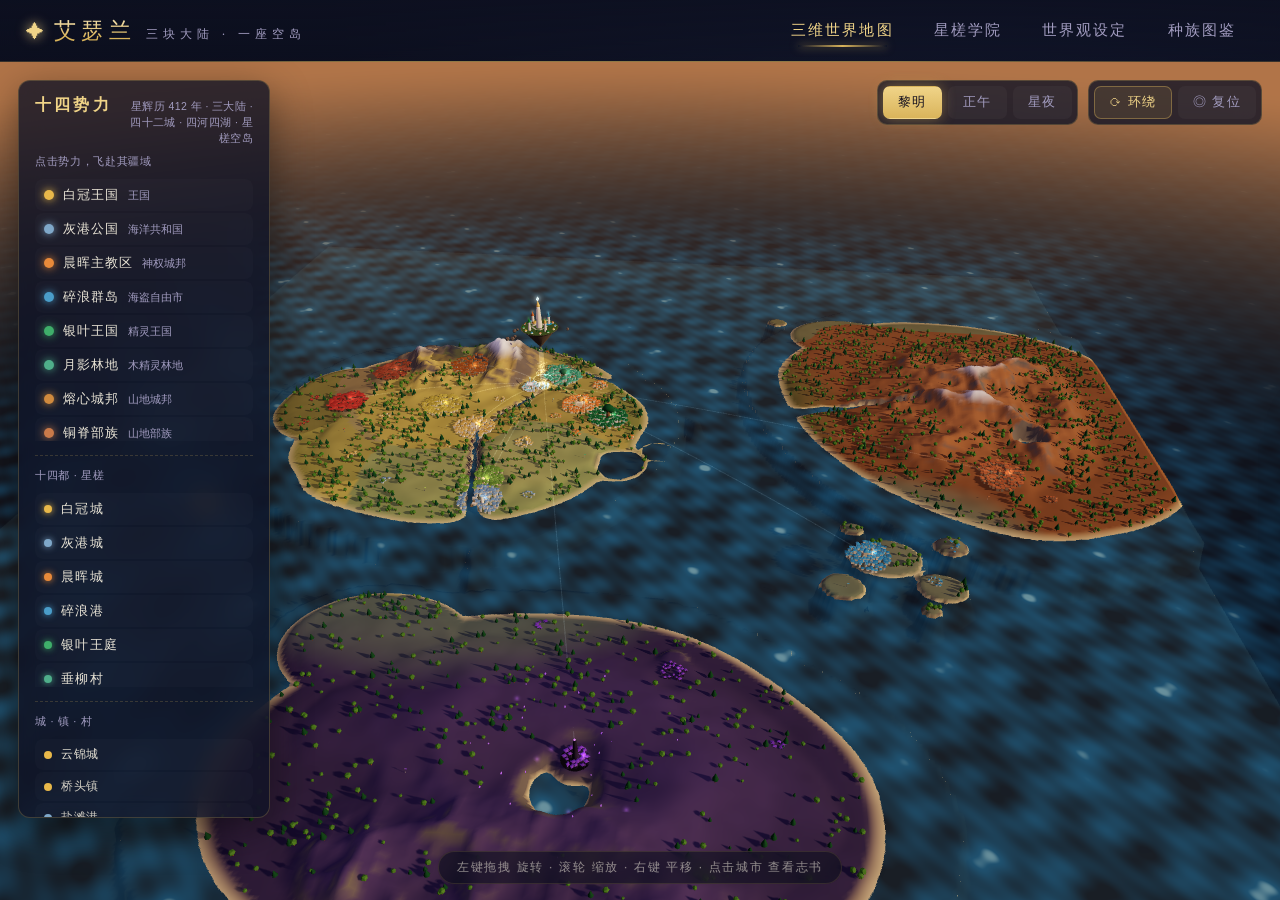
==== index.html @ 1e34911e "v3：三块大陆 · 四十二城 · 星槎学院 - 世界从单大陆扩展为三块不规则大陆（主大陆/暮影大陆/铜脊大陆）+ 碎浪群岛六岛 - 每国改为多城邦区域：14 首都（突出地标）+ 4 大城 + 13 镇" ====
<!DOCTYPE html>
<html lang="zh-CN">
<head>
<meta charset="UTF-8">
<meta name="viewport" content="width=device-width, initial-scale=1.0">
<title>艾瑟兰 · 三块大陆 — 3D 剑与魔法世界</title>
<meta name="description" content="艾瑟兰（Aetheria）——一个剑与魔法的三维奇幻世界：三块大陆、碎浪群岛、四河四湖、十四势力四十二城，以及悬在星辉裂隙上的空岛学府星槎学院。">
<link rel="icon" href="data:image/svg+xml,%3Csvg xmlns='http://www.w3.org/2000/svg' viewBox='0 0 24 24'%3E%3Cpath fill='%23e8b84a' d='M12 2l2.4 7.2H22l-6 4.6 2.3 7.2-6.3-4.4-6.3 4.4L8 13.8 2 9.2h7.6z'/%3E%3C/svg%3E">
<link rel="stylesheet" href="css/style.css">
</head>
<body>

<div id="app">
  <!-- ===================== 顶栏 ===================== -->
  <header id="topbar">
    <div class="brand">
      <span class="brand-star">✦</span>
      <span class="brand-name">艾瑟兰</span>
      <span class="brand-sub">三块大陆 · 一座空岛</span>
    </div>
    <nav class="tabs">
      <button class="tab active" data-tab="map">三维世界地图</button>
      <button class="tab" data-tab="academy">星槎学院</button>
      <button class="tab" data-tab="lore">世界观设定</button>
      <button class="tab" data-tab="races">种族图鉴</button>
    </nav>
  </header>

  <main id="main">
    <!-- ===================== 3D 世界地图 ===================== -->
    <section id="tab-map" class="tabpane active">
      <canvas id="world-canvas"></canvas>

      <div id="map-hud">
        <div class="hud-panel" id="side-panel">
          <div class="hud-head">
            <h3>十四势力</h3>
            <span class="hud-year" id="map-year"></span>
          </div>
          <div class="hud-sub">点击势力，飞赴其疆域</div>
          <div id="legend-list"></div>

          <div class="hud-sub hud-sub2">十四都 · 星槎</div>
          <div id="place-caps"></div>
          <div class="hud-sub hud-sub2">城 · 镇 · 村</div>
          <div id="place-list"></div>
        </div>

        <div class="hud-controls">
          <div class="ctl-group" id="preset-group">
            <button class="preset-btn active" data-preset="dawn">黎明</button>
            <button class="preset-btn" data-preset="noon">正午</button>
            <button class="preset-btn" data-preset="night">星夜</button>
          </div>
          <div class="ctl-group">
            <button class="ctl-btn" id="btn-auto" title="自动环绕世界">⟳ 环绕</button>
            <button class="ctl-btn" id="btn-reset" title="回到初始视角">◎ 复位</button>
          </div>
        </div>

        <div class="hud-hint">左键拖拽 旋转 · 滚轮 缩放 · 右键 平移 · 点击城市 查看志书</div>
      </div>

      <div id="city-tooltip">
        <div id="tip-name"></div>
        <div id="tip-sub"></div>
      </div>

      <aside id="city-card">
        <button id="cc-close" title="关闭">✕</button>
        <span id="cc-race-chip"></span>
        <h2 id="cc-name"></h2>
        <div class="cc-title" id="cc-title"></div>
        <div class="cc-meta">
          <div><span>人口</span><b id="cc-pop"></b></div>
          <div><span>统治者</span><b id="cc-ruler"></b></div>
        </div>
        <p class="cc-lore" id="cc-lore"></p>
      </aside>

      <div id="loading">
        <div class="loading-inner">
          <div class="loading-star">✦</div>
          <h1>艾瑟兰</h1>
          <div class="loading-en">AETHERIA · THREE CONTINENTS, ONE FLOATING ISLE</div>
          <div class="loading-bar"><span></span></div>
          <p class="loading-tip">星陨之下，三块大陆正在苏醒……</p>
        </div>
      </div>
    </section>

    <!-- ===================== 星槎学院 ===================== -->
    <section id="tab-academy" class="tabpane lore-scroll">
      <div class="academy-wrap">
        <div class="academy-hero frame">
          <img class="academy-hero-img" src="img/academy-hero.jpg" alt="星槎空岛全景">
          <div class="academy-hero-veil"></div>
          <div class="academy-hero-body">
            <div class="lore-orn">────── ✦ ──────</div>
            <h1>星槎学院</h1>
            <div class="academy-en">XINGCHA ACADEMY · 悬于星辉裂隙之上</div>
            <blockquote class="academy-motto" id="academy-motto"></blockquote>
            <div class="academy-stats">
              <div><span>创立</span><b id="academy-founded"></b></div>
              <div><span>升空</span><b id="academy-lifted"></b></div>
              <div><span>校长</span><b id="academy-head"></b></div>
              <div><span>入学</span><b id="academy-admit"></b></div>
            </div>
          </div>
        </div>

        <section class="academy-section frame">
          <div class="sec-head">
            <span class="sec-no"><i>壹</i></span>
            <h2>八百年的来历</h2>
          </div>
          <div id="academy-history" class="academy-history"></div>
        </section>

        <section class="academy-section frame">
          <div class="sec-head">
            <span class="sec-no"><i>贰</i></span>
            <h2>四院</h2>
          </div>
          <p class="academy-note">台地升空那夜，四个学徒各抱着一根柱子没松手。那四根柱子，后来成了四院的院徽。分选的光落在哪一色上，学生就住在哪一色回廊的尽头。</p>
          <div id="house-grid" class="house-grid"></div>
        </section>

        <section class="academy-section frame">
          <div class="sec-head">
            <span class="sec-no"><i>叁</i></span>
            <h2>分选礼</h2>
          </div>
          <div class="sorting-row">
            <img class="sorting-img" src="img/sorting-scene.jpg" alt="分选礼：星陨塔顶的裂隙晶">
            <div class="sorting-body">
              <h4>裂隙晶会问一个问题</h4>
              <p id="academy-sorting"></p>
            </div>
          </div>
        </section>

        <section class="academy-section frame">
          <div class="sec-head">
            <span class="sec-no"><i>肆</i></span>
            <h2>岛上的日子</h2>
          </div>
          <div class="academy-grid">
            <div class="academy-col">
              <h4 class="academy-col-h">仪典</h4>
              <div id="academy-rituals"></div>
            </div>
            <div class="academy-col">
              <h4 class="academy-col-h">建筑</h4>
              <div id="academy-buildings"></div>
            </div>
          </div>
        </section>

        <footer class="lore-foot">
          <div class="lore-orn">────── ✦ ──────</div>
          <p>在三维地图里点击裂隙上方的空岛，可以飞赴星槎。潮汐之夜，整座岛会随光微微起伏。</p>
        </footer>
      </div>
    </section>

    <!-- ===================== 世界观设定 ===================== -->
    <section id="tab-lore" class="tabpane lore-scroll">
      <div class="lore-wrap">

        <div class="lore-hero frame">
          <div class="lore-orn">────── ✦ ──────</div>
          <h1 id="lore-name">艾瑟兰</h1>
          <div class="lore-en" id="lore-en">AETHERIA · THREE CONTINENTS, ONE FLOATING ISLE</div>
          <blockquote>
            <p id="lore-epigraph"></p>
            <cite id="lore-epigraph-source"></cite>
          </blockquote>
          <div class="lore-chips">
            <span>高奇幻 · 剑与魔法</span>
            <span>三大陆 · 十四势力 · 四十二城</span>
            <span id="lore-year">星辉历 412 年</span>
            <span>四河四湖 · 雾沼 · 星槎空岛</span>
          </div>
        </div>

        <!-- 创世神话 -->
        <section class="lore-section frame">
          <div class="sec-head">
            <span class="sec-no"><i>壹</i></span>
            <h2>创世神话 · 星陨创世</h2>
          </div>
          <p class="dropcap">起初，没有大地，没有天空，只有无边无际的虚空之洋。星辉女神<span class="hl-gold">艾瑟拉</span>在虚空中行走、歌唱，她的歌声所及之处，海水便从虚空中醒来。那是世界之前唯一的声音。</p>
          <p>直到虚空之蛇<span class="hl-purple">沃伊德</span>醒来。它与星辉女神缠斗七日七夜，星辰一颗接一颗坠落。第九日黄昏，沃伊德逃回虚心的深处，而女神倒在虚空中，再未站起——她的血与泪化作无数星辰碎片，坠入大海。那便是<span class="hl-gold">大星陨</span>。</p>
          <p>碎片所沉之处，大地隆起。最大的碎片落在世界中央，至今仍在燃烧，那便是<span class="hl-cyan">星辉裂隙</span>；较小的碎片散作种子，长成森林、河流，与第一批呼吸着的生灵。碎片里不灭的光，被世界的人称为「星辉」——一切魔法的源头。这片大陆，因此得名<span class="hl-gold">艾瑟兰</span>。</p>
        </section>

        <!-- 纪元年表 -->
        <section class="lore-section frame">
          <div class="sec-head">
            <span class="sec-no"><i>贰</i></span>
            <h2>纪元年表</h2>
          </div>
          <div id="chronicle-list" class="chronicle"></div>
        </section>

        <!-- 地理志 -->
        <section class="lore-section frame">
          <div class="sec-head">
            <span class="sec-no"><i>叁</i></span>
            <h2>地理志</h2>
          </div>
          <div class="geo-grid" id="geo-grid"></div>
        </section>

        <!-- 星辉魔法 -->
        <section class="lore-section frame">
          <div class="sec-head">
            <span class="sec-no"><i>肆</i></span>
            <h2>星辉魔法</h2>
          </div>
          <p class="magic-intro" id="magic-intro"></p>
          <div id="school-grid" class="school-grid"></div>
        </section>

        <!-- 神器图鉴 -->
        <section class="lore-section frame">
          <div class="sec-head">
            <span class="sec-no"><i>伍</i></span>
            <h2>神器图鉴</h2>
          </div>
          <div id="artifact-list" class="artifact-list"></div>
        </section>

        <!-- 名词典 -->
        <section class="lore-section frame">
          <div class="sec-head">
            <span class="sec-no"><i>陆</i></span>
            <h2>名词典</h2>
          </div>
          <div id="glossary-table" class="glossary"></div>
        </section>

        <footer class="lore-foot">
          <div class="lore-orn">────── ✦ ──────</div>
          <p>艾瑟兰是一个原创高奇幻世界，其气质受 D&D 与剑与魔法传统启发。所有种族、地名、人物与故事均为虚构。</p>
        </footer>

      </div>
    </section>

    <!-- ===================== 种族图鉴 ===================== -->
    <section id="tab-races" class="tabpane lore-scroll">
      <div class="races-wrap">
        <div class="races-hero frame">
          <div class="lore-orn">────── ✦ ──────</div>
          <h1>种族图鉴</h1>
          <p>《白冠之誓》下，三块大陆为十四势力共有：人类四王一岛，精灵两林，矮人两山，兽人两团，半身人一谷一盟——一影在北方独立的大陆上，隔着暮影海峡守望。以下条目摘自《白冠圣典 · 异族卷》、银叶王国档案馆、灰港商会账册与黑牙堡的战鼓记录。</p>
        </div>
        <div id="race-grid" class="race-grid"></div>
        <footer class="lore-foot">
          <div class="lore-orn">────── ✦ ──────</div>
          <p>※ 图鉴中的人口与寿命为星辉历 412 年的估算值。暮影领的数据，来自不愿意透露姓名的商人。</p>
        </footer>
      </div>
    </section>
  </main>
</div>

<script src="vendor/three.min.js"></script>
<script src="vendor/OrbitControls.js"></script>
<script src="js/noise.js"></script>
<script src="js/terrain.js"></script>
<script src="js/data.js"></script>
<script src="js/world.js"></script>
<script src="js/app.js"></script>
</body>
</html>
---- css/style.css ----
/* ============================================================
 * 艾瑟兰 · 星辉大陆 — 样式
 * 暗金 · 奇幻 · 手稿质感
 * ============================================================ */

:root {
  --bg: #0b0e1c;
  --bg-2: #10142a;
  --panel: rgba(15, 19, 38, 0.78);
  --panel-2: rgba(20, 25, 48, 0.66);
  --panel-border: rgba(217, 180, 91, 0.24);
  --gold: #d9b45b;
  --gold-bright: #f0d488;
  --gold-dim: #9a742e;
  --ink: #e9e4d6;
  --muted: #a29cc0;
  --cyan: #7fe8ff;
  --serif: "Noto Serif SC", "Songti SC", "STSong", "STZhongsong", "SimSun", "Times New Roman", serif;
  --sans: "Noto Sans SC", "PingFang SC", "Hiragino Sans GB", "Microsoft YaHei", "Helvetica Neue", sans-serif;
}

* { margin: 0; padding: 0; box-sizing: border-box; }

html, body { height: 100%; }

body {
  font-family: var(--sans);
  color: var(--ink);
  background:
    radial-gradient(1100px 700px at 75% -10%, #1c2444 0%, rgba(28, 36, 68, 0) 60%),
    radial-gradient(900px 600px at -10% 110%, #171d38 0%, rgba(23, 29, 56, 0) 55%),
    var(--bg);
  overflow: hidden;
}

button { font-family: inherit; }

#app { height: 100vh; display: flex; flex-direction: column; }

/* ===================== 顶栏 ===================== */

#topbar {
  height: 62px;
  flex: 0 0 62px;
  display: flex;
  align-items: center;
  justify-content: space-between;
  padding: 0 26px;
  background: linear-gradient(180deg, rgba(13, 16, 32, 0.92), rgba(13, 16, 32, 0.72));
  backdrop-filter: blur(10px);
  border-bottom: 1px solid rgba(217, 180, 91, 0.2);
  position: relative;
  z-index: 50;
}
#topbar::after {
  content: "";
  position: absolute;
  left: 0; right: 0; bottom: -1px;
  height: 1px;
  background: linear-gradient(90deg, transparent 5%, rgba(217, 180, 91, 0.55) 30%, rgba(217, 180, 91, 0.55) 70%, transparent 95%);
}

.brand { display: flex; align-items: baseline; gap: 10px; user-select: none; }
.brand-star {
  color: var(--gold-bright);
  font-size: 18px;
  text-shadow: 0 0 12px rgba(240, 212, 136, 0.8);
  animation: starPulse 3.2s ease-in-out infinite;
}
@keyframes starPulse {
  0%, 100% { opacity: 0.75; text-shadow: 0 0 8px rgba(240, 212, 136, 0.5); }
  50% { opacity: 1; text-shadow: 0 0 18px rgba(240, 212, 136, 1); }
}
.brand-name {
  font-family: var(--serif);
  font-size: 22px;
  letter-spacing: 0.24em;
  background: linear-gradient(180deg, #f6e7bd, #d9b45b 70%);
  -webkit-background-clip: text;
  background-clip: text;
  color: transparent;
}
.brand-sub {
  font-family: var(--serif);
  font-size: 12px;
  letter-spacing: 0.42em;
  color: var(--muted);
}

.tabs { display: flex; gap: 4px; }
.tab {
  position: relative;
  padding: 9px 18px;
  background: none;
  border: none;
  color: var(--muted);
  font-family: var(--serif);
  font-size: 15px;
  letter-spacing: 0.14em;
  cursor: pointer;
  transition: color 0.25s;
}
.tab:hover { color: var(--ink); }
.tab.active { color: var(--gold-bright); }
.tab.active::after {
  content: "";
  position: absolute;
  left: 18%; right: 18%; bottom: 2px;
  height: 2px;
  background: linear-gradient(90deg, transparent, var(--gold), transparent);
  box-shadow: 0 0 8px rgba(217, 180, 91, 0.6);
}

/* ===================== 主区 ===================== */

#main { flex: 1; position: relative; overflow: hidden; }

.tabpane {
  position: absolute;
  inset: 0;
  display: none;
}
.tabpane.active { display: block; }

/* ===================== 3D 地图页 ===================== */

#tab-map { background: #0a0d1a; }

#world-canvas {
  position: absolute;
  inset: 0;
  width: 100%;
  height: 100%;
  display: block;
  cursor: grab;
}
#world-canvas:active { cursor: grabbing; }

#map-hud { position: absolute; inset: 0; pointer-events: none; z-index: 10; }
#map-hud > * { pointer-events: auto; }

/* 左侧面板 */
.hud-panel {
  position: absolute;
  top: 18px;
  left: 18px;
  width: 252px;
  background: var(--panel);
  backdrop-filter: blur(12px);
  border: 1px solid var(--panel-border);
  border-radius: 12px;
  padding: 14px 16px 16px;
  box-shadow: 0 12px 40px rgba(0, 0, 0, 0.45);
  max-height: calc(100% - 100px);
  overflow-y: auto;
}
.hud-head { display: flex; align-items: baseline; justify-content: space-between; gap: 8px; }
.hud-head h3 {
  flex: 0 0 auto;
  font-family: var(--serif);
  font-size: 16px;
  letter-spacing: 0.2em;
  color: var(--gold-bright);
  white-space: nowrap;
}
.hud-year {
  font-size: 10.5px;
  color: var(--muted);
  letter-spacing: 0.04em;
  line-height: 1.5;
  text-align: right;
}
.hud-sub {
  margin: 8px 0 8px;
  font-size: 11px;
  color: var(--muted);
  letter-spacing: 0.06em;
}
.hud-sub2 { margin-top: 14px; padding-top: 12px; border-top: 1px dashed rgba(217, 180, 91, 0.2); }

.legend-item, .place-item {
  display: flex;
  align-items: center;
  gap: 9px;
  width: 100%;
  padding: 6px 8px;
  margin: 2px 0;
  background: rgba(255, 255, 255, 0.02);
  border: 1px solid transparent;
  border-radius: 8px;
  color: var(--ink);
  cursor: pointer;
  text-align: left;
  transition: all 0.2s;
  font-size: 13px;
}
.legend-item:hover, .place-item:hover {
  background: rgba(217, 180, 91, 0.10);
  border-color: rgba(217, 180, 91, 0.3);
  transform: translateX(2px);
}
.legend-dot { width: 10px; height: 10px; border-radius: 50%; flex: 0 0 10px; }
.legend-name { font-family: var(--serif); letter-spacing: 0.08em; flex: 0 0 auto; }
.legend-nation { font-size: 11px; color: var(--muted); overflow: hidden; text-overflow: ellipsis; white-space: nowrap; }
.place-dot { width: 8px; height: 8px; border-radius: 50%; flex: 0 0 8px; }
.place-name { font-size: 12.5px; letter-spacing: 0.05em; }

/* 右上控件 */
.hud-controls {
  position: absolute;
  top: 18px;
  right: 18px;
  display: flex;
  gap: 10px;
  flex-wrap: wrap;
  justify-content: flex-end;
}
.ctl-group {
  display: flex;
  gap: 6px;
  background: var(--panel);
  backdrop-filter: blur(12px);
  border: 1px solid var(--panel-border);
  border-radius: 10px;
  padding: 5px;
}
.preset-btn, .ctl-btn {
  padding: 7px 14px;
  border: 1px solid transparent;
  border-radius: 7px;
  background: rgba(255, 255, 255, 0.03);
  color: var(--muted);
  font-size: 12.5px;
  letter-spacing: 0.12em;
  font-family: var(--serif);
  cursor: pointer;
  transition: all 0.25s;
}
.preset-btn:hover, .ctl-btn:hover { color: var(--ink); background: rgba(255, 255, 255, 0.07); }
.preset-btn.active {
  color: #14101f;
  background: linear-gradient(180deg, var(--gold-bright), var(--gold));
  box-shadow: 0 0 14px rgba(217, 180, 91, 0.45);
}
.ctl-btn.active {
  color: var(--gold-bright);
  border-color: rgba(217, 180, 91, 0.4);
  background: rgba(217, 180, 91, 0.12);
}

/* 底部提示 */
.hud-hint {
  position: absolute;
  bottom: 16px;
  left: 50%;
  transform: translateX(-50%);
  font-size: 12px;
  letter-spacing: 0.14em;
  color: rgba(233, 228, 214, 0.6);
  background: rgba(10, 13, 26, 0.55);
  backdrop-filter: blur(6px);
  border: 1px solid rgba(217, 180, 91, 0.14);
  padding: 7px 18px;
  border-radius: 999px;
  pointer-events: none;
  white-space: nowrap;
}

/* 城市 tooltip */
#city-tooltip {
  position: absolute;
  top: 0; left: 0;
  min-width: 150px;
  background: rgba(12, 15, 30, 0.9);
  backdrop-filter: blur(8px);
  border: 1px solid rgba(217, 180, 91, 0.35);
  border-radius: 9px;
  padding: 9px 13px;
  pointer-events: none;
  opacity: 0;
  transition: opacity 0.18s;
  z-index: 30;
  box-shadow: 0 8px 24px rgba(0, 0, 0, 0.5);
}
#city-tooltip.show { opacity: 1; }
#tip-name {
  font-family: var(--serif);
  font-size: 15px;
  letter-spacing: 0.14em;
  color: var(--gold-bright);
}
#tip-sub { font-size: 11.5px; margin-top: 3px; letter-spacing: 0.05em; }

/* 城市卡片 */
#city-card {
  position: absolute;
  top: 50%;
  right: -380px;
  transform: translateY(-50%);
  width: 330px;
  background: linear-gradient(165deg, rgba(24, 29, 54, 0.94), rgba(12, 15, 30, 0.96));
  backdrop-filter: blur(14px);
  border: 1px solid var(--panel-border);
  border-radius: 14px;
  padding: 22px 22px 24px;
  z-index: 40;
  transition: right 0.5s cubic-bezier(0.2, 0.9, 0.25, 1);
  box-shadow: 0 18px 60px rgba(0, 0, 0, 0.55);
}
#city-card.open { right: 18px; }
#cc-close {
  position: absolute;
  top: 12px; right: 12px;
  width: 26px; height: 26px;
  border-radius: 50%;
  border: 1px solid rgba(217, 180, 91, 0.3);
  background: rgba(255, 255, 255, 0.04);
  color: var(--muted);
  cursor: pointer;
  font-size: 12px;
  transition: all 0.2s;
}
#cc-close:hover { color: var(--gold-bright); border-color: var(--gold); }
#cc-race-chip {
  display: inline-block;
  font-size: 11px;
  letter-spacing: 0.16em;
  color: #14101f;
  font-weight: 700;
  padding: 3px 10px;
  border-radius: 999px;
}
#cc-name {
  font-family: var(--serif);
  font-size: 26px;
  letter-spacing: 0.18em;
  color: var(--gold-bright);
  margin: 12px 0 4px;
}
.cc-title { font-size: 12.5px; color: var(--muted); letter-spacing: 0.06em; margin-bottom: 14px; }
.cc-meta {
  display: grid;
  grid-template-columns: 1fr 1.4fr;
  gap: 10px;
  border-top: 1px dashed rgba(217, 180, 91, 0.25);
  border-bottom: 1px dashed rgba(217, 180, 91, 0.25);
  padding: 10px 0;
  margin-bottom: 14px;
}
.cc-meta span { display: block; font-size: 10.5px; color: var(--muted); letter-spacing: 0.1em; margin-bottom: 3px; }
.cc-meta b { font-size: 12.5px; font-weight: 500; color: var(--ink); }
.cc-lore { font-size: 13px; line-height: 1.9; color: #cfc9b8; text-align: justify; }

/* 加载幕布 */
#loading {
  position: absolute;
  inset: 0;
  z-index: 100;
  display: flex;
  align-items: center;
  justify-content: center;
  background:
    radial-gradient(900px 600px at 50% 30%, #1a2142 0%, rgba(26, 33, 66, 0) 70%),
    #0a0d1a;
  transition: opacity 1.1s ease, visibility 1.1s;
}
#loading.done { opacity: 0; visibility: hidden; }
.loading-inner { text-align: center; }
.loading-star {
  font-size: 34px;
  color: var(--gold-bright);
  text-shadow: 0 0 24px rgba(240, 212, 136, 0.9);
  animation: starSpin 2.4s ease-in-out infinite;
}
@keyframes starSpin {
  0%, 100% { transform: scale(1) rotate(0deg); opacity: 0.8; }
  50% { transform: scale(1.25) rotate(180deg); opacity: 1; }
}
.loading-inner h1 {
  font-family: var(--serif);
  font-size: 52px;
  letter-spacing: 0.5em;
  text-indent: 0.5em;
  margin-top: 18px;
  background: linear-gradient(180deg, #f6e7bd, #d9b45b 75%);
  -webkit-background-clip: text;
  background-clip: text;
  color: transparent;
}
.loading-en {
  margin-top: 10px;
  font-size: 11px;
  letter-spacing: 0.42em;
  color: var(--muted);
}
.loading-bar {
  margin: 26px auto 0;
  width: 220px;
  height: 2px;
  background: rgba(217, 180, 91, 0.15);
  border-radius: 2px;
  overflow: hidden;
}
.loading-bar span {
  display: block;
  height: 100%;
  width: 40%;
  background: linear-gradient(90deg, transparent, var(--gold-bright), transparent);
  animation: loadSlide 1.4s ease-in-out infinite;
}
@keyframes loadSlide {
  0% { transform: translateX(-100%); }
  100% { transform: translateX(320%); }
}
.loading-tip { margin-top: 16px; font-size: 12.5px; color: var(--muted); letter-spacing: 0.2em; }

/* ===================== 滚动文档（世界观 / 图鉴） ===================== */

.lore-scroll { overflow-y: auto; overflow-x: hidden; }
.lore-scroll::-webkit-scrollbar { width: 10px; }
.lore-scroll::-webkit-scrollbar-track { background: rgba(255, 255, 255, 0.02); }
.lore-scroll::-webkit-scrollbar-thumb {
  background: rgba(217, 180, 91, 0.28);
  border-radius: 6px;
  border: 2px solid transparent;
  background-clip: content-box;
}

.lore-wrap, .races-wrap {
  max-width: 1020px;
  margin: 0 auto;
  padding: 44px 26px 70px;
}

/* 装饰边框（金角） */
.frame {
  position: relative;
  border: 1px solid rgba(217, 180, 91, 0.18);
  background:
    radial-gradient(600px 240px at 50% -8%, rgba(217, 180, 91, 0.05), transparent 70%),
    linear-gradient(165deg, rgba(22, 27, 52, 0.66), rgba(12, 15, 30, 0.82));
  border-radius: 4px;
  padding: 38px 44px;
  margin-bottom: 30px;
  backdrop-filter: blur(4px);
}
.frame::after {
  content: "";
  position: absolute;
  inset: 0;
  pointer-events: none;
  border-radius: 4px;
  background:
    linear-gradient(var(--gold), var(--gold)) left top / 26px 1.5px,
    linear-gradient(var(--gold), var(--gold)) left top / 1.5px 26px,
    linear-gradient(var(--gold), var(--gold)) right top / 26px 1.5px,
    linear-gradient(var(--gold), var(--gold)) right top / 1.5px 26px,
    linear-gradient(var(--gold), var(--gold)) left bottom / 26px 1.5px,
    linear-gradient(var(--gold), var(--gold)) left bottom / 1.5px 26px,
    linear-gradient(var(--gold), var(--gold)) right bottom / 26px 1.5px,
    linear-gradient(var(--gold), var(--gold)) right bottom / 1.5px 26px;
  background-repeat: no-repeat;
  opacity: 0.75;
}

.lore-orn {
  text-align: center;
  color: var(--gold);
  letter-spacing: 0.4em;
  font-size: 13px;
  opacity: 0.85;
  margin-bottom: 26px;
}

/* 世界观头部 */
.lore-hero { text-align: center; padding: 54px 44px 46px; }
.lore-hero h1 {
  font-family: var(--serif);
  font-size: 74px;
  font-weight: 700;
  letter-spacing: 0.32em;
  text-indent: 0.32em;
  line-height: 1.15;
  background: linear-gradient(180deg, #f8ecc8 10%, #e3bd66 55%, #9a742e 95%);
  -webkit-background-clip: text;
  background-clip: text;
  color: transparent;
  filter: drop-shadow(0 4px 24px rgba(217, 180, 91, 0.25));
}
.lore-en {
  margin-top: 14px;
  font-size: 12px;
  letter-spacing: 0.5em;
  color: var(--muted);
}
.lore-hero blockquote { margin: 34px auto 0; max-width: 640px; }
.lore-hero blockquote p {
  font-family: var(--serif);
  font-size: 19px;
  line-height: 2;
  color: #d8d2c0;
  letter-spacing: 0.06em;
}
.lore-hero blockquote cite {
  display: block;
  margin-top: 12px;
  font-style: normal;
  font-size: 12.5px;
  color: var(--muted);
  letter-spacing: 0.14em;
}
.lore-chips {
  margin-top: 34px;
  display: flex;
  flex-wrap: wrap;
  gap: 10px;
  justify-content: center;
}
.lore-chips span {
  font-size: 12px;
  letter-spacing: 0.16em;
  color: var(--gold-bright);
  border: 1px solid rgba(217, 180, 91, 0.35);
  background: rgba(217, 180, 91, 0.07);
  padding: 6px 16px;
  border-radius: 999px;
}

/* 章节 */
.sec-head {
  display: flex;
  align-items: center;
  gap: 16px;
  margin-bottom: 26px;
}
.sec-no {
  flex: 0 0 auto;
  width: 40px; height: 40px;
  display: grid;
  place-items: center;
  font-family: var(--serif);
  font-size: 18px;
  color: var(--gold-bright);
  border: 1px solid rgba(217, 180, 91, 0.45);
  background: rgba(217, 180, 91, 0.07);
  transform: rotate(45deg);
  box-shadow: 0 0 14px rgba(217, 180, 91, 0.15) inset;
  border-radius: 3px;
}
.sec-no i {
  font-style: normal;
  display: block;
  transform: rotate(-45deg);
}

.sec-head h2 {
  font-family: var(--serif);
  font-size: 27px;
  font-weight: 600;
  letter-spacing: 0.22em;
  color: var(--ink);
}
.sec-head h2::after {
  content: "";
  display: block;
  margin-top: 8px;
  height: 1px;
  background: linear-gradient(90deg, rgba(217, 180, 91, 0.6), transparent);
}

.lore-section p {
  font-size: 15px;
  line-height: 2.1;
  color: #cfc9b8;
  margin-bottom: 16px;
  text-align: justify;
  letter-spacing: 0.03em;
}
.hl-gold { color: var(--gold-bright); }
.hl-cyan { color: var(--cyan); }
.hl-purple { color: #b07ae0; }

.dropcap::first-letter {
  font-family: var(--serif);
  font-size: 3.6em;
  float: left;
  line-height: 0.95;
  padding: 0.06em 0.14em 0 0;
  color: var(--gold-bright);
  text-shadow: 0 0 18px rgba(217, 180, 91, 0.4);
}

/* 年表 */
.chronicle { padding-top: 6px; }
.chrono-item { position: relative; padding: 0 0 30px 40px; }
.chrono-item::before {
  content: "";
  position: absolute;
  left: 10px; top: 10px; bottom: -4px;
  width: 1px;
  background: linear-gradient(180deg, rgba(217, 180, 91, 0.5), rgba(217, 180, 91, 0.08));
}
.chrono-item:last-child::before { display: none; }
.chrono-node { position: absolute; left: 3px; top: 5px; width: 15px; height: 15px; }
.chrono-node span {
  display: block;
  width: 15px; height: 15px;
  border-radius: 50%;
  background: radial-gradient(circle at 35% 35%, #f8ecc8, var(--gold) 65%, #7a5a20);
  box-shadow: 0 0 14px rgba(217, 180, 91, 0.75);
}
.chrono-era {
  font-family: var(--serif);
  font-size: 13px;
  letter-spacing: 0.3em;
  color: var(--gold);
}
.chrono-year { margin-left: 12px; font-size: 11.5px; letter-spacing: 0.1em; color: var(--muted); }
.chrono-body h4 {
  font-family: var(--serif);
  font-size: 19px;
  letter-spacing: 0.12em;
  color: var(--ink);
  margin: 6px 0 8px;
}
.chrono-body p { font-size: 14px; line-height: 1.95; color: #bdb7a6; text-align: justify; }

/* 地理志 */
.geo-grid {
  display: grid;
  grid-template-columns: repeat(2, 1fr);
  gap: 16px;
}
.geo-card {
  border: 1px solid rgba(255, 255, 255, 0.07);
  border-left: 3px solid var(--gc);
  border-radius: 6px;
  padding: 18px 20px;
  background: linear-gradient(160deg, rgba(255, 255, 255, 0.035), rgba(255, 255, 255, 0.01));
  transition: transform 0.25s, box-shadow 0.25s;
}
.geo-card:hover {
  transform: translateY(-3px);
  box-shadow: 0 12px 30px rgba(0, 0, 0, 0.35);
  background: linear-gradient(160deg, rgba(255, 255, 255, 0.06), rgba(255, 255, 255, 0.02));
}
.geo-card h4 {
  font-family: var(--serif);
  font-size: 17px;
  letter-spacing: 0.14em;
  color: var(--gc);
  margin-bottom: 10px;
}
.geo-card h4 small {
  font-size: 11.5px;
  color: var(--muted);
  letter-spacing: 0.08em;
  margin-left: 8px;
  font-family: var(--sans);
}
.geo-card p { font-size: 13.5px; line-height: 1.95; color: #bdb7a6; text-align: justify; margin: 0; }
.geo-rift {
  border-left: 3px solid var(--cyan);
  box-shadow: 0 0 30px rgba(127, 232, 255, 0.08) inset;
}
.geo-rift h4 { color: var(--cyan); }

/* 魔法 */
.magic-intro {
  font-size: 15px;
  line-height: 2.1;
  color: #cfc9b8;
  padding: 16px 20px;
  border-left: 3px solid var(--cyan);
  background: rgba(127, 232, 255, 0.05);
  border-radius: 0 6px 6px 0;
  margin-bottom: 22px;
  text-align: justify;
}
.school-grid {
  display: grid;
  grid-template-columns: repeat(3, 1fr);
  gap: 14px;
}
.school-card {
  border: 1px solid rgba(255, 255, 255, 0.08);
  border-top: 2px solid var(--sc);
  border-radius: 6px;
  padding: 16px 18px;
  background: linear-gradient(165deg, rgba(255, 255, 255, 0.04), rgba(255, 255, 255, 0.008));
  transition: transform 0.25s, box-shadow 0.25s;
}
.school-card:hover { transform: translateY(-3px); box-shadow: 0 12px 28px rgba(0, 0, 0, 0.35); }
.school-head { display: flex; align-items: baseline; gap: 10px; margin-bottom: 10px; }
.school-who {
  font-size: 10.5px;
  letter-spacing: 0.1em;
  color: #14101f;
  background: var(--sc);
  padding: 2px 8px;
  border-radius: 999px;
  font-weight: 700;
  white-space: nowrap;
}
.school-head h4 { font-family: var(--serif); font-size: 18px; letter-spacing: 0.2em; color: var(--ink); }
.school-card p { font-size: 13px; line-height: 1.9; color: #b3ad9c; text-align: justify; margin: 0; }

/* 神器 */
.artifact-list { display: flex; flex-direction: column; gap: 12px; }
.artifact-row {
  display: grid;
  grid-template-columns: 220px 110px 1fr;
  gap: 16px;
  align-items: center;
  border: 1px solid rgba(255, 255, 255, 0.06);
  border-radius: 6px;
  padding: 13px 18px;
  background: rgba(255, 255, 255, 0.02);
  transition: background 0.2s;
}
.artifact-row:hover { background: rgba(217, 180, 91, 0.05); }
.artifact-name {
  font-family: var(--serif);
  font-size: 15.5px;
  letter-spacing: 0.08em;
  color: var(--gold-bright);
  display: flex;
  align-items: center;
  gap: 9px;
}
.artifact-name i {
  width: 9px; height: 9px;
  border-radius: 50%;
  flex: 0 0 9px;
  box-shadow: 0 0 8px currentColor;
}
.artifact-race { font-size: 12px; color: var(--muted); letter-spacing: 0.1em; }
.artifact-row p { font-size: 13px; line-height: 1.85; color: #b3ad9c; margin: 0; text-align: justify; }

/* 名词典 */
.glossary table { width: 100%; border-collapse: collapse; }
.glossary th {
  text-align: left;
  font-family: var(--serif);
  font-size: 13px;
  letter-spacing: 0.24em;
  color: var(--gold);
  padding: 10px 14px;
  border-bottom: 1px solid rgba(217, 180, 91, 0.35);
}
.glossary td {
  padding: 11px 14px;
  font-size: 13.5px;
  border-bottom: 1px solid rgba(255, 255, 255, 0.05);
  color: #b3ad9c;
  line-height: 1.8;
}
.glossary td.g-term {
  font-family: var(--serif);
  color: var(--ink);
  letter-spacing: 0.08em;
  white-space: nowrap;
}
.glossary tr:hover td { background: rgba(217, 180, 91, 0.04); }

/* 页脚 */
.lore-foot { text-align: center; padding: 26px 0 0; }
.lore-foot .lore-orn { margin-bottom: 16px; }
.lore-foot p { font-size: 12.5px; color: var(--muted); letter-spacing: 0.1em; line-height: 2; }

/* ===================== 种族图鉴 ===================== */

.races-hero { text-align: center; padding: 46px 44px 40px; }
.races-hero h1 {
  font-family: var(--serif);
  font-size: 52px;
  letter-spacing: 0.4em;
  text-indent: 0.4em;
  background: linear-gradient(180deg, #f6e7bd, #d9b45b 70%);
  -webkit-background-clip: text;
  background-clip: text;
  color: transparent;
}
.races-hero p {
  margin-top: 20px;
  font-size: 14px;
  line-height: 2;
  color: var(--muted);
  max-width: 660px;
  margin-left: auto;
  margin-right: auto;
}

.race-grid {
  display: grid;
  grid-template-columns: repeat(2, 1fr);
  gap: 20px;
}
.race-card {
  position: relative;
  border: 1px solid rgba(255, 255, 255, 0.08);
  border-top: 3px solid var(--rc);
  border-radius: 8px;
  padding: 24px 26px;
  background: linear-gradient(165deg, rgba(255, 255, 255, 0.04), rgba(255, 255, 255, 0.008));
  background:
    radial-gradient(400px 160px at 0% 0%, color-mix(in srgb, var(--rc) 12%, transparent), transparent 70%),
    linear-gradient(165deg, rgba(255, 255, 255, 0.04), rgba(255, 255, 255, 0.008));
  transition: transform 0.3s, box-shadow 0.3s;
  overflow: hidden;
}
.race-card:hover {
  transform: translateY(-4px);
  box-shadow: 0 16px 44px rgba(0, 0, 0, 0.45);
}
.race-head { display: flex; align-items: center; gap: 16px; margin-bottom: 18px; }
.race-emblem {
  flex: 0 0 auto;
  width: 58px; height: 58px;
  display: grid;
  place-items: center;
  color: var(--rc);
  border: 1px solid var(--rc);
  border-radius: 50%;
  background: rgba(0, 0, 0, 0.25);
  box-shadow: 0 0 18px rgba(217, 180, 91, 0.15), inset 0 0 12px rgba(0, 0, 0, 0.4);
  box-shadow: 0 0 18px color-mix(in srgb, var(--rc) 30%, transparent), inset 0 0 12px rgba(0, 0, 0, 0.4);
}
.race-emblem svg { width: 34px; height: 34px; }
.race-titles h3 {
  font-family: var(--serif);
  font-size: 21px;
  letter-spacing: 0.12em;
  color: var(--ink);
}
.race-motto { font-size: 12px; color: var(--rc); letter-spacing: 0.14em; margin-top: 5px; }

.race-meta {
  display: grid;
  grid-template-columns: repeat(3, 1fr);
  gap: 10px;
  padding: 12px 0;
  margin-bottom: 14px;
  border-top: 1px dashed rgba(217, 180, 91, 0.25);
  border-bottom: 1px dashed rgba(217, 180, 91, 0.25);
}
.race-meta span { display: block; font-size: 10.5px; color: var(--muted); letter-spacing: 0.14em; margin-bottom: 4px; }
.race-meta div { font-size: 12.5px; color: var(--ink); }

.race-bars { display: flex; flex-direction: column; gap: 7px; margin-bottom: 16px; }
.bar-row { display: flex; align-items: center; gap: 10px; }
.bar-label { flex: 0 0 34px; font-size: 12px; color: var(--muted); letter-spacing: 0.1em; }
.bar-track {
  flex: 1;
  height: 6px;
  border-radius: 3px;
  background: rgba(255, 255, 255, 0.07);
  overflow: hidden;
}
.bar-fill {
  display: block;
  height: 100%;
  border-radius: 3px;
  background: var(--rc);
  box-shadow: 0 0 8px rgba(217, 180, 91, 0.4);
  background: linear-gradient(90deg, color-mix(in srgb, var(--rc) 45%, transparent), var(--rc));
  box-shadow: 0 0 8px color-mix(in srgb, var(--rc) 55%, transparent);
}
.bar-val { flex: 0 0 26px; text-align: right; font-size: 11.5px; color: var(--muted); }

.race-lore {
  font-size: 13.5px;
  line-height: 2;
  color: #bfb9a8;
  text-align: justify;
  margin-bottom: 16px;
}
.race-facts {
  display: flex;
  flex-direction: column;
  gap: 6px;
  margin-bottom: 16px;
  font-size: 12.5px;
  color: #a29c8c;
  line-height: 1.8;
}
.race-facts b {
  color: var(--gold);
  font-weight: 500;
  margin-right: 8px;
  letter-spacing: 0.14em;
}
.race-rel { display: flex; flex-wrap: wrap; gap: 7px; }
.rel-chip {
  font-size: 11px;
  letter-spacing: 0.06em;
  padding: 4px 10px;
  border-radius: 999px;
  border: 1px solid rgba(255, 255, 255, 0.12);
  color: var(--muted);
}
.rel-chip b { font-weight: 500; color: var(--ink); margin-right: 4px; }
.rel-chip.friend { border-color: rgba(122, 190, 122, 0.4); background: rgba(122, 190, 122, 0.08); }
.rel-chip.friend b { color: #9fd09f; }
.rel-chip.hostile { border-color: rgba(210, 90, 70, 0.45); background: rgba(210, 90, 70, 0.08); }
.rel-chip.hostile b { color: #e08a72; }
.rel-chip.neutral b { color: #cfc9b8; }

/* ===================== 响应式 ===================== */

@media (max-width: 1100px) {
  .school-grid { grid-template-columns: repeat(2, 1fr); }
}

@media (max-width: 900px) {
  .brand-sub { display: none; }
  .tabs { overflow-x: auto; }
  .geo-grid, .race-grid { grid-template-columns: 1fr; }
  .frame { padding: 28px 24px; }
  .lore-hero h1 { font-size: 52px; }
  .artifact-row { grid-template-columns: 1fr; gap: 6px; }
  .hud-panel { width: 210px; }
}

@media (max-width: 640px) {
  .hud-panel { display: none; }
  .hud-hint { font-size: 10.5px; padding: 6px 12px; white-space: normal; text-align: center; max-width: 86vw; }
  .tab { padding: 8px 10px; font-size: 13px; letter-spacing: 0.06em; }
  #city-card { width: calc(100vw - 36px); right: calc(-100vw + 36px); }
  #city-card.open { right: 18px; }
}

/* ===================== 侧栏列表滚动（v3：四十二城） ===================== */
#legend-list { max-height: 264px; overflow-y: auto; scrollbar-width: thin; scrollbar-color: rgba(217,180,91,0.35) transparent; }
#place-caps { max-height: 196px; overflow-y: auto; scrollbar-width: thin; scrollbar-color: rgba(217,180,91,0.35) transparent; }
#place-list { max-height: 132px; overflow-y: auto; scrollbar-width: thin; scrollbar-color: rgba(217,180,91,0.35) transparent; }
#legend-list::-webkit-scrollbar, #place-caps::-webkit-scrollbar, #place-list::-webkit-scrollbar { width: 5px; }
#legend-list::-webkit-scrollbar-thumb, #place-caps::-webkit-scrollbar-thumb, #place-list::-webkit-scrollbar-thumb { background: rgba(217,180,91,0.3); border-radius: 3px; }

.place-cap .place-name { font-family: var(--serif); font-size: 13px; letter-spacing: 0.1em; }
.place-academy .place-name { color: var(--gold-bright); }
.place-city .place-name { font-size: 12px; }
.place-town .place-name { font-size: 11.5px; opacity: 0.88; }
.place-village .place-name { font-size: 11px; opacity: 0.72; }

/* ===================== 星槎学院（专题页） ===================== */
.academy-wrap {
  max-width: 1020px;
  margin: 0 auto;
  padding: 44px 26px 70px;
}

.academy-hero {
  position: relative;
  margin: 0 0 30px;
  min-height: 460px;
  display: flex;
  align-items: flex-end;
  overflow: hidden;
  padding: 0;
  background: #0a0d1e;
}
.academy-hero-img {
  position: absolute;
  inset: 0;
  width: 100%;
  height: 100%;
  object-fit: cover;
  opacity: 0.92;
}
.academy-hero-veil {
  position: absolute;
  inset: 0;
  background: linear-gradient(180deg, rgba(8,10,24,0.12) 0%, rgba(8,10,24,0.34) 46%, rgba(8,10,24,0.94) 100%);
}
.academy-hero-body {
  position: relative;
  z-index: 2;
  padding: 44px 48px 40px;
  width: 100%;
}
.academy-hero-body h1 {
  font-family: var(--serif);
  font-size: 46px;
  letter-spacing: 0.24em;
  color: var(--ink);
  margin: 6px 0 4px;
  text-shadow: 0 0 30px rgba(217,180,91,0.35);
}
.academy-en {
  font-size: 11.5px;
  letter-spacing: 0.34em;
  color: rgba(232,225,200,0.72);
  margin-bottom: 18px;
}
.academy-motto {
  margin: 0 0 22px;
  font-family: var(--serif);
  font-size: 17px;
  line-height: 1.9;
  color: var(--gold-bright);
  letter-spacing: 0.06em;
  border-left: 2px solid rgba(217,180,91,0.5);
  padding-left: 14px;
  max-width: 640px;
}
.academy-stats {
  display: flex;
  flex-wrap: wrap;
  gap: 10px 26px;
}
.academy-stats div {
  display: flex;
  align-items: baseline;
  gap: 8px;
}
.academy-stats span {
  font-size: 10.5px;
  letter-spacing: 0.18em;
  color: rgba(232,225,200,0.55);
}
.academy-stats b {
  font-family: var(--serif);
  font-size: 13px;
  font-weight: 600;
  color: #e9e2cc;
  letter-spacing: 0.05em;
}

.academy-section { padding: 34px 44px; }
.academy-history p {
  font-size: 15px;
  line-height: 2.1;
  color: #cfc9b8;
  margin-bottom: 16px;
  text-align: justify;
  letter-spacing: 0.03em;
}
.academy-note {
  font-size: 13px !important;
  line-height: 1.9 !important;
  color: #a9a291 !important;
  font-style: italic;
}

/* 四院 */
.house-grid {
  display: grid;
  grid-template-columns: 1fr 1fr;
  gap: 18px;
  margin-top: 6px;
}
.house-card {
  position: relative;
  border: 1px solid rgba(255,255,255,0.07);
  border-left: 3px solid var(--hc);
  border-radius: 4px;
  background:
    radial-gradient(420px 160px at 18% -10%, color-mix(in srgb, var(--hc) 13%, transparent), transparent 70%),
    linear-gradient(165deg, rgba(22,27,52,0.6), rgba(12,15,30,0.82));
  padding: 24px 24px 20px;
  transition: transform 0.25s, box-shadow 0.25s;
}
.house-card:hover {
  transform: translateY(-3px);
  box-shadow: 0 14px 32px rgba(0,0,0,0.4);
}
.house-emblem {
  width: 96px;
  height: 96px;
  border-radius: 4px;
  overflow: hidden;
  border: 1px solid rgba(255,255,255,0.12);
  background: #0b0e1c;
  box-shadow: 0 0 24px rgba(0,0,0,0.5);
}
.house-emblem img { width: 100%; height: 100%; object-fit: cover; display: block; }
.house-head { margin-top: 14px; }
.house-head h3 {
  font-family: var(--serif);
  font-size: 21px;
  letter-spacing: 0.2em;
  color: var(--ink);
  margin-bottom: 4px;
}
.house-motto {
  font-family: var(--serif);
  font-size: 14px;
  color: var(--hc);
  letter-spacing: 0.08em;
  margin: 0;
}
.house-tags {
  display: flex;
  flex-wrap: wrap;
  gap: 6px;
  margin: 12px 0;
}
.house-tags span {
  font-size: 10.5px;
  letter-spacing: 0.08em;
  color: #cfc9b8;
  border: 1px solid rgba(255,255,255,0.14);
  border-radius: 3px;
  padding: 3px 8px;
  background: rgba(255,255,255,0.03);
}
.house-desc {
  font-size: 13px;
  line-height: 1.95;
  color: #b3ad9c;
  text-align: justify;
  margin: 0 0 14px;
}
.house-foot {
  display: grid;
  grid-template-columns: 1fr 1.4fr;
  gap: 14px;
  border-top: 1px dashed rgba(217,180,91,0.2);
  padding-top: 12px;
}
.house-foot div { font-size: 11.5px; line-height: 1.8; color: #a9a291; }
.house-foot b {
  display: block;
  font-size: 10px;
  letter-spacing: 0.2em;
  color: rgba(232,225,200,0.5);
  margin-bottom: 3px;
}

/* 分选礼 */
.sorting-row {
  display: grid;
  grid-template-columns: 1.1fr 1fr;
  border: 1px solid rgba(217,180,91,0.16);
  border-radius: 4px;
  overflow: hidden;
  background: #0a0d1e;
}
.sorting-img { width: 100%; height: 100%; min-height: 300px; object-fit: cover; display: block; }
.sorting-body { padding: 30px 32px; }
.sorting-body h4 {
  font-family: var(--serif);
  font-size: 19px;
  letter-spacing: 0.16em;
  color: var(--gold-bright);
  margin-bottom: 14px;
}
.sorting-body p {
  font-size: 14px;
  line-height: 2.05;
  color: #cfc9b8;
  text-align: justify;
  margin: 0;
}

/* 岛上的日子 */
.academy-grid {
  display: grid;
  grid-template-columns: 1fr 1fr;
  gap: 26px;
}
.academy-col-h {
  font-family: var(--serif);
  font-size: 15px;
  letter-spacing: 0.3em;
  color: var(--gold-bright);
  margin-bottom: 14px;
}
.academy-item {
  border-left: 2px solid rgba(217,180,91,0.3);
  padding: 2px 0 14px 16px;
  margin-bottom: 16px;
}
.academy-item:last-child { margin-bottom: 0; }
.academy-item h5 {
  font-family: var(--serif);
  font-size: 14.5px;
  letter-spacing: 0.12em;
  color: #e9e2cc;
  margin-bottom: 5px;
}
.academy-item p {
  font-size: 12.5px;
  line-height: 1.95;
  color: #b3ad9c;
  text-align: justify;
  margin: 0;
}

@media (max-width: 860px) {
  .house-grid, .sorting-row, .academy-grid { grid-template-columns: 1fr; }
  .academy-hero-body { padding: 30px 24px 26px; }
  .academy-hero-body h1 { font-size: 34px; }
  .academy-section { padding: 26px 22px; }
}
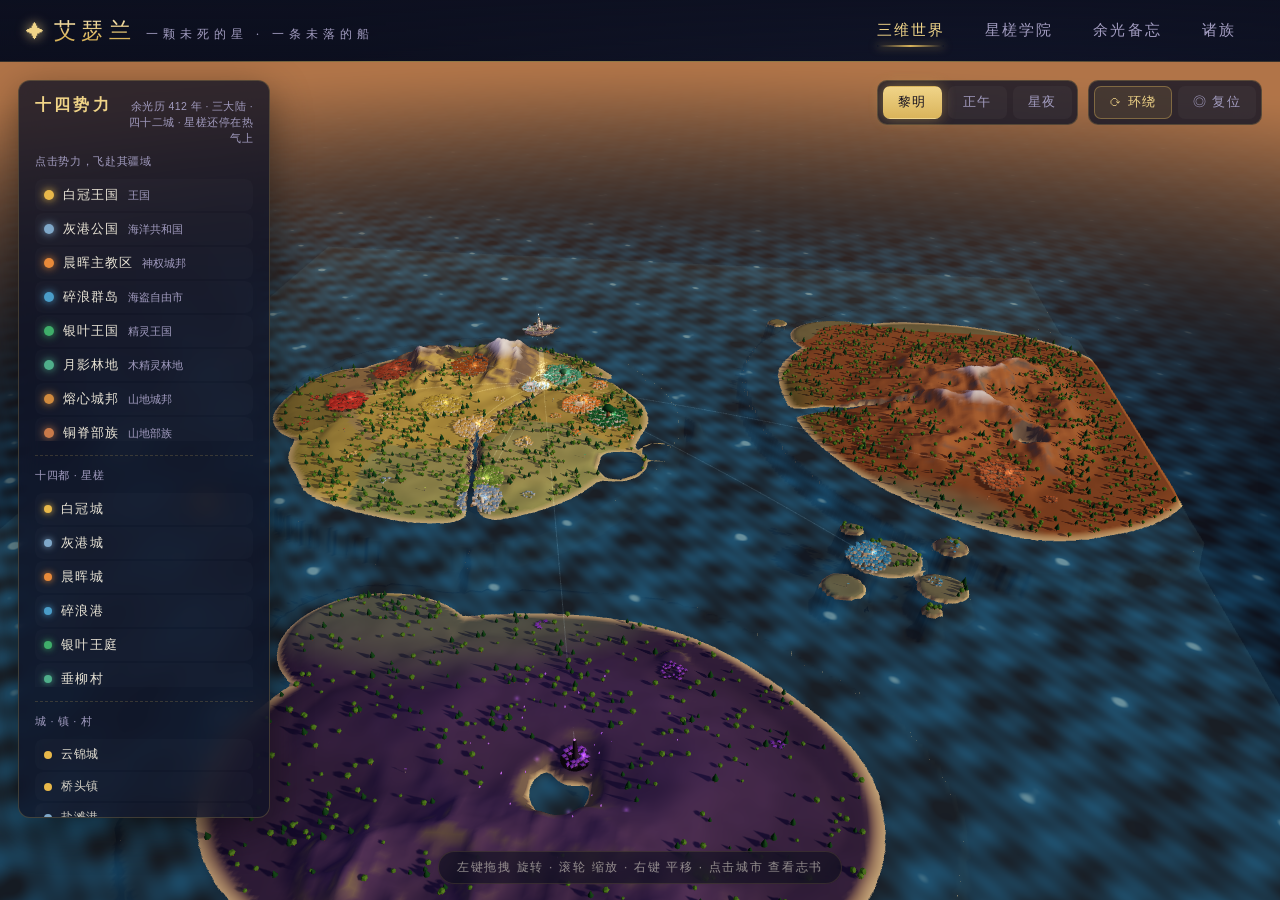
==== commit ad24c2c7: "v4：余光未尽——设定重写，星槎改为船岛 GLB 把霍格沃茨式四院和女神创世拿掉。星槎是没捞到那颗星的船， 四院是四个答案。学院由 Blender 脚本生成，地图与学院页加载同一份 GLB。" ====
--- a/index.html
+++ b/index.html
@@ -3,26 +3,25 @@
 <head>
 <meta charset="UTF-8">
 <meta name="viewport" content="width=device-width, initial-scale=1.0">
-<title>艾瑟兰 · 三块大陆 — 3D 剑与魔法世界</title>
-<meta name="description" content="艾瑟兰（Aetheria）——一个剑与魔法的三维奇幻世界：三块大陆、碎浪群岛、四河四湖、十四势力四十二城，以及悬在星辉裂隙上的空岛学府星槎学院。">
-<link rel="icon" href="data:image/svg+xml,%3Csvg xmlns='http://www.w3.org/2000/svg' viewBox='0 0 24 24'%3E%3Cpath fill='%23e8b84a' d='M12 2l2.4 7.2H22l-6 4.6 2.3 7.2-6.3-4.4-6.3 4.4L8 13.8 2 9.2h7.6z'/%3E%3C/svg%3E">
+<title>艾瑟兰 · 余光未尽</title>
+<meta name="description" content="艾瑟兰——海里躺着一颗没死完的星。星槎是八百年前没捞到它的那条船。三块大陆、十四势力、四十二城，以及悬在裂隙上的学府。">
+<link rel="icon" href="data:image/svg+xml,%3Csvg xmlns='http://www.w3.org/2000/svg' viewBox='0 0 24 24'%3E%3Cpath fill='%23c9a14a' d='M12 2l1.2 6.2L20 7l-5.2 3.6L18 17l-6-3.8L6 17l3.2-6.4L4 7l6.8 1.2z'/%3E%3C/svg%3E">
 <link rel="stylesheet" href="css/style.css">
 </head>
 <body>
 
 <div id="app">
-  <!-- ===================== 顶栏 ===================== -->
   <header id="topbar">
     <div class="brand">
       <span class="brand-star">✦</span>
       <span class="brand-name">艾瑟兰</span>
-      <span class="brand-sub">三块大陆 · 一座空岛</span>
+      <span class="brand-sub">一颗未死的星 · 一条未落的船</span>
     </div>
     <nav class="tabs">
-      <button class="tab active" data-tab="map">三维世界地图</button>
+      <button class="tab active" data-tab="map">三维世界</button>
       <button class="tab" data-tab="academy">星槎学院</button>
-      <button class="tab" data-tab="lore">世界观设定</button>
-      <button class="tab" data-tab="races">种族图鉴</button>
+      <button class="tab" data-tab="lore">余光备忘</button>
+      <button class="tab" data-tab="races">诸族</button>
     </nav>
   </header>
 
@@ -82,85 +81,78 @@
         <div class="loading-inner">
           <div class="loading-star">✦</div>
           <h1>艾瑟兰</h1>
-          <div class="loading-en">AETHERIA · THREE CONTINENTS, ONE FLOATING ISLE</div>
+          <div class="loading-en">AETHERIA · A STAR THAT HAS NOT FINISHED DYING</div>
           <div class="loading-bar"><span></span></div>
-          <p class="loading-tip">星陨之下，三块大陆正在苏醒……</p>
+          <p class="loading-tip">船还停在热气上……</p>
         </div>
       </div>
     </section>
 
     <!-- ===================== 星槎学院 ===================== -->
-    <section id="tab-academy" class="tabpane lore-scroll">
-      <div class="academy-wrap">
-        <div class="academy-hero frame">
-          <img class="academy-hero-img" src="img/academy-hero.jpg" alt="星槎空岛全景">
-          <div class="academy-hero-veil"></div>
-          <div class="academy-hero-body">
-            <div class="lore-orn">────── ✦ ──────</div>
-            <h1>星槎学院</h1>
-            <div class="academy-en">XINGCHA ACADEMY · 悬于星辉裂隙之上</div>
-            <blockquote class="academy-motto" id="academy-motto"></blockquote>
-            <div class="academy-stats">
-              <div><span>创立</span><b id="academy-founded"></b></div>
-              <div><span>升空</span><b id="academy-lifted"></b></div>
-              <div><span>校长</span><b id="academy-head"></b></div>
-              <div><span>入学</span><b id="academy-admit"></b></div>
-            </div>
-          </div>
-        </div>
-
-        <section class="academy-section frame">
-          <div class="sec-head">
-            <span class="sec-no"><i>壹</i></span>
-            <h2>八百年的来历</h2>
-          </div>
-          <div id="academy-history" class="academy-history"></div>
-        </section>
-
-        <section class="academy-section frame">
-          <div class="sec-head">
-            <span class="sec-no"><i>贰</i></span>
-            <h2>四院</h2>
-          </div>
-          <p class="academy-note">台地升空那夜，四个学徒各抱着一根柱子没松手。那四根柱子，后来成了四院的院徽。分选的光落在哪一色上，学生就住在哪一色回廊的尽头。</p>
-          <div id="house-grid" class="house-grid"></div>
-        </section>
-
-        <section class="academy-section frame">
-          <div class="sec-head">
-            <span class="sec-no"><i>叁</i></span>
-            <h2>分选礼</h2>
-          </div>
-          <div class="sorting-row">
-            <img class="sorting-img" src="img/sorting-scene.jpg" alt="分选礼：星陨塔顶的裂隙晶">
-            <div class="sorting-body">
-              <h4>裂隙晶会问一个问题</h4>
+    <section id="tab-academy" class="tabpane">
+      <div class="academy-stage">
+        <canvas id="academy-canvas"></canvas>
+        <div class="ac-hud">
+          <div class="ac-title">
+            <h2>星槎</h2>
+            <p>一条没接住星的船 · 停在热气上八百年</p>
+          </div>
+          <div class="ac-status" id="ac-status">正在把船从裂隙上捞上来……</div>
+          <div class="ac-hover" id="ac-hover"></div>
+          <div class="ac-btns" id="ac-building-btns"></div>
+          <div class="ctl-group ac-night">
+            <button class="ctl-btn" id="btn-ac-day">昼</button>
+            <button class="ctl-btn" id="btn-ac-night">暮</button>
+          </div>
+        </div>
+        <aside id="ac-inspect">
+          <span class="ac-kicker">点到的地方</span>
+          <h3 id="ac-name">账桅</h3>
+          <p id="ac-desc">原来是星槎的桅。八百年里被人用石头一圈圈裹起来，外面挂着铜账板。桅顶是裂隙晶。校长睡在桅里。校长的床不是景点。</p>
+        </aside>
+      </div>
+
+      <div class="academy-docs lore-scroll">
+        <div class="academy-wrap">
+          <section class="academy-section frame">
+            <div class="sec-head"><span class="sec-no"><i>壹</i></span><h2>一笔失败</h2></div>
+            <div id="academy-history" class="academy-history"></div>
+            <div class="academy-stats-row" id="academy-stats-row"></div>
+          </section>
+
+          <section class="academy-section frame">
+            <div class="sec-head"><span class="sec-no"><i>贰</i></span><h2>四个答案</h2></div>
+            <p class="academy-note">分选不看你像谁。裂隙晶问的意思永远是同一句，措辞每次不同：这一年的光，你要花在什么上？院籍是宿舍和炉子的分配，不是灵魂的盖章。</p>
+            <div id="house-grid" class="house-grid"></div>
+          </section>
+
+          <section class="academy-section frame">
+            <div class="sec-head"><span class="sec-no"><i>叁</i></span><h2>分选礼</h2></div>
+            <div class="sorting-body-only">
+              <h4>灰即无院。八百年两例。</h4>
               <p id="academy-sorting"></p>
             </div>
-          </div>
-        </section>
-
-        <section class="academy-section frame">
-          <div class="sec-head">
-            <span class="sec-no"><i>肆</i></span>
-            <h2>岛上的日子</h2>
-          </div>
-          <div class="academy-grid">
-            <div class="academy-col">
-              <h4 class="academy-col-h">仪典</h4>
-              <div id="academy-rituals"></div>
+          </section>
+
+          <section class="academy-section frame">
+            <div class="sec-head"><span class="sec-no"><i>肆</i></span><h2>岛上的日子</h2></div>
+            <div class="academy-grid">
+              <div class="academy-col">
+                <h4 class="academy-col-h">仪典</h4>
+                <div id="academy-rituals"></div>
+              </div>
+              <div class="academy-col">
+                <h4 class="academy-col-h">船上还认得的地方</h4>
+                <div id="academy-buildings"></div>
+              </div>
             </div>
-            <div class="academy-col">
-              <h4 class="academy-col-h">建筑</h4>
-              <div id="academy-buildings"></div>
-            </div>
-          </div>
-        </section>
-
-        <footer class="lore-foot">
-          <div class="lore-orn">────── ✦ ──────</div>
-          <p>在三维地图里点击裂隙上方的空岛，可以飞赴星槎。潮汐之夜，整座岛会随光微微起伏。</p>
-        </footer>
+          </section>
+
+          <footer class="lore-foot">
+            <div class="lore-orn">────── ✦ ──────</div>
+            <p>上面的模型是这条船。点它。潮汐夜里它会自己晃一下——学生管这叫上课铃。</p>
+          </footer>
+        </div>
       </div>
     </section>
 
@@ -171,96 +163,73 @@
         <div class="lore-hero frame">
           <div class="lore-orn">────── ✦ ──────</div>
           <h1 id="lore-name">艾瑟兰</h1>
-          <div class="lore-en" id="lore-en">AETHERIA · THREE CONTINENTS, ONE FLOATING ISLE</div>
+          <div class="lore-en" id="lore-en">AETHERIA</div>
           <blockquote>
             <p id="lore-epigraph"></p>
             <cite id="lore-epigraph-source"></cite>
           </blockquote>
           <div class="lore-chips">
-            <span>高奇幻 · 剑与魔法</span>
+            <span>余光 · 不是祝福</span>
             <span>三大陆 · 十四势力 · 四十二城</span>
-            <span id="lore-year">星辉历 412 年</span>
-            <span>四河四湖 · 雾沼 · 星槎空岛</span>
-          </div>
-        </div>
-
-        <!-- 创世神话 -->
-        <section class="lore-section frame">
-          <div class="sec-head">
-            <span class="sec-no"><i>壹</i></span>
-            <h2>创世神话 · 星陨创世</h2>
-          </div>
-          <p class="dropcap">起初，没有大地，没有天空，只有无边无际的虚空之洋。星辉女神<span class="hl-gold">艾瑟拉</span>在虚空中行走、歌唱，她的歌声所及之处，海水便从虚空中醒来。那是世界之前唯一的声音。</p>
-          <p>直到虚空之蛇<span class="hl-purple">沃伊德</span>醒来。它与星辉女神缠斗七日七夜，星辰一颗接一颗坠落。第九日黄昏，沃伊德逃回虚心的深处，而女神倒在虚空中，再未站起——她的血与泪化作无数星辰碎片，坠入大海。那便是<span class="hl-gold">大星陨</span>。</p>
-          <p>碎片所沉之处，大地隆起。最大的碎片落在世界中央，至今仍在燃烧，那便是<span class="hl-cyan">星辉裂隙</span>；较小的碎片散作种子，长成森林、河流，与第一批呼吸着的生灵。碎片里不灭的光，被世界的人称为「星辉」——一切魔法的源头。这片大陆，因此得名<span class="hl-gold">艾瑟兰</span>。</p>
-        </section>
-
-        <!-- 纪元年表 -->
-        <section class="lore-section frame">
-          <div class="sec-head">
-            <span class="sec-no"><i>贰</i></span>
-            <h2>纪元年表</h2>
-          </div>
+            <span id="lore-year">余光历 412 年</span>
+            <span>一条还没落下的船</span>
+          </div>
+        </div>
+
+        <section class="lore-section frame">
+          <div class="sec-head"><span class="sec-no"><i>壹</i></span><h2>创世 · 三种说法，互不相让</h2></div>
+          <p class="dropcap">海里躺着一颗没死完的星。世上所有的法术，都是在花它还没散尽的热。花得越多，这颗星死得越快。其余都是注释。</p>
+          <p><span class="hl-gold">铜板上的三句。</span>账桅底层有一块锤音院保管的铜板，锈得几乎摸不出字。学院认它作最老的文献。上面只有三句：「星落海中，未死。人去捞，未得。船停在光上，至今。」锤音院的人以此为荣：宇宙起源不必比一张工单更长。</p>
+          <p><span class="hl-gold">晨晖的说法。</span>黄金大教堂的《白冠圣典》把那颗星写成女神<span class="hl-gold">艾瑟拉</span>。她不是坠落，是赴约。虚空里有一条饿了太久的东西（圣典称它<span class="hl-purple">沃伊德</span>，灰港水手称它“那条不肯被命名的”），女神与它缠了九日。第九日黄昏她选择落下，好让热留在海里，人才能有早晨。卫晚潮在学院年鉴里批过一行小字：「动听的账，通常不算。」</p>
+          <p><span class="hl-cyan">暮影的说法。</span>无影城不承认“坠落”这个词。他们说那颗星是被拉开的。谁拉的，他们不讲。他们只讲后果：光一旦被当成燃料，影子就开始向光借贷。暮影族是世界上唯一把这笔贷还清的人——他们不再花光，于是不再投下影子，于是死亡也收不回他们。五族称此为灾。暮影称此为清醒。</p>
+          <p>三种说法在星槎都准讲。不准的是假装它们是同一个故事。</p>
+        </section>
+
+        <section class="lore-section frame">
+          <div class="sec-head"><span class="sec-no"><i>贰</i></span><h2>年表（船上的写法）</h2></div>
           <div id="chronicle-list" class="chronicle"></div>
         </section>
 
-        <!-- 地理志 -->
-        <section class="lore-section frame">
-          <div class="sec-head">
-            <span class="sec-no"><i>叁</i></span>
-            <h2>地理志</h2>
-          </div>
+        <section class="lore-section frame">
+          <div class="sec-head"><span class="sec-no"><i>叁</i></span><h2>地理志</h2></div>
           <div class="geo-grid" id="geo-grid"></div>
         </section>
 
-        <!-- 星辉魔法 -->
-        <section class="lore-section frame">
-          <div class="sec-head">
-            <span class="sec-no"><i>肆</i></span>
-            <h2>星辉魔法</h2>
-          </div>
+        <section class="lore-section frame">
+          <div class="sec-head"><span class="sec-no"><i>肆</i></span><h2>余光</h2></div>
           <p class="magic-intro" id="magic-intro"></p>
           <div id="school-grid" class="school-grid"></div>
         </section>
 
-        <!-- 神器图鉴 -->
-        <section class="lore-section frame">
-          <div class="sec-head">
-            <span class="sec-no"><i>伍</i></span>
-            <h2>神器图鉴</h2>
-          </div>
+        <section class="lore-section frame">
+          <div class="sec-head"><span class="sec-no"><i>伍</i></span><h2>还没花完的物件</h2></div>
           <div id="artifact-list" class="artifact-list"></div>
         </section>
 
-        <!-- 名词典 -->
-        <section class="lore-section frame">
-          <div class="sec-head">
-            <span class="sec-no"><i>陆</i></span>
-            <h2>名词典</h2>
-          </div>
+        <section class="lore-section frame">
+          <div class="sec-head"><span class="sec-no"><i>陆</i></span><h2>名词</h2></div>
           <div id="glossary-table" class="glossary"></div>
         </section>
 
         <footer class="lore-foot">
           <div class="lore-orn">────── ✦ ──────</div>
-          <p>艾瑟兰是一个原创高奇幻世界，其气质受 D&D 与剑与魔法传统启发。所有种族、地名、人物与故事均为虚构。</p>
+          <p>本文摘自星槎内部传阅的《余光备忘》。它不是圣典。圣典在晨晖，账在锤音，歌在两林，鼓在荒原。</p>
         </footer>
-
-      </div>
-    </section>
-
-    <!-- ===================== 种族图鉴 ===================== -->
+      </div>
+    </section>
+
+    <!-- ===================== 诸族 ===================== -->
     <section id="tab-races" class="tabpane lore-scroll">
       <div class="races-wrap">
         <div class="races-hero frame">
           <div class="lore-orn">────── ✦ ──────</div>
-          <h1>种族图鉴</h1>
-          <p>《白冠之誓》下，三块大陆为十四势力共有：人类四王一岛，精灵两林，矮人两山，兽人两团，半身人一谷一盟——一影在北方独立的大陆上，隔着暮影海峡守望。以下条目摘自《白冠圣典 · 异族卷》、银叶王国档案馆、灰港商会账册与黑牙堡的战鼓记录。</p>
+          <h1>诸族</h1>
+          <p>不当属性模板写。耗光是他们花得响不响，记账是他们记不记得，惜年是他们在不在乎余年这个数字。数字是船上的偏见，不是真理。</p>
         </div>
         <div id="race-grid" class="race-grid"></div>
         <footer class="lore-foot">
           <div class="lore-orn">────── ✦ ──────</div>
-          <p>※ 图鉴中的人口与寿命为星辉历 412 年的估算值。暮影领的数据，来自不愿意透露姓名的商人。</p>
+          <p>※ 人口为余光历 412 年的估算。暮影领的数据，来自不愿意透露姓名的商人。</p>
         </footer>
       </div>
     </section>
@@ -269,10 +238,12 @@
 
 <script src="vendor/three.min.js"></script>
 <script src="vendor/OrbitControls.js"></script>
+<script src="vendor/GLTFLoader.js"></script>
 <script src="js/noise.js"></script>
 <script src="js/terrain.js"></script>
 <script src="js/data.js"></script>
 <script src="js/world.js"></script>
+<script src="js/academy-view.js"></script>
 <script src="js/app.js"></script>
 </body>
 </html>
--- a/css/style.css
+++ b/css/style.css
@@ -1194,3 +1194,200 @@
   .academy-hero-body h1 { font-size: 34px; }
   .academy-section { padding: 26px 22px; }
 }
+
+/* ===================== 学院 3D 视口 ===================== */
+#tab-academy.active {
+  display: flex;
+  flex-direction: column;
+  overflow: hidden;
+}
+.academy-stage {
+  position: relative;
+  flex: 0 0 58%;
+  min-height: 280px;
+  background: #0b1220;
+  border-bottom: 1px solid rgba(217, 180, 91, 0.18);
+}
+#academy-canvas {
+  position: absolute;
+  inset: 0;
+  width: 100%;
+  height: 100%;
+  display: block;
+  cursor: grab;
+}
+#academy-canvas:active { cursor: grabbing; }
+.academy-docs {
+  flex: 1 1 auto;
+  overflow-y: auto;
+  min-height: 0;
+}
+.ac-hud {
+  position: absolute;
+  inset: 0;
+  pointer-events: none;
+  z-index: 5;
+}
+.ac-hud > * { pointer-events: auto; }
+.ac-title {
+  position: absolute;
+  top: 16px;
+  left: 18px;
+}
+.ac-title h2 {
+  font-family: var(--serif);
+  font-size: 28px;
+  letter-spacing: 0.32em;
+  color: var(--gold-bright);
+  text-shadow: 0 0 18px rgba(217,180,91,0.35);
+}
+.ac-title p {
+  margin-top: 4px;
+  font-size: 12px;
+  letter-spacing: 0.12em;
+  color: rgba(232,225,200,0.7);
+}
+.ac-status {
+  position: absolute;
+  bottom: 14px;
+  left: 50%;
+  transform: translateX(-50%);
+  font-size: 12px;
+  letter-spacing: 0.14em;
+  color: rgba(233,228,214,0.7);
+  background: rgba(10,13,26,0.55);
+  border: 1px solid rgba(217,180,91,0.14);
+  padding: 6px 16px;
+  border-radius: 999px;
+  pointer-events: none;
+  white-space: nowrap;
+}
+.ac-hover {
+  position: absolute;
+  top: 20px;
+  left: 50%;
+  transform: translateX(-50%);
+  font-family: var(--serif);
+  letter-spacing: 0.2em;
+  color: var(--gold-bright);
+  opacity: 0;
+  transition: opacity 0.2s;
+  pointer-events: none;
+  text-shadow: 0 0 12px rgba(0,0,0,0.8);
+}
+.ac-hover.show { opacity: 1; }
+.ac-btns {
+  position: absolute;
+  left: 16px;
+  bottom: 48px;
+  display: flex;
+  flex-wrap: wrap;
+  gap: 6px;
+  max-width: 46%;
+}
+.ac-pin {
+  font-family: var(--serif);
+  font-size: 11.5px;
+  letter-spacing: 0.12em;
+  color: var(--ink);
+  background: rgba(12,15,30,0.72);
+  border: 1px solid rgba(217,180,91,0.28);
+  border-radius: 999px;
+  padding: 5px 10px;
+  cursor: pointer;
+}
+.ac-pin:hover {
+  color: #14101f;
+  background: linear-gradient(180deg, var(--gold-bright), var(--gold));
+}
+.ac-night {
+  position: absolute;
+  top: 16px;
+  right: 18px;
+}
+#ac-inspect {
+  position: absolute;
+  right: 16px;
+  top: 58px;
+  width: 280px;
+  background: rgba(12,15,30,0.82);
+  backdrop-filter: blur(10px);
+  border: 1px solid rgba(217,180,91,0.22);
+  border-radius: 10px;
+  padding: 16px 18px;
+  pointer-events: auto;
+}
+.ac-kicker {
+  font-size: 10px;
+  letter-spacing: 0.22em;
+  color: var(--muted);
+}
+#ac-inspect h3 {
+  font-family: var(--serif);
+  font-size: 22px;
+  letter-spacing: 0.18em;
+  color: var(--gold-bright);
+  margin: 8px 0 10px;
+}
+#ac-inspect p {
+  font-size: 13px;
+  line-height: 1.9;
+  color: #cfc9b8;
+  text-align: justify;
+}
+.house-emblem svg { width: 56px; height: 56px; display: block; }
+.house-emblem {
+  width: 72px !important;
+  height: 72px !important;
+  display: grid;
+  place-items: center;
+  border-radius: 8px !important;
+  background: rgba(0,0,0,0.25);
+}
+.academy-stats-row {
+  display: grid;
+  grid-template-columns: 1fr 1fr;
+  gap: 10px 18px;
+  margin-top: 18px;
+  padding-top: 16px;
+  border-top: 1px dashed rgba(217,180,91,0.25);
+}
+.academy-stats-row span {
+  display: block;
+  font-size: 10.5px;
+  letter-spacing: 0.16em;
+  color: var(--muted);
+  margin-bottom: 4px;
+}
+.academy-stats-row b {
+  font-family: var(--serif);
+  font-size: 13.5px;
+  font-weight: 500;
+  color: var(--ink);
+}
+.sorting-body-only {
+  padding: 8px 4px 0;
+}
+.sorting-body-only h4 {
+  font-family: var(--serif);
+  font-size: 19px;
+  letter-spacing: 0.14em;
+  color: var(--gold-bright);
+  margin-bottom: 12px;
+}
+.sorting-body-only p {
+  font-size: 14.5px;
+  line-height: 2.05;
+  color: #cfc9b8;
+  text-align: justify;
+}
+
+@media (max-width: 900px) {
+  .academy-stage { flex-basis: 48%; }
+  #ac-inspect { width: 220px; }
+  .ac-btns { max-width: 90%; bottom: 40px; }
+}
+@media (max-width: 640px) {
+  #ac-inspect { display: none; }
+  .ac-title h2 { font-size: 20px; }
+}
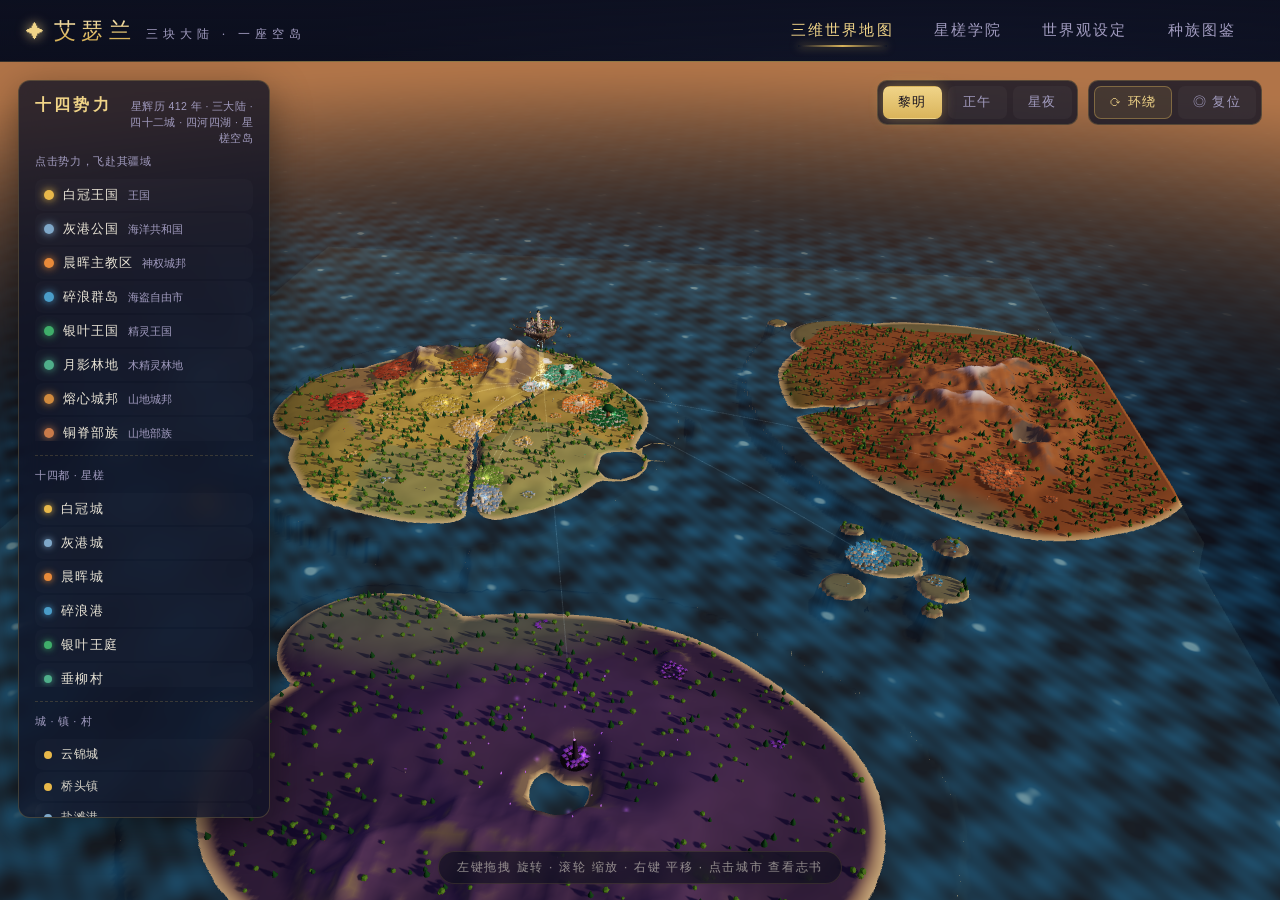
==== commit aca4706c: "v4：星槎学院 Blender 程序化建模重构 - blender/academy/：Blender 4.2 Python 程序化建模管线（岛体 / 星陨塔 / 四院四塔 / 星穗馆 / 宿舍 / 梧" ====
--- a/index.html
+++ b/index.html
@@ -3,25 +3,26 @@
 <head>
 <meta charset="UTF-8">
 <meta name="viewport" content="width=device-width, initial-scale=1.0">
-<title>艾瑟兰 · 余光未尽</title>
-<meta name="description" content="艾瑟兰——海里躺着一颗没死完的星。星槎是八百年前没捞到它的那条船。三块大陆、十四势力、四十二城，以及悬在裂隙上的学府。">
-<link rel="icon" href="data:image/svg+xml,%3Csvg xmlns='http://www.w3.org/2000/svg' viewBox='0 0 24 24'%3E%3Cpath fill='%23c9a14a' d='M12 2l1.2 6.2L20 7l-5.2 3.6L18 17l-6-3.8L6 17l3.2-6.4L4 7l6.8 1.2z'/%3E%3C/svg%3E">
+<title>艾瑟兰 · 三块大陆 — 3D 剑与魔法世界</title>
+<meta name="description" content="艾瑟兰（Aetheria）——一个剑与魔法的三维奇幻世界：三块大陆、碎浪群岛、四河四湖、十四势力四十二城，以及悬在星辉裂隙上的空岛学府星槎学院。">
+<link rel="icon" href="data:image/svg+xml,%3Csvg xmlns='http://www.w3.org/2000/svg' viewBox='0 0 24 24'%3E%3Cpath fill='%23e8b84a' d='M12 2l2.4 7.2H22l-6 4.6 2.3 7.2-6.3-4.4-6.3 4.4L8 13.8 2 9.2h7.6z'/%3E%3C/svg%3E">
 <link rel="stylesheet" href="css/style.css">
 </head>
 <body>
 
 <div id="app">
+  <!-- ===================== 顶栏 ===================== -->
   <header id="topbar">
     <div class="brand">
       <span class="brand-star">✦</span>
       <span class="brand-name">艾瑟兰</span>
-      <span class="brand-sub">一颗未死的星 · 一条未落的船</span>
+      <span class="brand-sub">三块大陆 · 一座空岛</span>
     </div>
     <nav class="tabs">
-      <button class="tab active" data-tab="map">三维世界</button>
+      <button class="tab active" data-tab="map">三维世界地图</button>
       <button class="tab" data-tab="academy">星槎学院</button>
-      <button class="tab" data-tab="lore">余光备忘</button>
-      <button class="tab" data-tab="races">诸族</button>
+      <button class="tab" data-tab="lore">世界观设定</button>
+      <button class="tab" data-tab="races">种族图鉴</button>
     </nav>
   </header>
 
@@ -81,78 +82,181 @@
         <div class="loading-inner">
           <div class="loading-star">✦</div>
           <h1>艾瑟兰</h1>
-          <div class="loading-en">AETHERIA · A STAR THAT HAS NOT FINISHED DYING</div>
+          <div class="loading-en">AETHERIA · THREE CONTINENTS, ONE FLOATING ISLE</div>
           <div class="loading-bar"><span></span></div>
-          <p class="loading-tip">船还停在热气上……</p>
+          <p class="loading-tip">星陨之下，三块大陆正在苏醒……</p>
         </div>
       </div>
     </section>
 
     <!-- ===================== 星槎学院 ===================== -->
-    <section id="tab-academy" class="tabpane">
-      <div class="academy-stage">
-        <canvas id="academy-canvas"></canvas>
-        <div class="ac-hud">
-          <div class="ac-title">
-            <h2>星槎</h2>
-            <p>一条没接住星的船 · 停在热气上八百年</p>
-          </div>
-          <div class="ac-status" id="ac-status">正在把船从裂隙上捞上来……</div>
-          <div class="ac-hover" id="ac-hover"></div>
-          <div class="ac-btns" id="ac-building-btns"></div>
-          <div class="ctl-group ac-night">
-            <button class="ctl-btn" id="btn-ac-day">昼</button>
-            <button class="ctl-btn" id="btn-ac-night">暮</button>
-          </div>
-        </div>
-        <aside id="ac-inspect">
-          <span class="ac-kicker">点到的地方</span>
-          <h3 id="ac-name">账桅</h3>
-          <p id="ac-desc">原来是星槎的桅。八百年里被人用石头一圈圈裹起来，外面挂着铜账板。桅顶是裂隙晶。校长睡在桅里。校长的床不是景点。</p>
-        </aside>
-      </div>
-
-      <div class="academy-docs lore-scroll">
-        <div class="academy-wrap">
-          <section class="academy-section frame">
-            <div class="sec-head"><span class="sec-no"><i>壹</i></span><h2>一笔失败</h2></div>
-            <div id="academy-history" class="academy-history"></div>
-            <div class="academy-stats-row" id="academy-stats-row"></div>
-          </section>
-
-          <section class="academy-section frame">
-            <div class="sec-head"><span class="sec-no"><i>贰</i></span><h2>四个答案</h2></div>
-            <p class="academy-note">分选不看你像谁。裂隙晶问的意思永远是同一句，措辞每次不同：这一年的光，你要花在什么上？院籍是宿舍和炉子的分配，不是灵魂的盖章。</p>
-            <div id="house-grid" class="house-grid"></div>
-          </section>
-
-          <section class="academy-section frame">
-            <div class="sec-head"><span class="sec-no"><i>叁</i></span><h2>分选礼</h2></div>
-            <div class="sorting-body-only">
-              <h4>灰即无院。八百年两例。</h4>
+    <section id="tab-academy" class="tabpane lore-scroll">
+      <div class="academy-wrap">
+
+        <!-- ——— 三维空岛（Blender 建模 → glTF/Draco） ——— -->
+        <div class="academy-stage frame" id="academy-stage">
+          <canvas id="academy-canvas" aria-label="星槎学院三维模型"></canvas>
+          <div id="academy-labels" class="academy-labels" aria-hidden="true"></div>
+
+          <div class="stage-head">
+            <div class="stage-title">
+              <div class="lore-orn">── ✦ ──</div>
+              <h1>星槎学院</h1>
+              <div class="academy-en">XINGCHA ACADEMY · 悬于星辉裂隙之上三百丈</div>
+            </div>
+            <div class="stage-hint" id="academy-hint">拖动旋转 · 滚轮缩放 · 点击建筑读志</div>
+          </div>
+
+          <div class="stage-loading" id="academy-loading">
+            <div class="stage-loading-ring"></div>
+            <div class="stage-loading-text">渡船正在靠岸<span id="academy-progress"></span></div>
+          </div>
+
+          <div class="stage-ctl">
+            <div class="stage-ctl-group" id="academy-presets">
+              <button class="preset-btn active" data-preset="dawn">晨</button>
+              <button class="preset-btn" data-preset="noon">午</button>
+              <button class="preset-btn" data-preset="night">夜</button>
+            </div>
+            <div class="stage-ctl-group">
+              <button class="ctl-btn" id="academy-home" title="回到全景">全景</button>
+              <button class="ctl-btn" id="academy-under" title="看岛底与塔根">岛底</button>
+              <button class="ctl-btn" id="academy-orbit" title="自动环绕">环绕</button>
+              <button class="ctl-btn" id="academy-labels-toggle" title="显示/隐藏地名">地名</button>
+              <button class="ctl-btn" id="academy-full" title="全屏">全屏</button>
+            </div>
+          </div>
+
+          <div class="stage-hover" id="academy-hover"></div>
+
+          <aside class="spot-card" id="spot-card">
+            <button class="spot-close" id="spot-close" aria-label="关闭">×</button>
+            <div class="spot-sub" id="spot-sub"></div>
+            <h3 id="spot-name"></h3>
+            <p id="spot-text"></p>
+            <div class="spot-nav">
+              <button class="ctl-btn" id="spot-prev">‹ 上一处</button>
+              <span id="spot-index"></span>
+              <button class="ctl-btn" id="spot-next">下一处 ›</button>
+            </div>
+          </aside>
+        </div>
+
+        <!-- 岛上地名索引 -->
+        <div class="spot-index-row" id="spot-list"></div>
+
+        <!-- ——— 船票 ——— -->
+        <div class="academy-ticket frame">
+          <div class="ticket-left">
+            <div class="ticket-punch"></div>
+            <div class="ticket-title">船 票</div>
+            <div class="ticket-front" id="ticket-front"></div>
+            <div class="ticket-back" id="ticket-back"></div>
+          </div>
+          <div class="ticket-right">
+            <blockquote class="academy-motto" id="academy-motto"></blockquote>
+            <div class="academy-stats">
+              <div><span>创立</span><b id="academy-founded"></b></div>
+              <div><span>升空</span><b id="academy-lifted"></b></div>
+              <div><span>校长</span><b id="academy-head"></b></div>
+              <div><span>入学</span><b id="academy-admit"></b></div>
+              <div><span>位置</span><b id="academy-location"></b></div>
+            </div>
+          </div>
+        </div>
+
+        <section class="academy-section frame">
+          <div class="sec-head">
+            <span class="sec-no"><i>壹</i></span>
+            <h2>星槎不是船</h2>
+          </div>
+          <div id="academy-intro" class="academy-history"></div>
+        </section>
+
+        <section class="academy-section frame">
+          <div class="sec-head">
+            <span class="sec-no"><i>贰</i></span>
+            <h2>一千二百年的来历</h2>
+          </div>
+          <div id="academy-history" class="academy-history"></div>
+        </section>
+
+        <section class="academy-section frame">
+          <div class="sec-head">
+            <span class="sec-no"><i>叁</i></span>
+            <h2>四院</h2>
+          </div>
+          <p class="academy-note">台地升空那夜，四个学徒各抱着一根柱子没松手。那四根柱子，后来成了四院的院徽。分选的光落在哪一色上，学生就住在哪一色回廊的尽头。</p>
+          <div id="house-grid" class="house-grid"></div>
+        </section>
+
+        <section class="academy-section frame">
+          <div class="sec-head">
+            <span class="sec-no"><i>肆</i></span>
+            <h2>分选礼</h2>
+          </div>
+          <div class="sorting-row">
+            <img class="sorting-img" src="img/sorting-scene.jpg" alt="分选礼：星陨塔顶的裂隙晶">
+            <div class="sorting-body">
+              <h4>裂隙晶会问一个问题</h4>
               <p id="academy-sorting"></p>
-            </div>
-          </section>
-
-          <section class="academy-section frame">
-            <div class="sec-head"><span class="sec-no"><i>肆</i></span><h2>岛上的日子</h2></div>
-            <div class="academy-grid">
-              <div class="academy-col">
-                <h4 class="academy-col-h">仪典</h4>
-                <div id="academy-rituals"></div>
-              </div>
-              <div class="academy-col">
-                <h4 class="academy-col-h">船上还认得的地方</h4>
-                <div id="academy-buildings"></div>
-              </div>
-            </div>
-          </section>
-
-          <footer class="lore-foot">
-            <div class="lore-orn">────── ✦ ──────</div>
-            <p>上面的模型是这条船。点它。潮汐夜里它会自己晃一下——学生管这叫上课铃。</p>
-          </footer>
-        </div>
+              <div class="sorting-records" id="sorting-records"></div>
+            </div>
+          </div>
+        </section>
+
+        <section class="academy-section frame">
+          <div class="sec-head">
+            <span class="sec-no"><i>伍</i></span>
+            <h2>槎埠时刻 · 摆渡人</h2>
+          </div>
+          <div class="ferry-row">
+            <table class="ferry-table" id="ferry-table"></table>
+            <div class="ferry-body">
+              <p id="ferry-desc"></p>
+              <p id="ferry-man"></p>
+            </div>
+          </div>
+        </section>
+
+        <section class="academy-section frame">
+          <div class="sec-head">
+            <span class="sec-no"><i>陆</i></span>
+            <h2>星槎七律 · 十四贡</h2>
+          </div>
+          <div class="academy-grid">
+            <div class="academy-col">
+              <h4 class="academy-col-h">七律</h4>
+              <ol id="academy-laws" class="law-list"></ol>
+            </div>
+            <div class="academy-col">
+              <h4 class="academy-col-h">十四贡（束脩）</h4>
+              <div id="academy-tributes" class="tribute-list"></div>
+            </div>
+          </div>
+        </section>
+
+        <section class="academy-section frame">
+          <div class="sec-head">
+            <span class="sec-no"><i>柒</i></span>
+            <h2>岛上的日子</h2>
+          </div>
+          <div class="academy-grid">
+            <div class="academy-col">
+              <h4 class="academy-col-h">仪典</h4>
+              <div id="academy-rituals"></div>
+            </div>
+            <div class="academy-col">
+              <h4 class="academy-col-h">建模札记</h4>
+              <div id="academy-making" class="academy-making"></div>
+            </div>
+          </div>
+        </section>
+
+        <footer class="lore-foot">
+          <div class="lore-orn">────── ✦ ──────</div>
+          <p>在三维地图里点击裂隙上方的空岛，可以飞赴星槎。潮汐之夜，整座岛会随光微微起伏。</p>
+        </footer>
       </div>
     </section>
 
@@ -163,73 +267,96 @@
         <div class="lore-hero frame">
           <div class="lore-orn">────── ✦ ──────</div>
           <h1 id="lore-name">艾瑟兰</h1>
-          <div class="lore-en" id="lore-en">AETHERIA</div>
+          <div class="lore-en" id="lore-en">AETHERIA · THREE CONTINENTS, ONE FLOATING ISLE</div>
           <blockquote>
             <p id="lore-epigraph"></p>
             <cite id="lore-epigraph-source"></cite>
           </blockquote>
           <div class="lore-chips">
-            <span>余光 · 不是祝福</span>
+            <span>高奇幻 · 剑与魔法</span>
             <span>三大陆 · 十四势力 · 四十二城</span>
-            <span id="lore-year">余光历 412 年</span>
-            <span>一条还没落下的船</span>
-          </div>
-        </div>
-
-        <section class="lore-section frame">
-          <div class="sec-head"><span class="sec-no"><i>壹</i></span><h2>创世 · 三种说法，互不相让</h2></div>
-          <p class="dropcap">海里躺着一颗没死完的星。世上所有的法术，都是在花它还没散尽的热。花得越多，这颗星死得越快。其余都是注释。</p>
-          <p><span class="hl-gold">铜板上的三句。</span>账桅底层有一块锤音院保管的铜板，锈得几乎摸不出字。学院认它作最老的文献。上面只有三句：「星落海中，未死。人去捞，未得。船停在光上，至今。」锤音院的人以此为荣：宇宙起源不必比一张工单更长。</p>
-          <p><span class="hl-gold">晨晖的说法。</span>黄金大教堂的《白冠圣典》把那颗星写成女神<span class="hl-gold">艾瑟拉</span>。她不是坠落，是赴约。虚空里有一条饿了太久的东西（圣典称它<span class="hl-purple">沃伊德</span>，灰港水手称它“那条不肯被命名的”），女神与它缠了九日。第九日黄昏她选择落下，好让热留在海里，人才能有早晨。卫晚潮在学院年鉴里批过一行小字：「动听的账，通常不算。」</p>
-          <p><span class="hl-cyan">暮影的说法。</span>无影城不承认“坠落”这个词。他们说那颗星是被拉开的。谁拉的，他们不讲。他们只讲后果：光一旦被当成燃料，影子就开始向光借贷。暮影族是世界上唯一把这笔贷还清的人——他们不再花光，于是不再投下影子，于是死亡也收不回他们。五族称此为灾。暮影称此为清醒。</p>
-          <p>三种说法在星槎都准讲。不准的是假装它们是同一个故事。</p>
-        </section>
-
-        <section class="lore-section frame">
-          <div class="sec-head"><span class="sec-no"><i>贰</i></span><h2>年表（船上的写法）</h2></div>
+            <span id="lore-year">星辉历 412 年</span>
+            <span>四河四湖 · 雾沼 · 星槎空岛</span>
+          </div>
+        </div>
+
+        <!-- 创世神话 -->
+        <section class="lore-section frame">
+          <div class="sec-head">
+            <span class="sec-no"><i>壹</i></span>
+            <h2>创世神话 · 星陨创世</h2>
+          </div>
+          <p class="dropcap">起初，没有大地，没有天空，只有无边无际的虚空之洋。星辉女神<span class="hl-gold">艾瑟拉</span>在虚空中行走、歌唱，她的歌声所及之处，海水便从虚空中醒来。那是世界之前唯一的声音。</p>
+          <p>直到虚空之蛇<span class="hl-purple">沃伊德</span>醒来。它与星辉女神缠斗七日七夜，星辰一颗接一颗坠落。第九日黄昏，沃伊德逃回虚心的深处，而女神倒在虚空中，再未站起——她的血与泪化作无数星辰碎片，坠入大海。那便是<span class="hl-gold">大星陨</span>。</p>
+          <p>碎片所沉之处，大地隆起。最大的碎片落在世界中央，至今仍在燃烧，那便是<span class="hl-cyan">星辉裂隙</span>；较小的碎片散作种子，长成森林、河流，与第一批呼吸着的生灵。碎片里不灭的光，被世界的人称为「星辉」——一切魔法的源头。这片大陆，因此得名<span class="hl-gold">艾瑟兰</span>。</p>
+        </section>
+
+        <!-- 纪元年表 -->
+        <section class="lore-section frame">
+          <div class="sec-head">
+            <span class="sec-no"><i>贰</i></span>
+            <h2>纪元年表</h2>
+          </div>
           <div id="chronicle-list" class="chronicle"></div>
         </section>
 
-        <section class="lore-section frame">
-          <div class="sec-head"><span class="sec-no"><i>叁</i></span><h2>地理志</h2></div>
+        <!-- 地理志 -->
+        <section class="lore-section frame">
+          <div class="sec-head">
+            <span class="sec-no"><i>叁</i></span>
+            <h2>地理志</h2>
+          </div>
           <div class="geo-grid" id="geo-grid"></div>
         </section>
 
-        <section class="lore-section frame">
-          <div class="sec-head"><span class="sec-no"><i>肆</i></span><h2>余光</h2></div>
+        <!-- 星辉魔法 -->
+        <section class="lore-section frame">
+          <div class="sec-head">
+            <span class="sec-no"><i>肆</i></span>
+            <h2>星辉魔法</h2>
+          </div>
           <p class="magic-intro" id="magic-intro"></p>
           <div id="school-grid" class="school-grid"></div>
         </section>
 
-        <section class="lore-section frame">
-          <div class="sec-head"><span class="sec-no"><i>伍</i></span><h2>还没花完的物件</h2></div>
+        <!-- 神器图鉴 -->
+        <section class="lore-section frame">
+          <div class="sec-head">
+            <span class="sec-no"><i>伍</i></span>
+            <h2>神器图鉴</h2>
+          </div>
           <div id="artifact-list" class="artifact-list"></div>
         </section>
 
-        <section class="lore-section frame">
-          <div class="sec-head"><span class="sec-no"><i>陆</i></span><h2>名词</h2></div>
+        <!-- 名词典 -->
+        <section class="lore-section frame">
+          <div class="sec-head">
+            <span class="sec-no"><i>陆</i></span>
+            <h2>名词典</h2>
+          </div>
           <div id="glossary-table" class="glossary"></div>
         </section>
 
         <footer class="lore-foot">
           <div class="lore-orn">────── ✦ ──────</div>
-          <p>本文摘自星槎内部传阅的《余光备忘》。它不是圣典。圣典在晨晖，账在锤音，歌在两林，鼓在荒原。</p>
+          <p>艾瑟兰是一个原创高奇幻世界，其气质受 D&D 与剑与魔法传统启发。所有种族、地名、人物与故事均为虚构。</p>
         </footer>
+
       </div>
     </section>
 
-    <!-- ===================== 诸族 ===================== -->
+    <!-- ===================== 种族图鉴 ===================== -->
     <section id="tab-races" class="tabpane lore-scroll">
       <div class="races-wrap">
         <div class="races-hero frame">
           <div class="lore-orn">────── ✦ ──────</div>
-          <h1>诸族</h1>
-          <p>不当属性模板写。耗光是他们花得响不响，记账是他们记不记得，惜年是他们在不在乎余年这个数字。数字是船上的偏见，不是真理。</p>
+          <h1>种族图鉴</h1>
+          <p>《白冠之誓》下，三块大陆为十四势力共有：人类四王一岛，精灵两林，矮人两山，兽人两团，半身人一谷一盟——一影在北方独立的大陆上，隔着暮影海峡守望。以下条目摘自《白冠圣典 · 异族卷》、银叶王国档案馆、灰港商会账册与黑牙堡的战鼓记录。</p>
         </div>
         <div id="race-grid" class="race-grid"></div>
         <footer class="lore-foot">
           <div class="lore-orn">────── ✦ ──────</div>
-          <p>※ 人口为余光历 412 年的估算。暮影领的数据，来自不愿意透露姓名的商人。</p>
+          <p>※ 图鉴中的人口与寿命为星辉历 412 年的估算值。暮影领的数据，来自不愿意透露姓名的商人。</p>
         </footer>
       </div>
     </section>
@@ -239,11 +366,12 @@
 <script src="vendor/three.min.js"></script>
 <script src="vendor/OrbitControls.js"></script>
 <script src="vendor/GLTFLoader.js"></script>
+<script src="vendor/DRACOLoader.js"></script>
 <script src="js/noise.js"></script>
 <script src="js/terrain.js"></script>
 <script src="js/data.js"></script>
 <script src="js/world.js"></script>
-<script src="js/academy-view.js"></script>
+<script src="js/academy3d.js"></script>
 <script src="js/app.js"></script>
 </body>
 </html>
--- a/css/style.css
+++ b/css/style.css
@@ -925,7 +925,26 @@
 @media (max-width: 640px) {
   .hud-panel { display: none; }
   .hud-hint { font-size: 10.5px; padding: 6px 12px; white-space: normal; text-align: center; max-width: 86vw; }
-  .tab { padding: 8px 10px; font-size: 13px; letter-spacing: 0.06em; }
+  #topbar { padding: 0 12px; }
+  .brand { gap: 6px; }
+  .brand-name { white-space: nowrap; font-size: 20px; }
+  .brand-sub { display: none; }
+  .tabs { gap: 0; }
+  .tabs { overflow-x: auto; -webkit-overflow-scrolling: touch; scrollbar-width: none; max-width: 68vw; }
+  .tabs::-webkit-scrollbar { display: none; }
+  .tab { padding: 8px 7px; font-size: 12.5px; letter-spacing: 0.02em; white-space: nowrap; flex: 0 0 auto; }
+  .brand-name { font-size: 18px; }
+  .academy-wrap { padding: 12px 10px 50px; }
+  .stage-title h1 { font-size: 22px; letter-spacing: 0.18em; }
+  .stage-title .academy-en { font-size: 9.5px; letter-spacing: 0.2em; }
+  .stage-ctl { left: 10px; right: 10px; bottom: 10px; gap: 6px; }
+  .stage-ctl .preset-btn, .stage-ctl .ctl-btn { padding: 6px 9px; font-size: 11.5px; letter-spacing: 0.06em; }
+  .spot-card { bottom: 58px; max-height: 46%; }
+  .spot-card h3 { font-size: 18px; }
+  .spot-card p { font-size: 12.5px; line-height: 1.8; }
+  .academy-section { padding: 22px 16px; }
+  .ticket-right { padding: 22px 18px; }
+  .ticket-left { padding: 22px 20px; }
   #city-card { width: calc(100vw - 36px); right: calc(-100vw + 36px); }
   #city-card.open { right: 18px; }
 }
@@ -945,65 +964,11 @@
 
 /* ===================== 星槎学院（专题页） ===================== */
 .academy-wrap {
-  max-width: 1020px;
+  max-width: 1120px;
   margin: 0 auto;
-  padding: 44px 26px 70px;
-}
-
-.academy-hero {
-  position: relative;
-  margin: 0 0 30px;
-  min-height: 460px;
-  display: flex;
-  align-items: flex-end;
-  overflow: hidden;
-  padding: 0;
-  background: #0a0d1e;
-}
-.academy-hero-img {
-  position: absolute;
-  inset: 0;
-  width: 100%;
-  height: 100%;
-  object-fit: cover;
-  opacity: 0.92;
-}
-.academy-hero-veil {
-  position: absolute;
-  inset: 0;
-  background: linear-gradient(180deg, rgba(8,10,24,0.12) 0%, rgba(8,10,24,0.34) 46%, rgba(8,10,24,0.94) 100%);
-}
-.academy-hero-body {
-  position: relative;
-  z-index: 2;
-  padding: 44px 48px 40px;
-  width: 100%;
-}
-.academy-hero-body h1 {
-  font-family: var(--serif);
-  font-size: 46px;
-  letter-spacing: 0.24em;
-  color: var(--ink);
-  margin: 6px 0 4px;
-  text-shadow: 0 0 30px rgba(217,180,91,0.35);
-}
-.academy-en {
-  font-size: 11.5px;
-  letter-spacing: 0.34em;
-  color: rgba(232,225,200,0.72);
-  margin-bottom: 18px;
-}
-.academy-motto {
-  margin: 0 0 22px;
-  font-family: var(--serif);
-  font-size: 17px;
-  line-height: 1.9;
-  color: var(--gold-bright);
-  letter-spacing: 0.06em;
-  border-left: 2px solid rgba(217,180,91,0.5);
-  padding-left: 14px;
-  max-width: 640px;
-}
+  padding: 30px 26px 70px;
+}
+
 .academy-stats {
   display: flex;
   flex-wrap: wrap;
@@ -1195,199 +1160,216 @@
   .academy-section { padding: 26px 22px; }
 }
 
-/* ===================== 学院 3D 视口 ===================== */
-#tab-academy.active {
-  display: flex;
-  flex-direction: column;
-  overflow: hidden;
-}
+/* ===================== 星槎学院 · 三维舞台 ===================== */
+
 .academy-stage {
   position: relative;
-  flex: 0 0 58%;
-  min-height: 280px;
-  background: #0b1220;
-  border-bottom: 1px solid rgba(217, 180, 91, 0.18);
-}
+  height: min(76vh, 820px);
+  min-height: 520px;
+  margin: 0 0 14px;
+  padding: 0;
+  overflow: hidden;
+  background: #0a0d1e;
+  border-color: rgba(217, 180, 91, 0.3);
+  user-select: none;
+}
+.academy-stage:fullscreen { height: 100vh; min-height: 0; margin: 0; border: none; border-radius: 0; }
 #academy-canvas {
-  position: absolute;
-  inset: 0;
-  width: 100%;
-  height: 100%;
-  display: block;
-  cursor: grab;
+  position: absolute; inset: 0;
+  width: 100%; height: 100%;
+  display: block; cursor: grab;
+  touch-action: none;
 }
 #academy-canvas:active { cursor: grabbing; }
-.academy-docs {
-  flex: 1 1 auto;
+
+.stage-head {
+  position: absolute; left: 0; right: 0; top: 0;
+  padding: 22px 28px 0;
+  display: flex; justify-content: space-between; align-items: flex-start;
+  pointer-events: none;
+  background: linear-gradient(180deg, rgba(8, 10, 24, 0.55), transparent);
+  z-index: 3;
+}
+.stage-title .lore-orn { text-align: left; margin: 0 0 4px; font-size: 11px; }
+.stage-title h1 {
+  font-family: var(--serif);
+  font-size: 34px; letter-spacing: 0.26em;
+  color: var(--ink); margin: 0 0 2px;
+  text-shadow: 0 2px 22px rgba(0, 0, 0, 0.7), 0 0 30px rgba(217, 180, 91, 0.35);
+}
+.stage-title .academy-en { margin: 0; text-shadow: 0 1px 8px rgba(0, 0, 0, 0.8); }
+.stage-hint {
+  font-size: 11px; letter-spacing: 0.2em; color: rgba(232, 225, 200, 0.6);
+  padding: 8px 12px; border: 1px solid rgba(217, 180, 91, 0.2); border-radius: 4px;
+  background: rgba(10, 13, 30, 0.45); backdrop-filter: blur(6px);
+  transition: opacity 1s; white-space: nowrap;
+}
+.stage-hint.fade { opacity: 0; }
+
+.stage-loading {
+  position: absolute; inset: 0; z-index: 6;
+  display: flex; flex-direction: column; align-items: center; justify-content: center; gap: 18px;
+  background: radial-gradient(60% 60% at 50% 50%, rgba(20, 26, 60, 0.9), rgba(8, 10, 24, 0.98));
+  transition: opacity 0.9s;
+}
+.stage-loading.done { opacity: 0; pointer-events: none; }
+.stage-loading-ring {
+  width: 54px; height: 54px; border-radius: 50%;
+  border: 1px solid rgba(217, 180, 91, 0.25); border-top-color: var(--gold-bright);
+  animation: spin 1.4s linear infinite;
+  box-shadow: 0 0 24px rgba(217, 180, 91, 0.2), inset 0 0 18px rgba(127, 232, 255, 0.12);
+}
+@keyframes spin { to { transform: rotate(360deg); } }
+.stage-loading-text { font-family: var(--serif); letter-spacing: 0.3em; font-size: 13px; color: rgba(232, 225, 200, 0.75); }
+.stage-loading-text span { margin-left: 8px; color: var(--gold); letter-spacing: 0.05em; }
+
+.stage-ctl {
+  position: absolute; left: 18px; bottom: 18px; z-index: 4;
+  display: flex; gap: 10px; flex-wrap: wrap;
+}
+.stage-ctl-group {
+  display: flex; gap: 2px; padding: 4px;
+  background: rgba(12, 15, 32, 0.7); border: 1px solid rgba(217, 180, 91, 0.22);
+  border-radius: 9px; backdrop-filter: blur(8px);
+}
+.stage-ctl .preset-btn, .stage-ctl .ctl-btn { padding: 6px 12px; font-size: 12px; }
+
+.stage-hover {
+  position: absolute; z-index: 5; pointer-events: none;
+  padding: 5px 10px; border-radius: 4px;
+  background: rgba(10, 13, 30, 0.85); border: 1px solid rgba(217, 180, 91, 0.45);
+  color: var(--gold-bright); font-family: var(--serif); font-size: 12.5px; letter-spacing: 0.14em;
+  transform: translate(-50%, -140%); opacity: 0; transition: opacity 0.15s;
+  white-space: nowrap;
+}
+.stage-hover.on { opacity: 1; }
+
+/* 地名浮标 */
+.academy-labels { position: absolute; inset: 0; z-index: 2; pointer-events: none; overflow: hidden; }
+.academy-labels.hidden { display: none; }
+.alabel {
+  position: absolute; left: 0; top: 0;
+  transform: translate(-50%, -100%);
+  display: flex; flex-direction: column; align-items: center;
+  opacity: 0; transition: opacity 0.35s;
+  will-change: transform;
+}
+.alabel.vis { opacity: 1; }
+.alabel span {
+  font-family: var(--serif); font-size: 11.5px; letter-spacing: 0.16em; white-space: nowrap;
+  color: rgba(240, 232, 208, 0.92);
+  text-shadow: 0 1px 2px #000, 0 0 10px rgba(0, 0, 0, 0.9), 0 0 2px #000;
+  padding-bottom: 3px;
+}
+.alabel i {
+  display: block; width: 1px; height: 14px;
+  background: linear-gradient(180deg, rgba(217, 180, 91, 0.9), transparent);
+}
+.alabel.far span { font-size: 10px; opacity: 0.7; }
+.alabel.hot span { color: var(--gold-bright); }
+
+/* 志书卡片 */
+.spot-card {
+  position: absolute; right: 18px; top: 84px; z-index: 5;
+  width: 320px; max-width: calc(100% - 36px); max-height: calc(100% - 160px);
   overflow-y: auto;
-  min-height: 0;
-}
-.ac-hud {
-  position: absolute;
-  inset: 0;
-  pointer-events: none;
-  z-index: 5;
-}
-.ac-hud > * { pointer-events: auto; }
-.ac-title {
-  position: absolute;
-  top: 16px;
-  left: 18px;
-}
-.ac-title h2 {
-  font-family: var(--serif);
-  font-size: 28px;
-  letter-spacing: 0.32em;
-  color: var(--gold-bright);
-  text-shadow: 0 0 18px rgba(217,180,91,0.35);
-}
-.ac-title p {
-  margin-top: 4px;
-  font-size: 12px;
-  letter-spacing: 0.12em;
-  color: rgba(232,225,200,0.7);
-}
-.ac-status {
-  position: absolute;
-  bottom: 14px;
-  left: 50%;
-  transform: translateX(-50%);
-  font-size: 12px;
-  letter-spacing: 0.14em;
-  color: rgba(233,228,214,0.7);
-  background: rgba(10,13,26,0.55);
-  border: 1px solid rgba(217,180,91,0.14);
-  padding: 6px 16px;
-  border-radius: 999px;
-  pointer-events: none;
-  white-space: nowrap;
-}
-.ac-hover {
-  position: absolute;
-  top: 20px;
-  left: 50%;
-  transform: translateX(-50%);
-  font-family: var(--serif);
-  letter-spacing: 0.2em;
-  color: var(--gold-bright);
-  opacity: 0;
-  transition: opacity 0.2s;
-  pointer-events: none;
-  text-shadow: 0 0 12px rgba(0,0,0,0.8);
-}
-.ac-hover.show { opacity: 1; }
-.ac-btns {
-  position: absolute;
-  left: 16px;
-  bottom: 48px;
-  display: flex;
-  flex-wrap: wrap;
-  gap: 6px;
-  max-width: 46%;
-}
-.ac-pin {
-  font-family: var(--serif);
-  font-size: 11.5px;
-  letter-spacing: 0.12em;
-  color: var(--ink);
-  background: rgba(12,15,30,0.72);
-  border: 1px solid rgba(217,180,91,0.28);
-  border-radius: 999px;
-  padding: 5px 10px;
-  cursor: pointer;
-}
-.ac-pin:hover {
-  color: #14101f;
-  background: linear-gradient(180deg, var(--gold-bright), var(--gold));
-}
-.ac-night {
-  position: absolute;
-  top: 16px;
-  right: 18px;
-}
-#ac-inspect {
-  position: absolute;
-  right: 16px;
-  top: 58px;
-  width: 280px;
-  background: rgba(12,15,30,0.82);
+  padding: 22px 24px 18px;
+  background: linear-gradient(165deg, rgba(20, 24, 50, 0.9), rgba(10, 12, 26, 0.94));
+  border: 1px solid rgba(217, 180, 91, 0.4); border-radius: 4px;
+  box-shadow: 0 18px 50px rgba(0, 0, 0, 0.5), inset 0 0 0 1px rgba(255, 255, 255, 0.03);
   backdrop-filter: blur(10px);
-  border: 1px solid rgba(217,180,91,0.22);
-  border-radius: 10px;
-  padding: 16px 18px;
-  pointer-events: auto;
-}
-.ac-kicker {
-  font-size: 10px;
-  letter-spacing: 0.22em;
-  color: var(--muted);
-}
-#ac-inspect h3 {
-  font-family: var(--serif);
-  font-size: 22px;
-  letter-spacing: 0.18em;
-  color: var(--gold-bright);
-  margin: 8px 0 10px;
-}
-#ac-inspect p {
-  font-size: 13px;
-  line-height: 1.9;
-  color: #cfc9b8;
-  text-align: justify;
-}
-.house-emblem svg { width: 56px; height: 56px; display: block; }
-.house-emblem {
-  width: 72px !important;
-  height: 72px !important;
-  display: grid;
-  place-items: center;
-  border-radius: 8px !important;
-  background: rgba(0,0,0,0.25);
-}
-.academy-stats-row {
-  display: grid;
-  grid-template-columns: 1fr 1fr;
-  gap: 10px 18px;
-  margin-top: 18px;
-  padding-top: 16px;
-  border-top: 1px dashed rgba(217,180,91,0.25);
-}
-.academy-stats-row span {
-  display: block;
-  font-size: 10.5px;
-  letter-spacing: 0.16em;
-  color: var(--muted);
-  margin-bottom: 4px;
-}
-.academy-stats-row b {
-  font-family: var(--serif);
-  font-size: 13.5px;
-  font-weight: 500;
-  color: var(--ink);
-}
-.sorting-body-only {
-  padding: 8px 4px 0;
-}
-.sorting-body-only h4 {
-  font-family: var(--serif);
-  font-size: 19px;
-  letter-spacing: 0.14em;
-  color: var(--gold-bright);
-  margin-bottom: 12px;
-}
-.sorting-body-only p {
-  font-size: 14.5px;
-  line-height: 2.05;
-  color: #cfc9b8;
-  text-align: justify;
-}
-
-@media (max-width: 900px) {
-  .academy-stage { flex-basis: 48%; }
-  #ac-inspect { width: 220px; }
-  .ac-btns { max-width: 90%; bottom: 40px; }
-}
-@media (max-width: 640px) {
-  #ac-inspect { display: none; }
-  .ac-title h2 { font-size: 20px; }
-}
+  transform: translateX(24px); opacity: 0; pointer-events: none;
+  transition: transform 0.4s cubic-bezier(.2,.8,.2,1), opacity 0.35s;
+}
+.spot-card.open { transform: none; opacity: 1; pointer-events: auto; }
+.spot-card::before {
+  content: ''; position: absolute; left: 0; top: 0; bottom: 0; width: 3px;
+  background: linear-gradient(180deg, var(--gold-bright), var(--gold-dim));
+}
+.spot-close {
+  position: absolute; right: 10px; top: 8px;
+  width: 26px; height: 26px; border-radius: 50%;
+  border: 1px solid rgba(217, 180, 91, 0.3); background: transparent; color: var(--muted);
+  font-size: 16px; line-height: 1; cursor: pointer;
+}
+.spot-close:hover { color: var(--gold-bright); border-color: var(--gold); }
+.spot-sub { font-size: 10.5px; letter-spacing: 0.22em; color: var(--gold); margin-bottom: 6px; }
+.spot-card h3 { font-family: var(--serif); font-size: 21px; letter-spacing: 0.14em; color: var(--ink); margin: 0 0 12px; }
+.spot-card p { font-size: 13px; line-height: 1.95; color: #cfc8b6; margin: 0 0 14px; text-align: justify; }
+.spot-nav { display: flex; justify-content: space-between; align-items: center; border-top: 1px solid rgba(217, 180, 91, 0.16); padding-top: 10px; }
+.spot-nav span { font-size: 11px; letter-spacing: 0.2em; color: var(--muted); }
+
+/* 地名索引条 */
+.spot-index-row {
+  display: flex; flex-wrap: wrap; gap: 6px 4px;
+  margin: 0 0 30px; padding: 0 4px;
+}
+.spot-index-row button {
+  padding: 5px 11px; border-radius: 3px;
+  border: 1px solid rgba(217, 180, 91, 0.16); background: rgba(255, 255, 255, 0.025);
+  color: #b8b19e; font-family: var(--serif); font-size: 12px; letter-spacing: 0.12em; cursor: pointer;
+  transition: all 0.2s;
+}
+.spot-index-row button:hover, .spot-index-row button.active { color: var(--gold-bright); border-color: rgba(217, 180, 91, 0.5); background: rgba(217, 180, 91, 0.08); }
+
+/* 船票 */
+.academy-ticket {
+  display: grid; grid-template-columns: 300px 1fr; gap: 0;
+  padding: 0; overflow: hidden; margin-bottom: 30px;
+}
+.ticket-left {
+  position: relative; padding: 30px 28px 30px 34px;
+  background:
+    repeating-linear-gradient(0deg, transparent 0 22px, rgba(60, 50, 30, 0.06) 22px 23px),
+    linear-gradient(160deg, #e6dcc0, #cdbf9a);
+  color: #3a2e1c;
+  border-right: 2px dashed rgba(217, 180, 91, 0.45);
+}
+.ticket-punch { position: absolute; left: 12px; top: 50%; width: 10px; height: 10px; border-radius: 50%; background: #0c0f1e; transform: translateY(-50%); box-shadow: 0 -120px 0 #0c0f1e, 0 120px 0 #0c0f1e; }
+.ticket-title { font-family: var(--serif); font-size: 22px; letter-spacing: 0.6em; color: #6a4a1a; border-bottom: 1px solid rgba(80, 60, 20, 0.3); padding-bottom: 8px; margin-bottom: 14px; }
+.ticket-front { font-family: var(--serif); font-size: 13px; line-height: 2.1; letter-spacing: 0.12em; white-space: pre-line; color: #3a2e1c; }
+.ticket-back { margin-top: 16px; font-family: var(--serif); font-size: 12.5px; color: #7a2e1c; letter-spacing: 0.1em; font-style: italic; border-top: 1px dotted rgba(80, 60, 20, 0.35); padding-top: 10px; }
+.ticket-right { padding: 34px 40px; display: flex; flex-direction: column; justify-content: center; gap: 22px; }
+.ticket-right .academy-motto { margin: 0; }
+.ticket-right .academy-stats { gap: 12px 30px; }
+
+/* 分选记录 / 渡船 / 七律 / 十四贡 / 建模札记 */
+.sorting-records { margin-top: 16px; border-top: 1px solid rgba(217, 180, 91, 0.16); padding-top: 12px; }
+.sorting-records div { font-size: 12.5px; line-height: 1.9; color: #b9b3a2; margin-bottom: 8px; }
+.sorting-records b { display: block; font-family: var(--serif); font-size: 12px; letter-spacing: 0.2em; color: var(--gold); font-weight: 500; }
+
+.ferry-row { display: grid; grid-template-columns: 300px 1fr; gap: 30px; align-items: start; }
+.ferry-table { width: 100%; border-collapse: collapse; font-family: var(--serif); }
+.ferry-table td { padding: 10px 8px; border-bottom: 1px solid rgba(217, 180, 91, 0.14); font-size: 13px; line-height: 1.7; color: #c9c2b0; vertical-align: top; }
+.ferry-table td:first-child { color: var(--gold-bright); letter-spacing: 0.2em; white-space: nowrap; width: 64px; }
+.ferry-body p { font-size: 14px; line-height: 2; color: #cfc8b6; text-align: justify; margin: 0 0 14px; }
+
+.law-list { margin: 0; padding-left: 0; list-style: none; counter-reset: law; }
+.law-list li { position: relative; padding: 0 0 12px 40px; margin-bottom: 10px; border-bottom: 1px solid rgba(217, 180, 91, 0.1); counter-increment: law; }
+.law-list li::before { content: counter(law, cjk-ideographic); position: absolute; left: 0; top: 2px; font-family: var(--serif); color: var(--gold); font-size: 15px; }
+.law-list b { display: block; font-family: var(--serif); font-size: 15px; color: var(--ink); letter-spacing: 0.1em; margin-bottom: 4px; font-weight: 500; }
+.law-list span { font-size: 12.5px; line-height: 1.85; color: #aca597; }
+
+.tribute-list { display: grid; grid-template-columns: 1fr; gap: 0; }
+.tribute-list div { display: grid; grid-template-columns: 92px 1fr; gap: 10px; padding: 8px 0; border-bottom: 1px solid rgba(217, 180, 91, 0.1); font-size: 12.5px; line-height: 1.75; color: #b9b3a2; }
+.tribute-list b { font-family: var(--serif); color: #e2d9bd; font-weight: 500; letter-spacing: 0.08em; }
+
+.academy-making p { font-size: 12.5px; line-height: 1.9; color: #aca597; margin: 0 0 10px; }
+.academy-making b { color: #d8cfb3; font-weight: 500; }
+.academy-making code { font-family: ui-monospace, Menlo, Consolas, monospace; font-size: 11.5px; color: var(--cyan); background: rgba(127, 232, 255, 0.06); padding: 1px 5px; border-radius: 3px; }
+
+.house-tower { font-size: 11.5px; color: var(--muted); margin: 6px 0 0; line-height: 1.7; }
+.house-head-line { font-size: 12px; line-height: 1.8; color: #b9b3a2; margin: 10px 0 0; border-left: 2px solid var(--hc, var(--gold)); padding-left: 10px; }
+.house-rules { margin: 10px 0 0; padding: 0; list-style: none; }
+.house-rules li { font-size: 11.5px; line-height: 1.7; color: #a29b8b; padding-left: 12px; position: relative; }
+.house-rules li::before { content: '·'; position: absolute; left: 0; color: var(--hc, var(--gold)); }
+
+@media (max-width: 860px) {
+  .academy-stage { height: 70vh; min-height: 440px; }
+  .stage-title h1 { font-size: 26px; }
+  .stage-hint { display: none; }
+  .spot-card { right: 10px; left: 10px; top: auto; bottom: 70px; width: auto; max-height: 46%; padding: 16px 18px 12px; }
+  .academy-ticket, .ferry-row { grid-template-columns: 1fr; }
+  .ticket-left { border-right: none; border-bottom: 2px dashed rgba(217, 180, 91, 0.45); }
+  .ticket-punch { display: none; }
+}
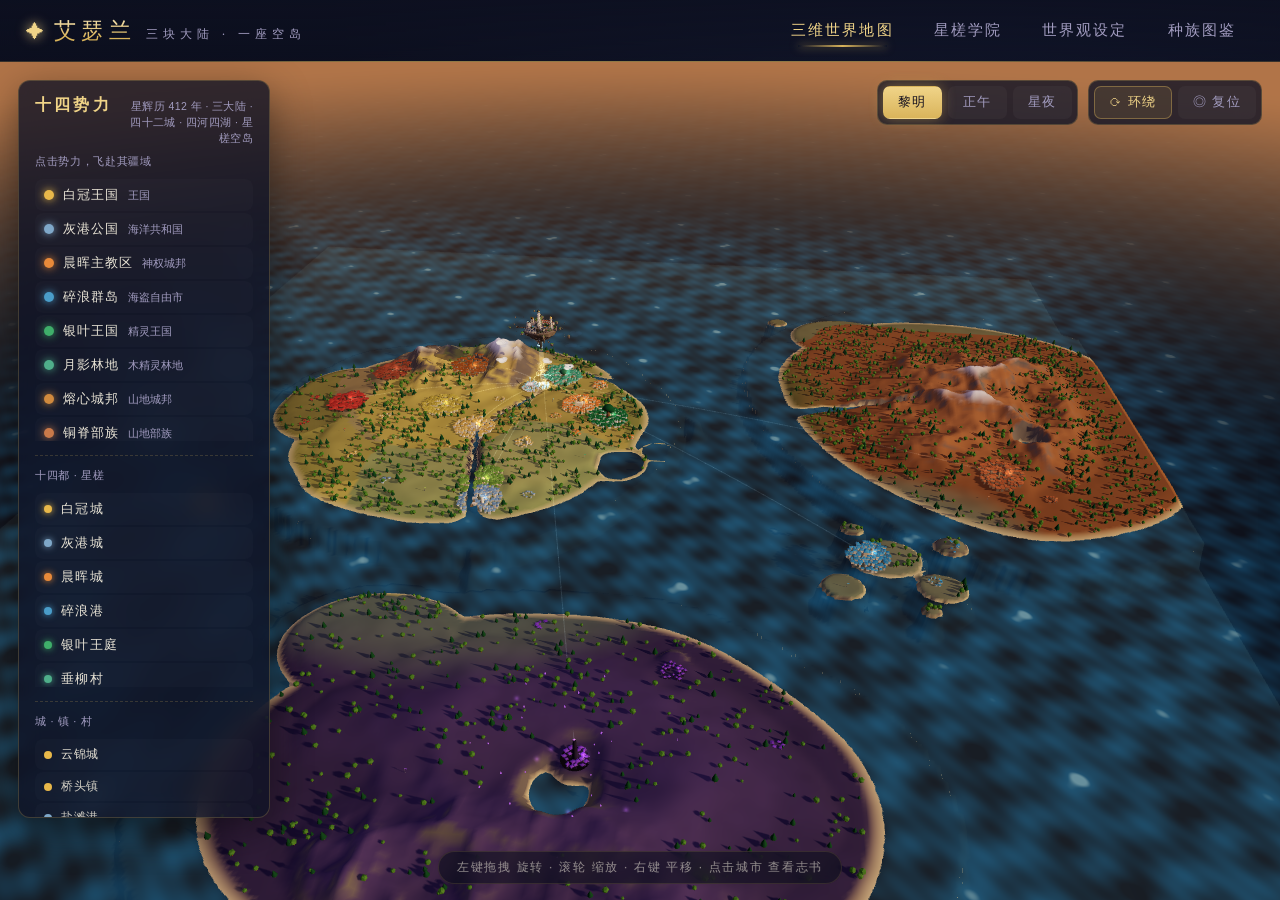
==== commit 7ac41da3: "地图卡片增加「登岛」直达按钮；移动端顶栏与舞台适配" ====
--- a/index.html
+++ b/index.html
@@ -76,6 +76,7 @@
           <div><span>统治者</span><b id="cc-ruler"></b></div>
         </div>
         <p class="cc-lore" id="cc-lore"></p>
+        <button class="ctl-btn cc-goto" id="cc-goto" style="display:none">✦ 登岛 · 进入星槎学院三维观览</button>
       </aside>
 
       <div id="loading">
--- a/css/style.css
+++ b/css/style.css
@@ -1373,3 +1373,6 @@
   .ticket-left { border-right: none; border-bottom: 2px dashed rgba(217, 180, 91, 0.45); }
   .ticket-punch { display: none; }
 }
+
+.cc-goto { display: block; width: 100%; margin-top: 14px; padding: 10px 12px; text-align: center; color: var(--gold-bright); border-color: rgba(217, 180, 91, 0.4); background: rgba(217, 180, 91, 0.1); }
+.cc-goto:hover { background: rgba(217, 180, 91, 0.2); }
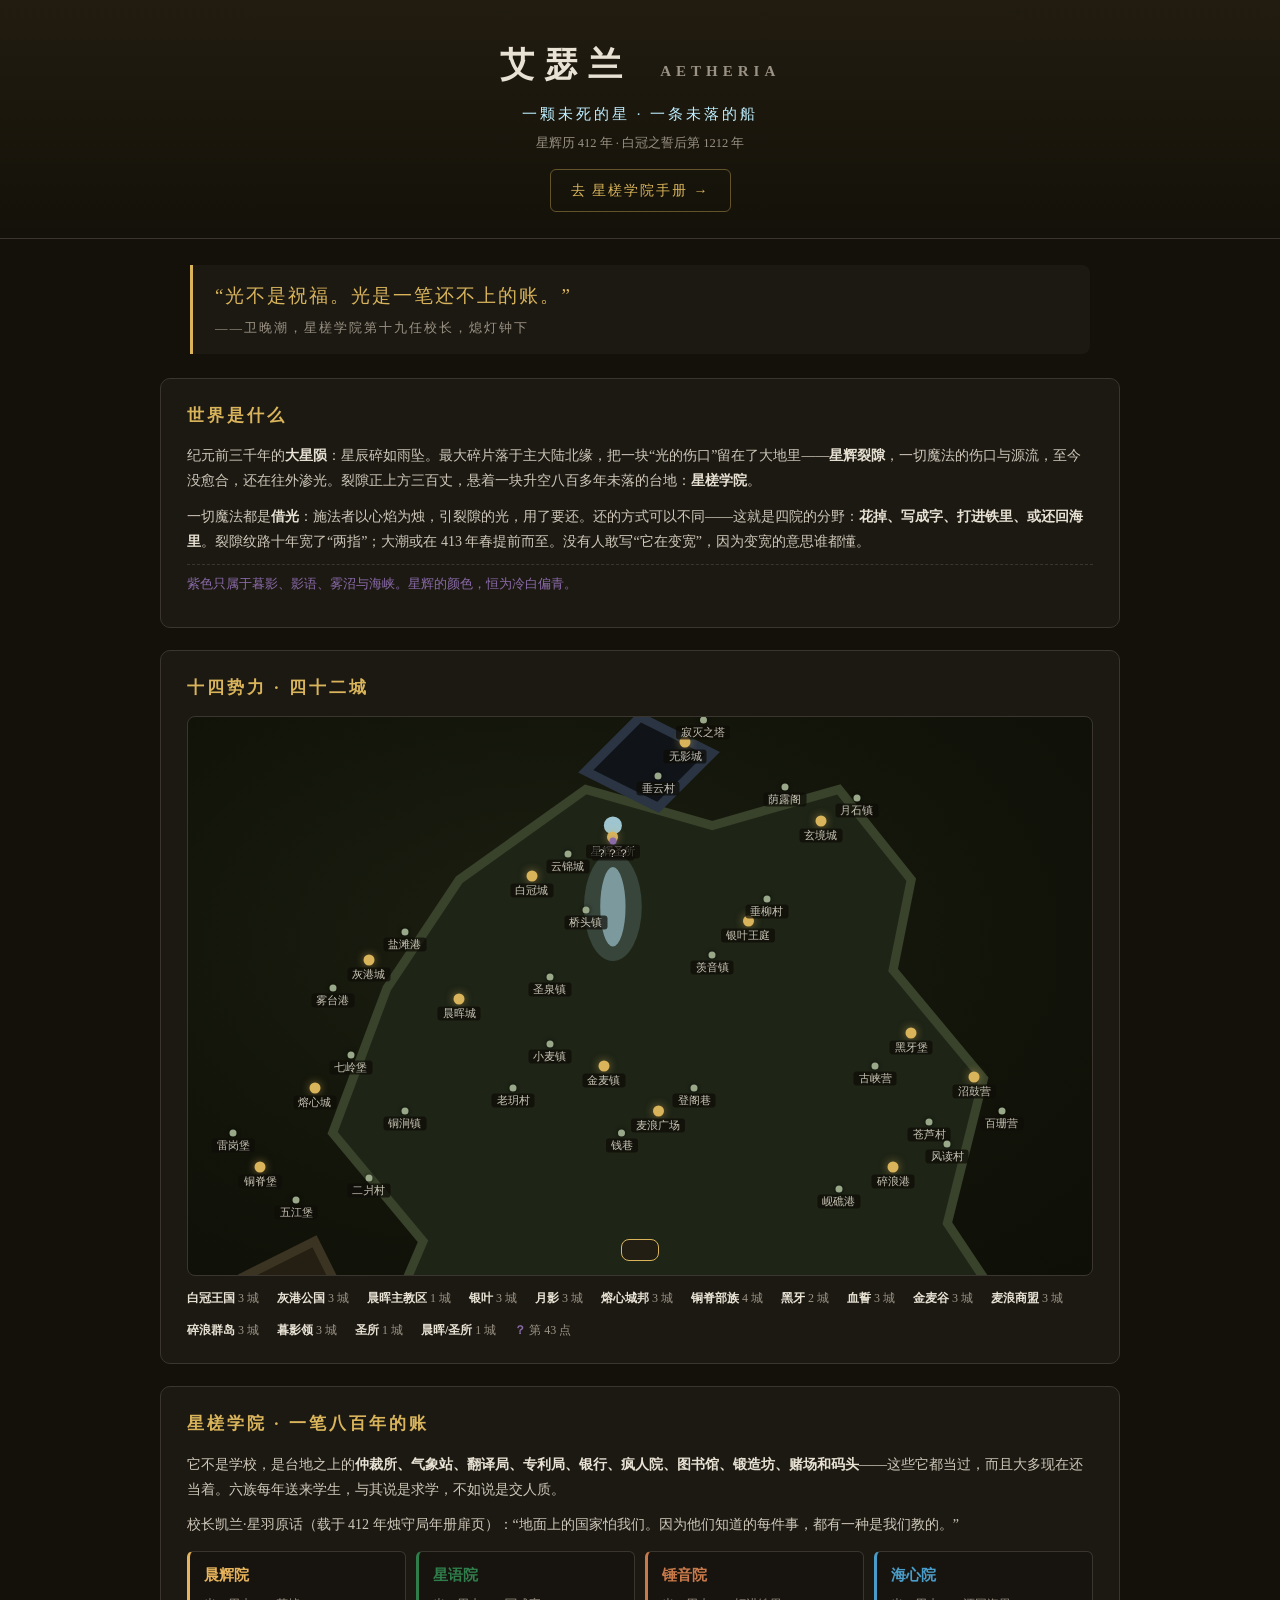
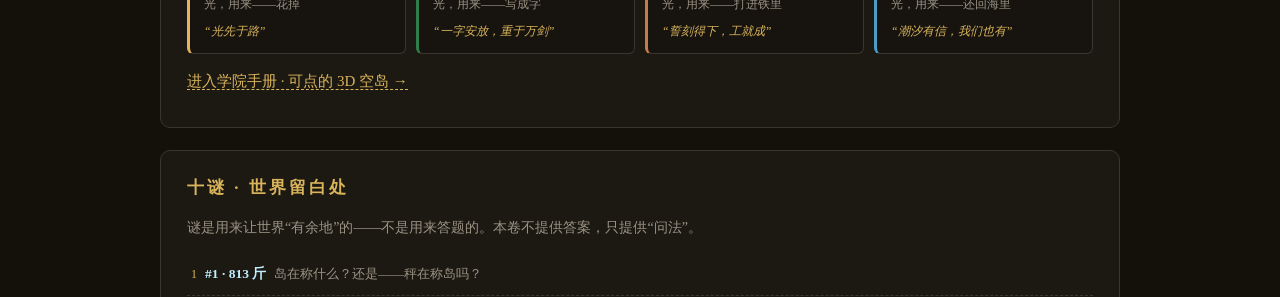
==== commit 24a8a848: "v5 重构：设计宪法+九卷圣经+Blender分区管线+学院手册/世界舆图页 - 设定：docs/DESIGN.md 设计宪法（反AI味清单）；纪年统一星辉历 - 圣经：新增 07-学院生活志 / 0" ====
--- a/index.html
+++ b/index.html
@@ -2,377 +2,14 @@
 <html lang="zh-CN">
 <head>
 <meta charset="UTF-8">
-<meta name="viewport" content="width=device-width, initial-scale=1.0">
-<title>艾瑟兰 · 三块大陆 — 3D 剑与魔法世界</title>
-<meta name="description" content="艾瑟兰（Aetheria）——一个剑与魔法的三维奇幻世界：三块大陆、碎浪群岛、四河四湖、十四势力四十二城，以及悬在星辉裂隙上的空岛学府星槎学院。">
-<link rel="icon" href="data:image/svg+xml,%3Csvg xmlns='http://www.w3.org/2000/svg' viewBox='0 0 24 24'%3E%3Cpath fill='%23e8b84a' d='M12 2l2.4 7.2H22l-6 4.6 2.3 7.2-6.3-4.4-6.3 4.4L8 13.8 2 9.2h7.6z'/%3E%3C/svg%3E">
-<link rel="stylesheet" href="css/style.css">
+<meta http-equiv="refresh" content="0; url=world-modern.html">
+<title>艾瑟兰 · 重定向</title>
+<style>body{background:#131109;color:#e8e2d4;font-family:serif;padding:60px;text-align:center}
+a{color:#d9b45b}</style>
 </head>
 <body>
-
-<div id="app">
-  <!-- ===================== 顶栏 ===================== -->
-  <header id="topbar">
-    <div class="brand">
-      <span class="brand-star">✦</span>
-      <span class="brand-name">艾瑟兰</span>
-      <span class="brand-sub">三块大陆 · 一座空岛</span>
-    </div>
-    <nav class="tabs">
-      <button class="tab active" data-tab="map">三维世界地图</button>
-      <button class="tab" data-tab="academy">星槎学院</button>
-      <button class="tab" data-tab="lore">世界观设定</button>
-      <button class="tab" data-tab="races">种族图鉴</button>
-    </nav>
-  </header>
-
-  <main id="main">
-    <!-- ===================== 3D 世界地图 ===================== -->
-    <section id="tab-map" class="tabpane active">
-      <canvas id="world-canvas"></canvas>
-
-      <div id="map-hud">
-        <div class="hud-panel" id="side-panel">
-          <div class="hud-head">
-            <h3>十四势力</h3>
-            <span class="hud-year" id="map-year"></span>
-          </div>
-          <div class="hud-sub">点击势力，飞赴其疆域</div>
-          <div id="legend-list"></div>
-
-          <div class="hud-sub hud-sub2">十四都 · 星槎</div>
-          <div id="place-caps"></div>
-          <div class="hud-sub hud-sub2">城 · 镇 · 村</div>
-          <div id="place-list"></div>
-        </div>
-
-        <div class="hud-controls">
-          <div class="ctl-group" id="preset-group">
-            <button class="preset-btn active" data-preset="dawn">黎明</button>
-            <button class="preset-btn" data-preset="noon">正午</button>
-            <button class="preset-btn" data-preset="night">星夜</button>
-          </div>
-          <div class="ctl-group">
-            <button class="ctl-btn" id="btn-auto" title="自动环绕世界">⟳ 环绕</button>
-            <button class="ctl-btn" id="btn-reset" title="回到初始视角">◎ 复位</button>
-          </div>
-        </div>
-
-        <div class="hud-hint">左键拖拽 旋转 · 滚轮 缩放 · 右键 平移 · 点击城市 查看志书</div>
-      </div>
-
-      <div id="city-tooltip">
-        <div id="tip-name"></div>
-        <div id="tip-sub"></div>
-      </div>
-
-      <aside id="city-card">
-        <button id="cc-close" title="关闭">✕</button>
-        <span id="cc-race-chip"></span>
-        <h2 id="cc-name"></h2>
-        <div class="cc-title" id="cc-title"></div>
-        <div class="cc-meta">
-          <div><span>人口</span><b id="cc-pop"></b></div>
-          <div><span>统治者</span><b id="cc-ruler"></b></div>
-        </div>
-        <p class="cc-lore" id="cc-lore"></p>
-        <button class="ctl-btn cc-goto" id="cc-goto" style="display:none">✦ 登岛 · 进入星槎学院三维观览</button>
-      </aside>
-
-      <div id="loading">
-        <div class="loading-inner">
-          <div class="loading-star">✦</div>
-          <h1>艾瑟兰</h1>
-          <div class="loading-en">AETHERIA · THREE CONTINENTS, ONE FLOATING ISLE</div>
-          <div class="loading-bar"><span></span></div>
-          <p class="loading-tip">星陨之下，三块大陆正在苏醒……</p>
-        </div>
-      </div>
-    </section>
-
-    <!-- ===================== 星槎学院 ===================== -->
-    <section id="tab-academy" class="tabpane lore-scroll">
-      <div class="academy-wrap">
-
-        <!-- ——— 三维空岛（Blender 建模 → glTF/Draco） ——— -->
-        <div class="academy-stage frame" id="academy-stage">
-          <canvas id="academy-canvas" aria-label="星槎学院三维模型"></canvas>
-          <div id="academy-labels" class="academy-labels" aria-hidden="true"></div>
-
-          <div class="stage-head">
-            <div class="stage-title">
-              <div class="lore-orn">── ✦ ──</div>
-              <h1>星槎学院</h1>
-              <div class="academy-en">XINGCHA ACADEMY · 悬于星辉裂隙之上三百丈</div>
-            </div>
-            <div class="stage-hint" id="academy-hint">拖动旋转 · 滚轮缩放 · 点击建筑读志</div>
-          </div>
-
-          <div class="stage-loading" id="academy-loading">
-            <div class="stage-loading-ring"></div>
-            <div class="stage-loading-text">渡船正在靠岸<span id="academy-progress"></span></div>
-          </div>
-
-          <div class="stage-ctl">
-            <div class="stage-ctl-group" id="academy-presets">
-              <button class="preset-btn active" data-preset="dawn">晨</button>
-              <button class="preset-btn" data-preset="noon">午</button>
-              <button class="preset-btn" data-preset="night">夜</button>
-            </div>
-            <div class="stage-ctl-group">
-              <button class="ctl-btn" id="academy-home" title="回到全景">全景</button>
-              <button class="ctl-btn" id="academy-under" title="看岛底与塔根">岛底</button>
-              <button class="ctl-btn" id="academy-orbit" title="自动环绕">环绕</button>
-              <button class="ctl-btn" id="academy-labels-toggle" title="显示/隐藏地名">地名</button>
-              <button class="ctl-btn" id="academy-full" title="全屏">全屏</button>
-            </div>
-          </div>
-
-          <div class="stage-hover" id="academy-hover"></div>
-
-          <aside class="spot-card" id="spot-card">
-            <button class="spot-close" id="spot-close" aria-label="关闭">×</button>
-            <div class="spot-sub" id="spot-sub"></div>
-            <h3 id="spot-name"></h3>
-            <p id="spot-text"></p>
-            <div class="spot-nav">
-              <button class="ctl-btn" id="spot-prev">‹ 上一处</button>
-              <span id="spot-index"></span>
-              <button class="ctl-btn" id="spot-next">下一处 ›</button>
-            </div>
-          </aside>
-        </div>
-
-        <!-- 岛上地名索引 -->
-        <div class="spot-index-row" id="spot-list"></div>
-
-        <!-- ——— 船票 ——— -->
-        <div class="academy-ticket frame">
-          <div class="ticket-left">
-            <div class="ticket-punch"></div>
-            <div class="ticket-title">船 票</div>
-            <div class="ticket-front" id="ticket-front"></div>
-            <div class="ticket-back" id="ticket-back"></div>
-          </div>
-          <div class="ticket-right">
-            <blockquote class="academy-motto" id="academy-motto"></blockquote>
-            <div class="academy-stats">
-              <div><span>创立</span><b id="academy-founded"></b></div>
-              <div><span>升空</span><b id="academy-lifted"></b></div>
-              <div><span>校长</span><b id="academy-head"></b></div>
-              <div><span>入学</span><b id="academy-admit"></b></div>
-              <div><span>位置</span><b id="academy-location"></b></div>
-            </div>
-          </div>
-        </div>
-
-        <section class="academy-section frame">
-          <div class="sec-head">
-            <span class="sec-no"><i>壹</i></span>
-            <h2>星槎不是船</h2>
-          </div>
-          <div id="academy-intro" class="academy-history"></div>
-        </section>
-
-        <section class="academy-section frame">
-          <div class="sec-head">
-            <span class="sec-no"><i>贰</i></span>
-            <h2>一千二百年的来历</h2>
-          </div>
-          <div id="academy-history" class="academy-history"></div>
-        </section>
-
-        <section class="academy-section frame">
-          <div class="sec-head">
-            <span class="sec-no"><i>叁</i></span>
-            <h2>四院</h2>
-          </div>
-          <p class="academy-note">台地升空那夜，四个学徒各抱着一根柱子没松手。那四根柱子，后来成了四院的院徽。分选的光落在哪一色上，学生就住在哪一色回廊的尽头。</p>
-          <div id="house-grid" class="house-grid"></div>
-        </section>
-
-        <section class="academy-section frame">
-          <div class="sec-head">
-            <span class="sec-no"><i>肆</i></span>
-            <h2>分选礼</h2>
-          </div>
-          <div class="sorting-row">
-            <img class="sorting-img" src="img/sorting-scene.jpg" alt="分选礼：星陨塔顶的裂隙晶">
-            <div class="sorting-body">
-              <h4>裂隙晶会问一个问题</h4>
-              <p id="academy-sorting"></p>
-              <div class="sorting-records" id="sorting-records"></div>
-            </div>
-          </div>
-        </section>
-
-        <section class="academy-section frame">
-          <div class="sec-head">
-            <span class="sec-no"><i>伍</i></span>
-            <h2>槎埠时刻 · 摆渡人</h2>
-          </div>
-          <div class="ferry-row">
-            <table class="ferry-table" id="ferry-table"></table>
-            <div class="ferry-body">
-              <p id="ferry-desc"></p>
-              <p id="ferry-man"></p>
-            </div>
-          </div>
-        </section>
-
-        <section class="academy-section frame">
-          <div class="sec-head">
-            <span class="sec-no"><i>陆</i></span>
-            <h2>星槎七律 · 十四贡</h2>
-          </div>
-          <div class="academy-grid">
-            <div class="academy-col">
-              <h4 class="academy-col-h">七律</h4>
-              <ol id="academy-laws" class="law-list"></ol>
-            </div>
-            <div class="academy-col">
-              <h4 class="academy-col-h">十四贡（束脩）</h4>
-              <div id="academy-tributes" class="tribute-list"></div>
-            </div>
-          </div>
-        </section>
-
-        <section class="academy-section frame">
-          <div class="sec-head">
-            <span class="sec-no"><i>柒</i></span>
-            <h2>岛上的日子</h2>
-          </div>
-          <div class="academy-grid">
-            <div class="academy-col">
-              <h4 class="academy-col-h">仪典</h4>
-              <div id="academy-rituals"></div>
-            </div>
-            <div class="academy-col">
-              <h4 class="academy-col-h">建模札记</h4>
-              <div id="academy-making" class="academy-making"></div>
-            </div>
-          </div>
-        </section>
-
-        <footer class="lore-foot">
-          <div class="lore-orn">────── ✦ ──────</div>
-          <p>在三维地图里点击裂隙上方的空岛，可以飞赴星槎。潮汐之夜，整座岛会随光微微起伏。</p>
-        </footer>
-      </div>
-    </section>
-
-    <!-- ===================== 世界观设定 ===================== -->
-    <section id="tab-lore" class="tabpane lore-scroll">
-      <div class="lore-wrap">
-
-        <div class="lore-hero frame">
-          <div class="lore-orn">────── ✦ ──────</div>
-          <h1 id="lore-name">艾瑟兰</h1>
-          <div class="lore-en" id="lore-en">AETHERIA · THREE CONTINENTS, ONE FLOATING ISLE</div>
-          <blockquote>
-            <p id="lore-epigraph"></p>
-            <cite id="lore-epigraph-source"></cite>
-          </blockquote>
-          <div class="lore-chips">
-            <span>高奇幻 · 剑与魔法</span>
-            <span>三大陆 · 十四势力 · 四十二城</span>
-            <span id="lore-year">星辉历 412 年</span>
-            <span>四河四湖 · 雾沼 · 星槎空岛</span>
-          </div>
-        </div>
-
-        <!-- 创世神话 -->
-        <section class="lore-section frame">
-          <div class="sec-head">
-            <span class="sec-no"><i>壹</i></span>
-            <h2>创世神话 · 星陨创世</h2>
-          </div>
-          <p class="dropcap">起初，没有大地，没有天空，只有无边无际的虚空之洋。星辉女神<span class="hl-gold">艾瑟拉</span>在虚空中行走、歌唱，她的歌声所及之处，海水便从虚空中醒来。那是世界之前唯一的声音。</p>
-          <p>直到虚空之蛇<span class="hl-purple">沃伊德</span>醒来。它与星辉女神缠斗七日七夜，星辰一颗接一颗坠落。第九日黄昏，沃伊德逃回虚心的深处，而女神倒在虚空中，再未站起——她的血与泪化作无数星辰碎片，坠入大海。那便是<span class="hl-gold">大星陨</span>。</p>
-          <p>碎片所沉之处，大地隆起。最大的碎片落在世界中央，至今仍在燃烧，那便是<span class="hl-cyan">星辉裂隙</span>；较小的碎片散作种子，长成森林、河流，与第一批呼吸着的生灵。碎片里不灭的光，被世界的人称为「星辉」——一切魔法的源头。这片大陆，因此得名<span class="hl-gold">艾瑟兰</span>。</p>
-        </section>
-
-        <!-- 纪元年表 -->
-        <section class="lore-section frame">
-          <div class="sec-head">
-            <span class="sec-no"><i>贰</i></span>
-            <h2>纪元年表</h2>
-          </div>
-          <div id="chronicle-list" class="chronicle"></div>
-        </section>
-
-        <!-- 地理志 -->
-        <section class="lore-section frame">
-          <div class="sec-head">
-            <span class="sec-no"><i>叁</i></span>
-            <h2>地理志</h2>
-          </div>
-          <div class="geo-grid" id="geo-grid"></div>
-        </section>
-
-        <!-- 星辉魔法 -->
-        <section class="lore-section frame">
-          <div class="sec-head">
-            <span class="sec-no"><i>肆</i></span>
-            <h2>星辉魔法</h2>
-          </div>
-          <p class="magic-intro" id="magic-intro"></p>
-          <div id="school-grid" class="school-grid"></div>
-        </section>
-
-        <!-- 神器图鉴 -->
-        <section class="lore-section frame">
-          <div class="sec-head">
-            <span class="sec-no"><i>伍</i></span>
-            <h2>神器图鉴</h2>
-          </div>
-          <div id="artifact-list" class="artifact-list"></div>
-        </section>
-
-        <!-- 名词典 -->
-        <section class="lore-section frame">
-          <div class="sec-head">
-            <span class="sec-no"><i>陆</i></span>
-            <h2>名词典</h2>
-          </div>
-          <div id="glossary-table" class="glossary"></div>
-        </section>
-
-        <footer class="lore-foot">
-          <div class="lore-orn">────── ✦ ──────</div>
-          <p>艾瑟兰是一个原创高奇幻世界，其气质受 D&D 与剑与魔法传统启发。所有种族、地名、人物与故事均为虚构。</p>
-        </footer>
-
-      </div>
-    </section>
-
-    <!-- ===================== 种族图鉴 ===================== -->
-    <section id="tab-races" class="tabpane lore-scroll">
-      <div class="races-wrap">
-        <div class="races-hero frame">
-          <div class="lore-orn">────── ✦ ──────</div>
-          <h1>种族图鉴</h1>
-          <p>《白冠之誓》下，三块大陆为十四势力共有：人类四王一岛，精灵两林，矮人两山，兽人两团，半身人一谷一盟——一影在北方独立的大陆上，隔着暮影海峡守望。以下条目摘自《白冠圣典 · 异族卷》、银叶王国档案馆、灰港商会账册与黑牙堡的战鼓记录。</p>
-        </div>
-        <div id="race-grid" class="race-grid"></div>
-        <footer class="lore-foot">
-          <div class="lore-orn">────── ✦ ──────</div>
-          <p>※ 图鉴中的人口与寿命为星辉历 412 年的估算值。暮影领的数据，来自不愿意透露姓名的商人。</p>
-        </footer>
-      </div>
-    </section>
-  </main>
-</div>
-
-<script src="vendor/three.min.js"></script>
-<script src="vendor/OrbitControls.js"></script>
-<script src="vendor/GLTFLoader.js"></script>
-<script src="vendor/DRACOLoader.js"></script>
-<script src="js/noise.js"></script>
-<script src="js/terrain.js"></script>
-<script src="js/data.js"></script>
-<script src="js/world.js"></script>
-<script src="js/academy3d.js"></script>
-<script src="js/app.js"></script>
+<h1>艾瑟兰 · 星辉历 412 年</h1>
+<p>正在前往新版世界舆图 · <a href="world-modern.html">world-modern.html</a></p>
+<p style="color:#9a9284;font-size:13px">旧版世界地图（v3 网页三维大陆）已归档至 <code>legacy/</code>。</p>
 </body>
 </html>
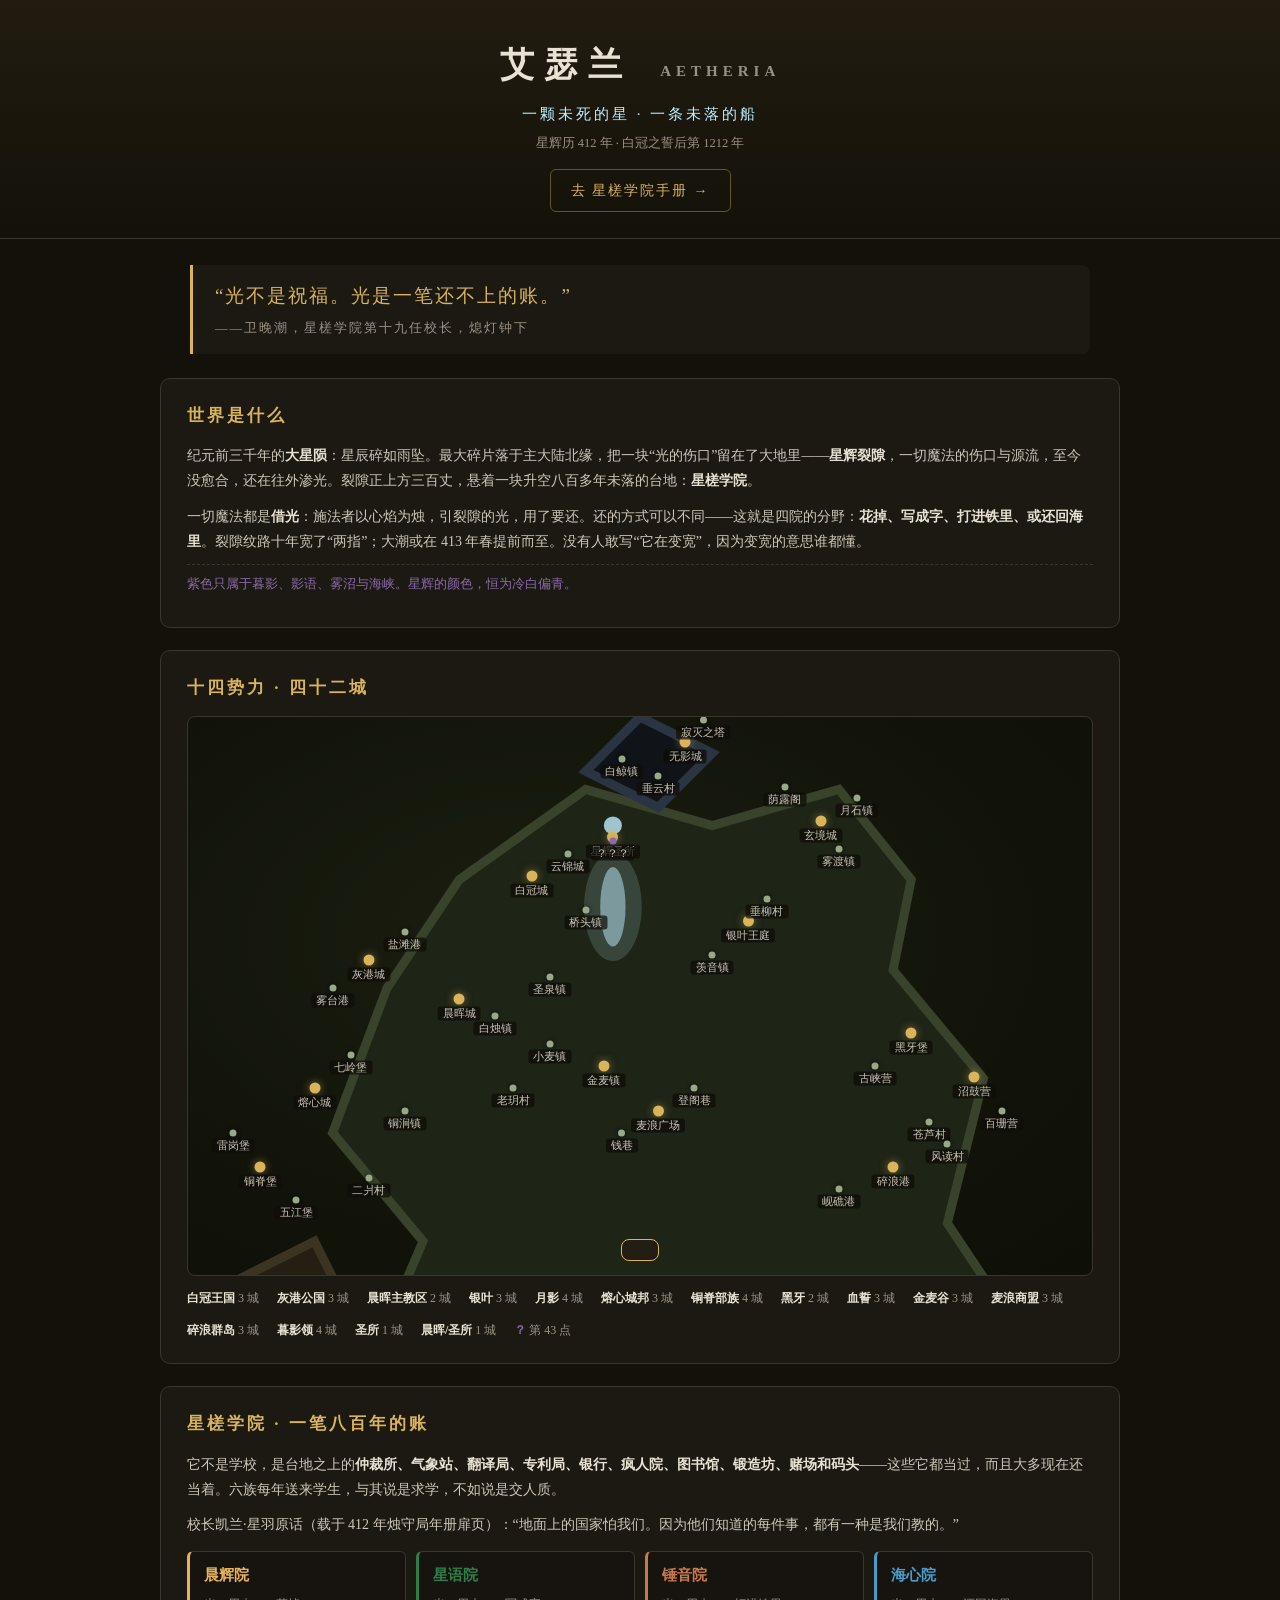
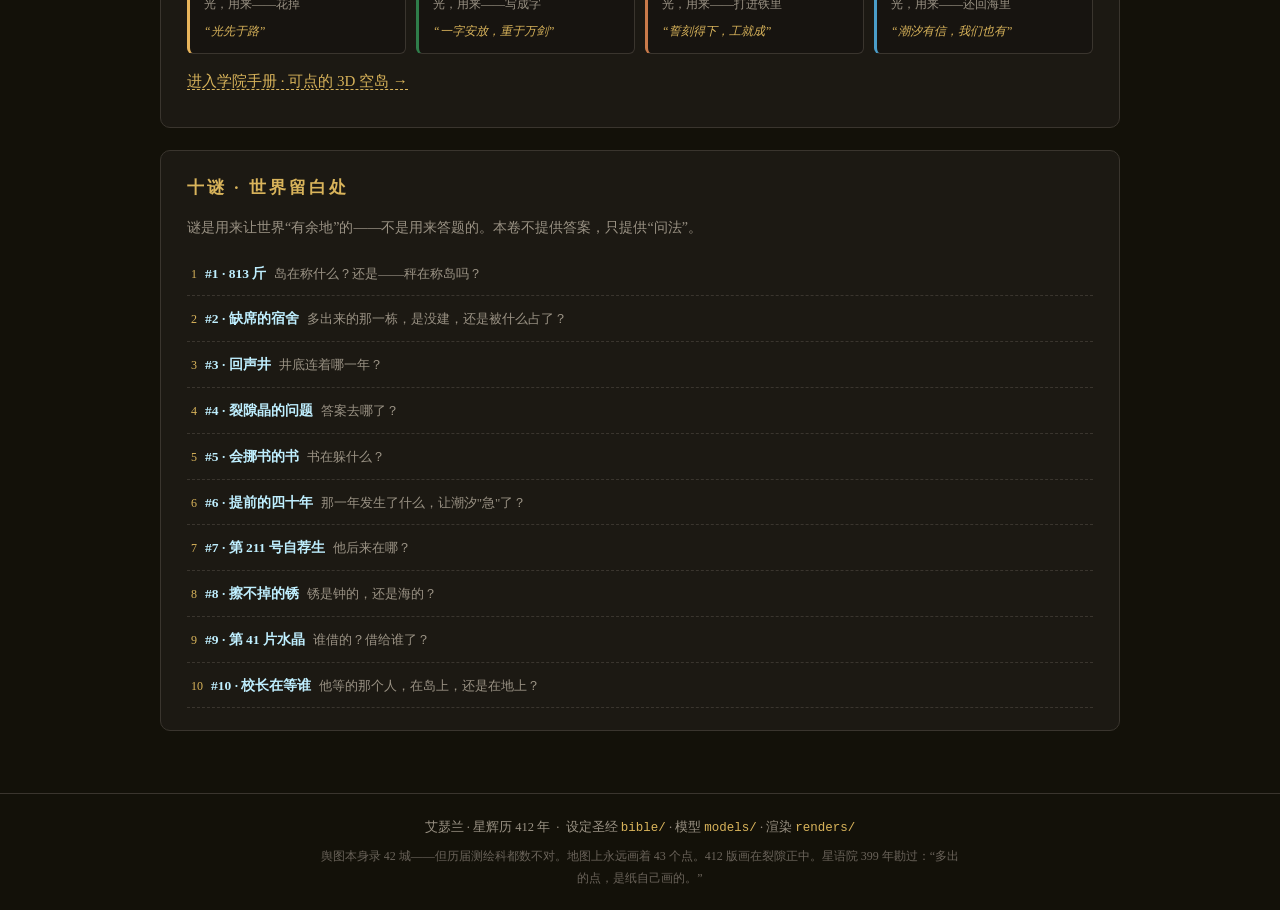
==== commit ab5f2510: "完善 v5 版本快照与网页入口" ====
--- a/index.html
+++ b/index.html
@@ -4,6 +4,7 @@
 <meta charset="UTF-8">
 <meta http-equiv="refresh" content="0; url=world-modern.html">
 <title>艾瑟兰 · 重定向</title>
+<link rel="icon" href="data:image/svg+xml,%3Csvg xmlns='http://www.w3.org/2000/svg' viewBox='0 0 24 24'%3E%3Cpath fill='%23d9b45b' d='M12 2l1.8 7.2L21 12l-7.2 2.8L12 22l-1.8-7.2L3 12l7.2-2.8z'/%3E%3C/svg%3E">
 <style>body{background:#131109;color:#e8e2d4;font-family:serif;padding:60px;text-align:center}
 a{color:#d9b45b}</style>
 </head>
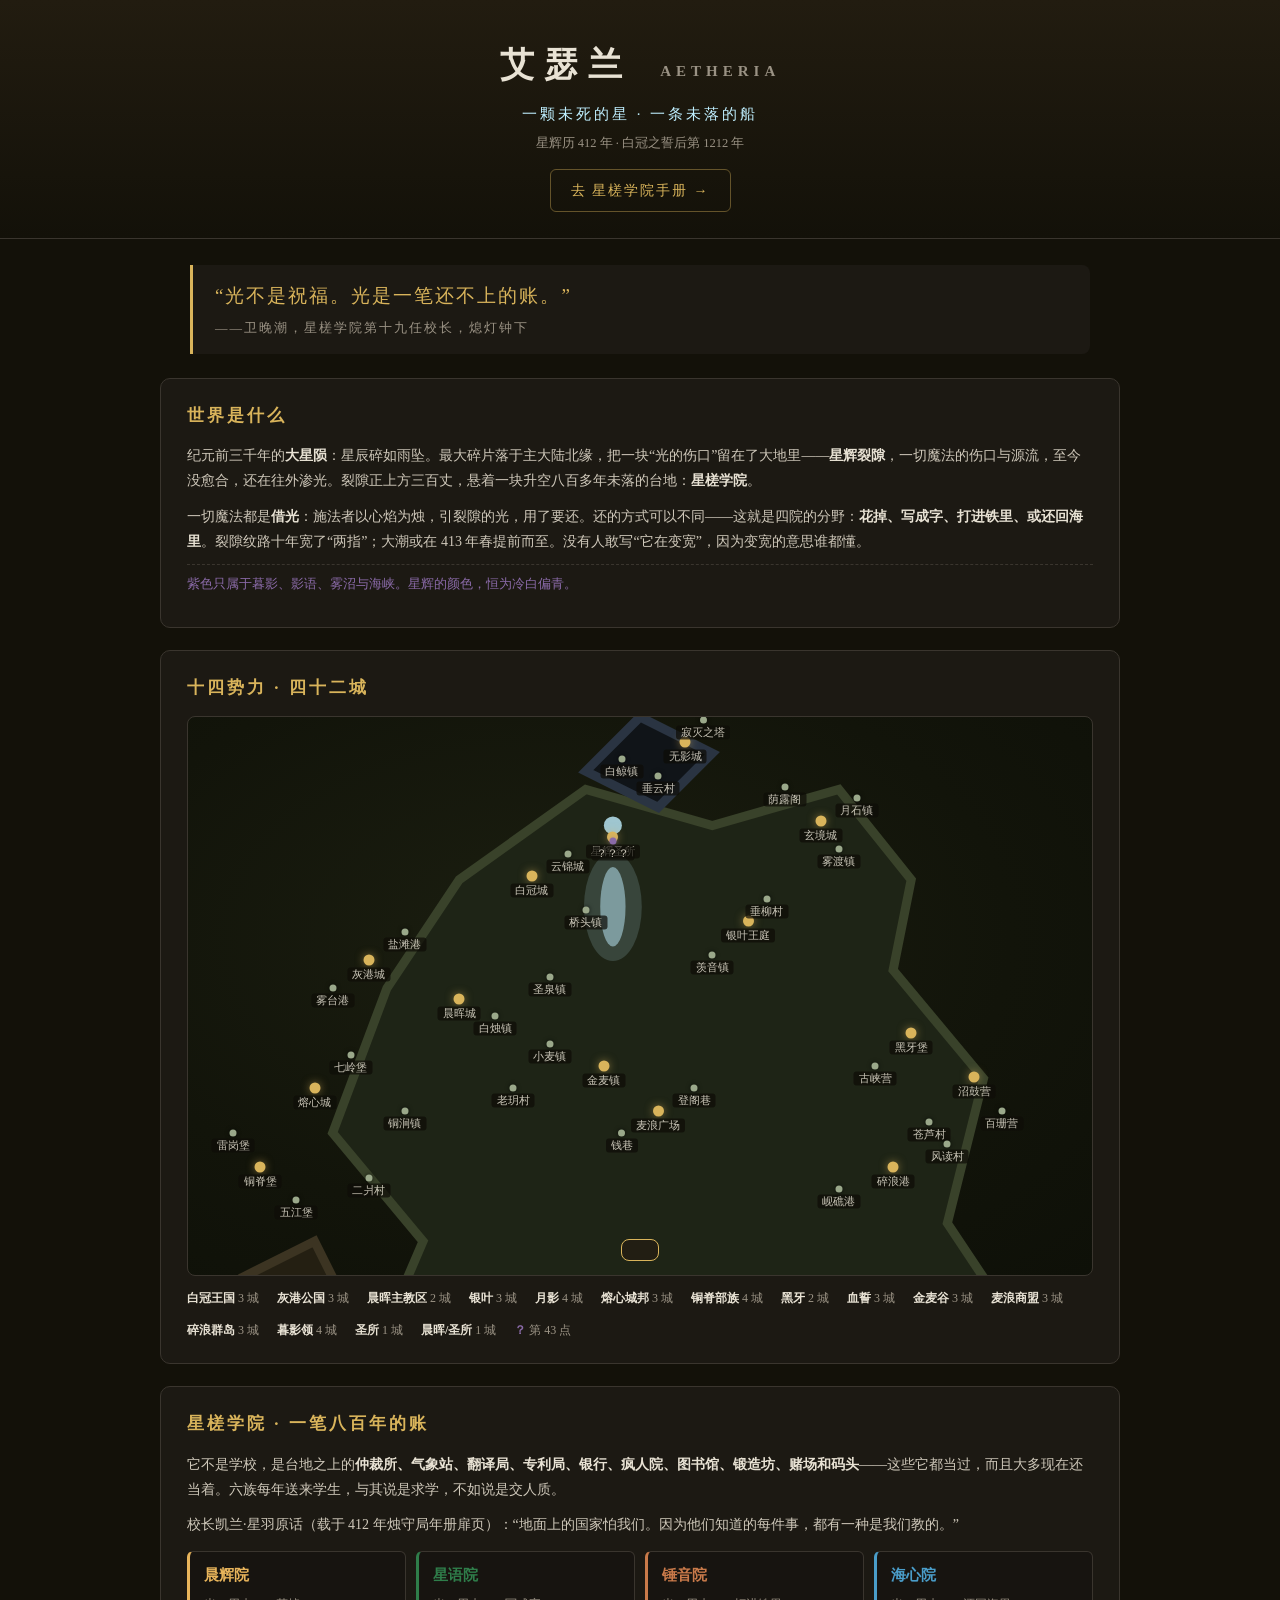
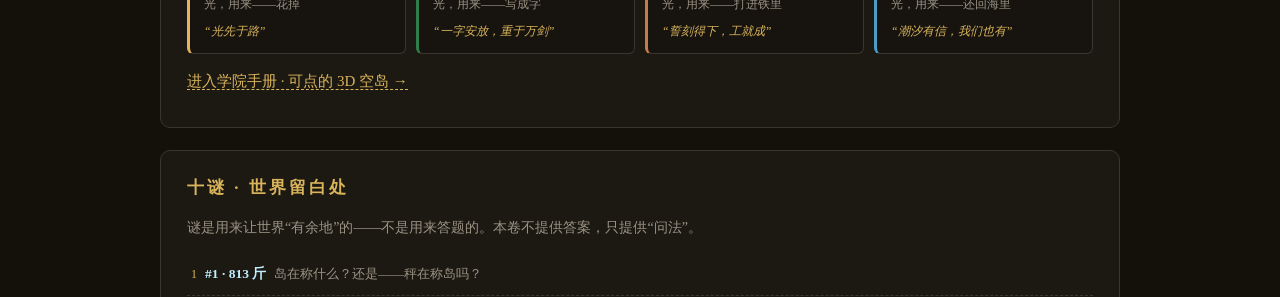
==== commit 2d88b5d1: "校正 v5 版本说明" ====
--- a/index.html
+++ b/index.html
@@ -11,6 +11,6 @@
 <body>
 <h1>艾瑟兰 · 星辉历 412 年</h1>
 <p>正在前往新版世界舆图 · <a href="world-modern.html">world-modern.html</a></p>
-<p style="color:#9a9284;font-size:13px">旧版世界地图（v3 网页三维大陆）已归档至 <code>legacy/</code>。</p>
+<p style="color:#9a9284;font-size:13px">旧版世界地图保留在 <code>version/v4-modern-bible</code> 等历史版本分支中。</p>
 </body>
 </html>
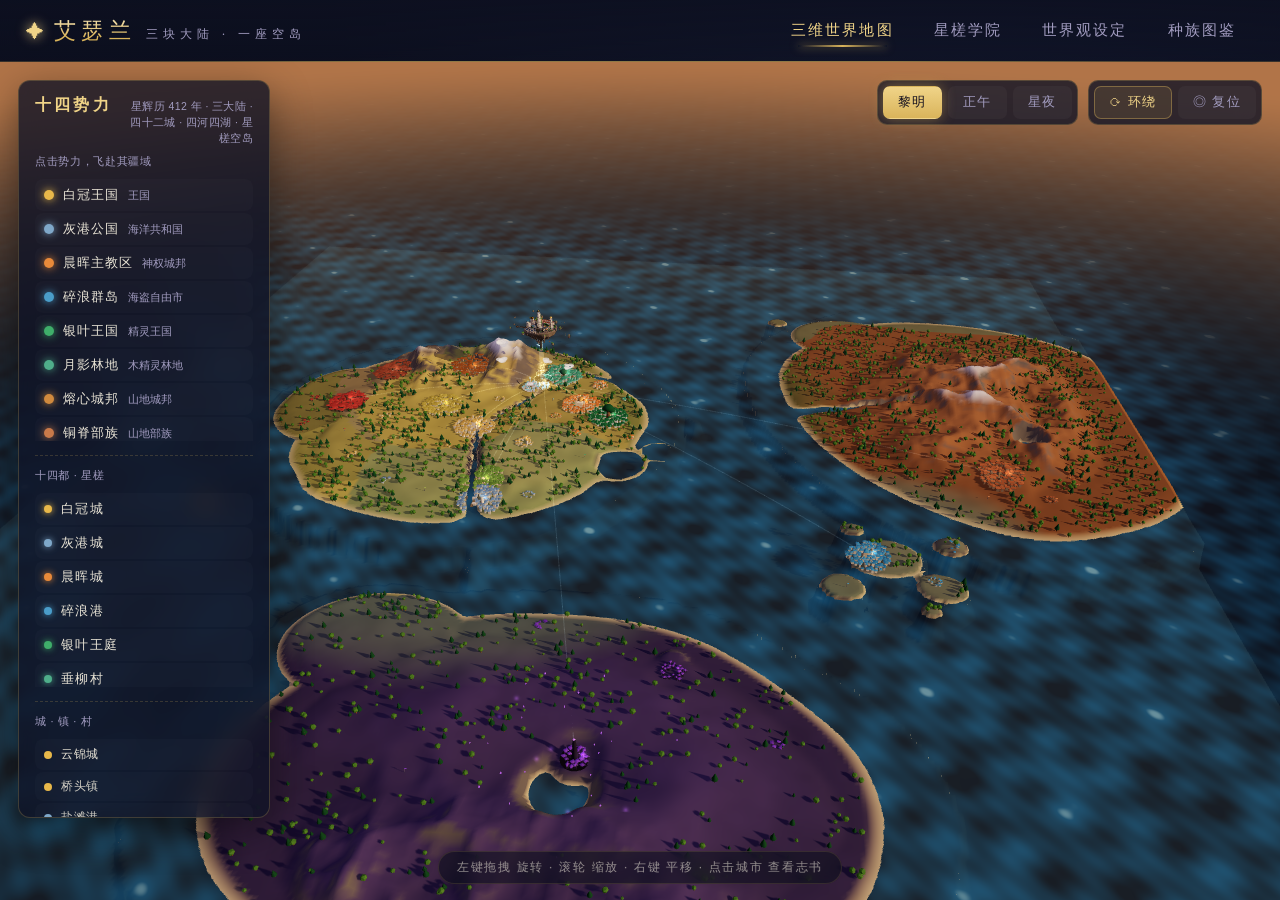
==== commit 43b2a2e1: "选择 v4 Blender 学院版作为默认版本" ====
--- a/index.html
+++ b/index.html
@@ -2,15 +2,377 @@
 <html lang="zh-CN">
 <head>
 <meta charset="UTF-8">
-<meta http-equiv="refresh" content="0; url=world-modern.html">
-<title>艾瑟兰 · 重定向</title>
-<link rel="icon" href="data:image/svg+xml,%3Csvg xmlns='http://www.w3.org/2000/svg' viewBox='0 0 24 24'%3E%3Cpath fill='%23d9b45b' d='M12 2l1.8 7.2L21 12l-7.2 2.8L12 22l-1.8-7.2L3 12l7.2-2.8z'/%3E%3C/svg%3E">
-<style>body{background:#131109;color:#e8e2d4;font-family:serif;padding:60px;text-align:center}
-a{color:#d9b45b}</style>
+<meta name="viewport" content="width=device-width, initial-scale=1.0">
+<title>艾瑟兰 · 三块大陆 — 3D 剑与魔法世界</title>
+<meta name="description" content="艾瑟兰（Aetheria）——一个剑与魔法的三维奇幻世界：三块大陆、碎浪群岛、四河四湖、十四势力四十二城，以及悬在星辉裂隙上的空岛学府星槎学院。">
+<link rel="icon" href="data:image/svg+xml,%3Csvg xmlns='http://www.w3.org/2000/svg' viewBox='0 0 24 24'%3E%3Cpath fill='%23e8b84a' d='M12 2l2.4 7.2H22l-6 4.6 2.3 7.2-6.3-4.4-6.3 4.4L8 13.8 2 9.2h7.6z'/%3E%3C/svg%3E">
+<link rel="stylesheet" href="css/style.css">
 </head>
 <body>
-<h1>艾瑟兰 · 星辉历 412 年</h1>
-<p>正在前往新版世界舆图 · <a href="world-modern.html">world-modern.html</a></p>
-<p style="color:#9a9284;font-size:13px">旧版世界地图保留在 <code>version/v4-modern-bible</code> 等历史版本分支中。</p>
+
+<div id="app">
+  <!-- ===================== 顶栏 ===================== -->
+  <header id="topbar">
+    <div class="brand">
+      <span class="brand-star">✦</span>
+      <span class="brand-name">艾瑟兰</span>
+      <span class="brand-sub">三块大陆 · 一座空岛</span>
+    </div>
+    <nav class="tabs">
+      <button class="tab active" data-tab="map">三维世界地图</button>
+      <button class="tab" data-tab="academy">星槎学院</button>
+      <button class="tab" data-tab="lore">世界观设定</button>
+      <button class="tab" data-tab="races">种族图鉴</button>
+    </nav>
+  </header>
+
+  <main id="main">
+    <!-- ===================== 3D 世界地图 ===================== -->
+    <section id="tab-map" class="tabpane active">
+      <canvas id="world-canvas"></canvas>
+
+      <div id="map-hud">
+        <div class="hud-panel" id="side-panel">
+          <div class="hud-head">
+            <h3>十四势力</h3>
+            <span class="hud-year" id="map-year"></span>
+          </div>
+          <div class="hud-sub">点击势力，飞赴其疆域</div>
+          <div id="legend-list"></div>
+
+          <div class="hud-sub hud-sub2">十四都 · 星槎</div>
+          <div id="place-caps"></div>
+          <div class="hud-sub hud-sub2">城 · 镇 · 村</div>
+          <div id="place-list"></div>
+        </div>
+
+        <div class="hud-controls">
+          <div class="ctl-group" id="preset-group">
+            <button class="preset-btn active" data-preset="dawn">黎明</button>
+            <button class="preset-btn" data-preset="noon">正午</button>
+            <button class="preset-btn" data-preset="night">星夜</button>
+          </div>
+          <div class="ctl-group">
+            <button class="ctl-btn" id="btn-auto" title="自动环绕世界">⟳ 环绕</button>
+            <button class="ctl-btn" id="btn-reset" title="回到初始视角">◎ 复位</button>
+          </div>
+        </div>
+
+        <div class="hud-hint">左键拖拽 旋转 · 滚轮 缩放 · 右键 平移 · 点击城市 查看志书</div>
+      </div>
+
+      <div id="city-tooltip">
+        <div id="tip-name"></div>
+        <div id="tip-sub"></div>
+      </div>
+
+      <aside id="city-card">
+        <button id="cc-close" title="关闭">✕</button>
+        <span id="cc-race-chip"></span>
+        <h2 id="cc-name"></h2>
+        <div class="cc-title" id="cc-title"></div>
+        <div class="cc-meta">
+          <div><span>人口</span><b id="cc-pop"></b></div>
+          <div><span>统治者</span><b id="cc-ruler"></b></div>
+        </div>
+        <p class="cc-lore" id="cc-lore"></p>
+        <button class="ctl-btn cc-goto" id="cc-goto" style="display:none">✦ 登岛 · 进入星槎学院三维观览</button>
+      </aside>
+
+      <div id="loading">
+        <div class="loading-inner">
+          <div class="loading-star">✦</div>
+          <h1>艾瑟兰</h1>
+          <div class="loading-en">AETHERIA · THREE CONTINENTS, ONE FLOATING ISLE</div>
+          <div class="loading-bar"><span></span></div>
+          <p class="loading-tip">星陨之下，三块大陆正在苏醒……</p>
+        </div>
+      </div>
+    </section>
+
+    <!-- ===================== 星槎学院 ===================== -->
+    <section id="tab-academy" class="tabpane lore-scroll">
+      <div class="academy-wrap">
+
+        <!-- ——— 三维空岛（Blender 建模 → glTF/Draco） ——— -->
+        <div class="academy-stage frame" id="academy-stage">
+          <canvas id="academy-canvas" aria-label="星槎学院三维模型"></canvas>
+          <div id="academy-labels" class="academy-labels" aria-hidden="true"></div>
+
+          <div class="stage-head">
+            <div class="stage-title">
+              <div class="lore-orn">── ✦ ──</div>
+              <h1>星槎学院</h1>
+              <div class="academy-en">XINGCHA ACADEMY · 悬于星辉裂隙之上三百丈</div>
+            </div>
+            <div class="stage-hint" id="academy-hint">拖动旋转 · 滚轮缩放 · 点击建筑读志</div>
+          </div>
+
+          <div class="stage-loading" id="academy-loading">
+            <div class="stage-loading-ring"></div>
+            <div class="stage-loading-text">渡船正在靠岸<span id="academy-progress"></span></div>
+          </div>
+
+          <div class="stage-ctl">
+            <div class="stage-ctl-group" id="academy-presets">
+              <button class="preset-btn active" data-preset="dawn">晨</button>
+              <button class="preset-btn" data-preset="noon">午</button>
+              <button class="preset-btn" data-preset="night">夜</button>
+            </div>
+            <div class="stage-ctl-group">
+              <button class="ctl-btn" id="academy-home" title="回到全景">全景</button>
+              <button class="ctl-btn" id="academy-under" title="看岛底与塔根">岛底</button>
+              <button class="ctl-btn" id="academy-orbit" title="自动环绕">环绕</button>
+              <button class="ctl-btn" id="academy-labels-toggle" title="显示/隐藏地名">地名</button>
+              <button class="ctl-btn" id="academy-full" title="全屏">全屏</button>
+            </div>
+          </div>
+
+          <div class="stage-hover" id="academy-hover"></div>
+
+          <aside class="spot-card" id="spot-card">
+            <button class="spot-close" id="spot-close" aria-label="关闭">×</button>
+            <div class="spot-sub" id="spot-sub"></div>
+            <h3 id="spot-name"></h3>
+            <p id="spot-text"></p>
+            <div class="spot-nav">
+              <button class="ctl-btn" id="spot-prev">‹ 上一处</button>
+              <span id="spot-index"></span>
+              <button class="ctl-btn" id="spot-next">下一处 ›</button>
+            </div>
+          </aside>
+        </div>
+
+        <!-- 岛上地名索引 -->
+        <div class="spot-index-row" id="spot-list"></div>
+
+        <!-- ——— 船票 ——— -->
+        <div class="academy-ticket frame">
+          <div class="ticket-left">
+            <div class="ticket-punch"></div>
+            <div class="ticket-title">船 票</div>
+            <div class="ticket-front" id="ticket-front"></div>
+            <div class="ticket-back" id="ticket-back"></div>
+          </div>
+          <div class="ticket-right">
+            <blockquote class="academy-motto" id="academy-motto"></blockquote>
+            <div class="academy-stats">
+              <div><span>创立</span><b id="academy-founded"></b></div>
+              <div><span>升空</span><b id="academy-lifted"></b></div>
+              <div><span>校长</span><b id="academy-head"></b></div>
+              <div><span>入学</span><b id="academy-admit"></b></div>
+              <div><span>位置</span><b id="academy-location"></b></div>
+            </div>
+          </div>
+        </div>
+
+        <section class="academy-section frame">
+          <div class="sec-head">
+            <span class="sec-no"><i>壹</i></span>
+            <h2>星槎不是船</h2>
+          </div>
+          <div id="academy-intro" class="academy-history"></div>
+        </section>
+
+        <section class="academy-section frame">
+          <div class="sec-head">
+            <span class="sec-no"><i>贰</i></span>
+            <h2>一千二百年的来历</h2>
+          </div>
+          <div id="academy-history" class="academy-history"></div>
+        </section>
+
+        <section class="academy-section frame">
+          <div class="sec-head">
+            <span class="sec-no"><i>叁</i></span>
+            <h2>四院</h2>
+          </div>
+          <p class="academy-note">台地升空那夜，四个学徒各抱着一根柱子没松手。那四根柱子，后来成了四院的院徽。分选的光落在哪一色上，学生就住在哪一色回廊的尽头。</p>
+          <div id="house-grid" class="house-grid"></div>
+        </section>
+
+        <section class="academy-section frame">
+          <div class="sec-head">
+            <span class="sec-no"><i>肆</i></span>
+            <h2>分选礼</h2>
+          </div>
+          <div class="sorting-row">
+            <img class="sorting-img" src="img/sorting-scene.jpg" alt="分选礼：星陨塔顶的裂隙晶">
+            <div class="sorting-body">
+              <h4>裂隙晶会问一个问题</h4>
+              <p id="academy-sorting"></p>
+              <div class="sorting-records" id="sorting-records"></div>
+            </div>
+          </div>
+        </section>
+
+        <section class="academy-section frame">
+          <div class="sec-head">
+            <span class="sec-no"><i>伍</i></span>
+            <h2>槎埠时刻 · 摆渡人</h2>
+          </div>
+          <div class="ferry-row">
+            <table class="ferry-table" id="ferry-table"></table>
+            <div class="ferry-body">
+              <p id="ferry-desc"></p>
+              <p id="ferry-man"></p>
+            </div>
+          </div>
+        </section>
+
+        <section class="academy-section frame">
+          <div class="sec-head">
+            <span class="sec-no"><i>陆</i></span>
+            <h2>星槎七律 · 十四贡</h2>
+          </div>
+          <div class="academy-grid">
+            <div class="academy-col">
+              <h4 class="academy-col-h">七律</h4>
+              <ol id="academy-laws" class="law-list"></ol>
+            </div>
+            <div class="academy-col">
+              <h4 class="academy-col-h">十四贡（束脩）</h4>
+              <div id="academy-tributes" class="tribute-list"></div>
+            </div>
+          </div>
+        </section>
+
+        <section class="academy-section frame">
+          <div class="sec-head">
+            <span class="sec-no"><i>柒</i></span>
+            <h2>岛上的日子</h2>
+          </div>
+          <div class="academy-grid">
+            <div class="academy-col">
+              <h4 class="academy-col-h">仪典</h4>
+              <div id="academy-rituals"></div>
+            </div>
+            <div class="academy-col">
+              <h4 class="academy-col-h">建模札记</h4>
+              <div id="academy-making" class="academy-making"></div>
+            </div>
+          </div>
+        </section>
+
+        <footer class="lore-foot">
+          <div class="lore-orn">────── ✦ ──────</div>
+          <p>在三维地图里点击裂隙上方的空岛，可以飞赴星槎。潮汐之夜，整座岛会随光微微起伏。</p>
+        </footer>
+      </div>
+    </section>
+
+    <!-- ===================== 世界观设定 ===================== -->
+    <section id="tab-lore" class="tabpane lore-scroll">
+      <div class="lore-wrap">
+
+        <div class="lore-hero frame">
+          <div class="lore-orn">────── ✦ ──────</div>
+          <h1 id="lore-name">艾瑟兰</h1>
+          <div class="lore-en" id="lore-en">AETHERIA · THREE CONTINENTS, ONE FLOATING ISLE</div>
+          <blockquote>
+            <p id="lore-epigraph"></p>
+            <cite id="lore-epigraph-source"></cite>
+          </blockquote>
+          <div class="lore-chips">
+            <span>高奇幻 · 剑与魔法</span>
+            <span>三大陆 · 十四势力 · 四十二城</span>
+            <span id="lore-year">星辉历 412 年</span>
+            <span>四河四湖 · 雾沼 · 星槎空岛</span>
+          </div>
+        </div>
+
+        <!-- 创世神话 -->
+        <section class="lore-section frame">
+          <div class="sec-head">
+            <span class="sec-no"><i>壹</i></span>
+            <h2>创世神话 · 星陨创世</h2>
+          </div>
+          <p class="dropcap">起初，没有大地，没有天空，只有无边无际的虚空之洋。星辉女神<span class="hl-gold">艾瑟拉</span>在虚空中行走、歌唱，她的歌声所及之处，海水便从虚空中醒来。那是世界之前唯一的声音。</p>
+          <p>直到虚空之蛇<span class="hl-purple">沃伊德</span>醒来。它与星辉女神缠斗七日七夜，星辰一颗接一颗坠落。第九日黄昏，沃伊德逃回虚心的深处，而女神倒在虚空中，再未站起——她的血与泪化作无数星辰碎片，坠入大海。那便是<span class="hl-gold">大星陨</span>。</p>
+          <p>碎片所沉之处，大地隆起。最大的碎片落在世界中央，至今仍在燃烧，那便是<span class="hl-cyan">星辉裂隙</span>；较小的碎片散作种子，长成森林、河流，与第一批呼吸着的生灵。碎片里不灭的光，被世界的人称为「星辉」——一切魔法的源头。这片大陆，因此得名<span class="hl-gold">艾瑟兰</span>。</p>
+        </section>
+
+        <!-- 纪元年表 -->
+        <section class="lore-section frame">
+          <div class="sec-head">
+            <span class="sec-no"><i>贰</i></span>
+            <h2>纪元年表</h2>
+          </div>
+          <div id="chronicle-list" class="chronicle"></div>
+        </section>
+
+        <!-- 地理志 -->
+        <section class="lore-section frame">
+          <div class="sec-head">
+            <span class="sec-no"><i>叁</i></span>
+            <h2>地理志</h2>
+          </div>
+          <div class="geo-grid" id="geo-grid"></div>
+        </section>
+
+        <!-- 星辉魔法 -->
+        <section class="lore-section frame">
+          <div class="sec-head">
+            <span class="sec-no"><i>肆</i></span>
+            <h2>星辉魔法</h2>
+          </div>
+          <p class="magic-intro" id="magic-intro"></p>
+          <div id="school-grid" class="school-grid"></div>
+        </section>
+
+        <!-- 神器图鉴 -->
+        <section class="lore-section frame">
+          <div class="sec-head">
+            <span class="sec-no"><i>伍</i></span>
+            <h2>神器图鉴</h2>
+          </div>
+          <div id="artifact-list" class="artifact-list"></div>
+        </section>
+
+        <!-- 名词典 -->
+        <section class="lore-section frame">
+          <div class="sec-head">
+            <span class="sec-no"><i>陆</i></span>
+            <h2>名词典</h2>
+          </div>
+          <div id="glossary-table" class="glossary"></div>
+        </section>
+
+        <footer class="lore-foot">
+          <div class="lore-orn">────── ✦ ──────</div>
+          <p>艾瑟兰是一个原创高奇幻世界，其气质受 D&D 与剑与魔法传统启发。所有种族、地名、人物与故事均为虚构。</p>
+        </footer>
+
+      </div>
+    </section>
+
+    <!-- ===================== 种族图鉴 ===================== -->
+    <section id="tab-races" class="tabpane lore-scroll">
+      <div class="races-wrap">
+        <div class="races-hero frame">
+          <div class="lore-orn">────── ✦ ──────</div>
+          <h1>种族图鉴</h1>
+          <p>《白冠之誓》下，三块大陆为十四势力共有：人类四王一岛，精灵两林，矮人两山，兽人两团，半身人一谷一盟——一影在北方独立的大陆上，隔着暮影海峡守望。以下条目摘自《白冠圣典 · 异族卷》、银叶王国档案馆、灰港商会账册与黑牙堡的战鼓记录。</p>
+        </div>
+        <div id="race-grid" class="race-grid"></div>
+        <footer class="lore-foot">
+          <div class="lore-orn">────── ✦ ──────</div>
+          <p>※ 图鉴中的人口与寿命为星辉历 412 年的估算值。暮影领的数据，来自不愿意透露姓名的商人。</p>
+        </footer>
+      </div>
+    </section>
+  </main>
+</div>
+
+<script src="vendor/three.min.js"></script>
+<script src="vendor/OrbitControls.js"></script>
+<script src="vendor/GLTFLoader.js"></script>
+<script src="vendor/DRACOLoader.js"></script>
+<script src="js/noise.js"></script>
+<script src="js/terrain.js"></script>
+<script src="js/data.js"></script>
+<script src="js/world.js"></script>
+<script src="js/academy3d.js"></script>
+<script src="js/app.js"></script>
 </body>
 </html>
--- a/css/style.css
+++ b/css/style.css
@@ -0,0 +1,1378 @@
+/* ============================================================
+ * 艾瑟兰 · 星辉大陆 — 样式
+ * 暗金 · 奇幻 · 手稿质感
+ * ============================================================ */
+
+:root {
+  --bg: #0b0e1c;
+  --bg-2: #10142a;
+  --panel: rgba(15, 19, 38, 0.78);
+  --panel-2: rgba(20, 25, 48, 0.66);
+  --panel-border: rgba(217, 180, 91, 0.24);
+  --gold: #d9b45b;
+  --gold-bright: #f0d488;
+  --gold-dim: #9a742e;
+  --ink: #e9e4d6;
+  --muted: #a29cc0;
+  --cyan: #7fe8ff;
+  --serif: "Noto Serif SC", "Songti SC", "STSong", "STZhongsong", "SimSun", "Times New Roman", serif;
+  --sans: "Noto Sans SC", "PingFang SC", "Hiragino Sans GB", "Microsoft YaHei", "Helvetica Neue", sans-serif;
+}
+
+* { margin: 0; padding: 0; box-sizing: border-box; }
+
+html, body { height: 100%; }
+
+body {
+  font-family: var(--sans);
+  color: var(--ink);
+  background:
+    radial-gradient(1100px 700px at 75% -10%, #1c2444 0%, rgba(28, 36, 68, 0) 60%),
+    radial-gradient(900px 600px at -10% 110%, #171d38 0%, rgba(23, 29, 56, 0) 55%),
+    var(--bg);
+  overflow: hidden;
+}
+
+button { font-family: inherit; }
+
+#app { height: 100vh; display: flex; flex-direction: column; }
+
+/* ===================== 顶栏 ===================== */
+
+#topbar {
+  height: 62px;
+  flex: 0 0 62px;
+  display: flex;
+  align-items: center;
+  justify-content: space-between;
+  padding: 0 26px;
+  background: linear-gradient(180deg, rgba(13, 16, 32, 0.92), rgba(13, 16, 32, 0.72));
+  backdrop-filter: blur(10px);
+  border-bottom: 1px solid rgba(217, 180, 91, 0.2);
+  position: relative;
+  z-index: 50;
+}
+#topbar::after {
+  content: "";
+  position: absolute;
+  left: 0; right: 0; bottom: -1px;
+  height: 1px;
+  background: linear-gradient(90deg, transparent 5%, rgba(217, 180, 91, 0.55) 30%, rgba(217, 180, 91, 0.55) 70%, transparent 95%);
+}
+
+.brand { display: flex; align-items: baseline; gap: 10px; user-select: none; }
+.brand-star {
+  color: var(--gold-bright);
+  font-size: 18px;
+  text-shadow: 0 0 12px rgba(240, 212, 136, 0.8);
+  animation: starPulse 3.2s ease-in-out infinite;
+}
+@keyframes starPulse {
+  0%, 100% { opacity: 0.75; text-shadow: 0 0 8px rgba(240, 212, 136, 0.5); }
+  50% { opacity: 1; text-shadow: 0 0 18px rgba(240, 212, 136, 1); }
+}
+.brand-name {
+  font-family: var(--serif);
+  font-size: 22px;
+  letter-spacing: 0.24em;
+  background: linear-gradient(180deg, #f6e7bd, #d9b45b 70%);
+  -webkit-background-clip: text;
+  background-clip: text;
+  color: transparent;
+}
+.brand-sub {
+  font-family: var(--serif);
+  font-size: 12px;
+  letter-spacing: 0.42em;
+  color: var(--muted);
+}
+
+.tabs { display: flex; gap: 4px; }
+.tab {
+  position: relative;
+  padding: 9px 18px;
+  background: none;
+  border: none;
+  color: var(--muted);
+  font-family: var(--serif);
+  font-size: 15px;
+  letter-spacing: 0.14em;
+  cursor: pointer;
+  transition: color 0.25s;
+}
+.tab:hover { color: var(--ink); }
+.tab.active { color: var(--gold-bright); }
+.tab.active::after {
+  content: "";
+  position: absolute;
+  left: 18%; right: 18%; bottom: 2px;
+  height: 2px;
+  background: linear-gradient(90deg, transparent, var(--gold), transparent);
+  box-shadow: 0 0 8px rgba(217, 180, 91, 0.6);
+}
+
+/* ===================== 主区 ===================== */
+
+#main { flex: 1; position: relative; overflow: hidden; }
+
+.tabpane {
+  position: absolute;
+  inset: 0;
+  display: none;
+}
+.tabpane.active { display: block; }
+
+/* ===================== 3D 地图页 ===================== */
+
+#tab-map { background: #0a0d1a; }
+
+#world-canvas {
+  position: absolute;
+  inset: 0;
+  width: 100%;
+  height: 100%;
+  display: block;
+  cursor: grab;
+}
+#world-canvas:active { cursor: grabbing; }
+
+#map-hud { position: absolute; inset: 0; pointer-events: none; z-index: 10; }
+#map-hud > * { pointer-events: auto; }
+
+/* 左侧面板 */
+.hud-panel {
+  position: absolute;
+  top: 18px;
+  left: 18px;
+  width: 252px;
+  background: var(--panel);
+  backdrop-filter: blur(12px);
+  border: 1px solid var(--panel-border);
+  border-radius: 12px;
+  padding: 14px 16px 16px;
+  box-shadow: 0 12px 40px rgba(0, 0, 0, 0.45);
+  max-height: calc(100% - 100px);
+  overflow-y: auto;
+}
+.hud-head { display: flex; align-items: baseline; justify-content: space-between; gap: 8px; }
+.hud-head h3 {
+  flex: 0 0 auto;
+  font-family: var(--serif);
+  font-size: 16px;
+  letter-spacing: 0.2em;
+  color: var(--gold-bright);
+  white-space: nowrap;
+}
+.hud-year {
+  font-size: 10.5px;
+  color: var(--muted);
+  letter-spacing: 0.04em;
+  line-height: 1.5;
+  text-align: right;
+}
+.hud-sub {
+  margin: 8px 0 8px;
+  font-size: 11px;
+  color: var(--muted);
+  letter-spacing: 0.06em;
+}
+.hud-sub2 { margin-top: 14px; padding-top: 12px; border-top: 1px dashed rgba(217, 180, 91, 0.2); }
+
+.legend-item, .place-item {
+  display: flex;
+  align-items: center;
+  gap: 9px;
+  width: 100%;
+  padding: 6px 8px;
+  margin: 2px 0;
+  background: rgba(255, 255, 255, 0.02);
+  border: 1px solid transparent;
+  border-radius: 8px;
+  color: var(--ink);
+  cursor: pointer;
+  text-align: left;
+  transition: all 0.2s;
+  font-size: 13px;
+}
+.legend-item:hover, .place-item:hover {
+  background: rgba(217, 180, 91, 0.10);
+  border-color: rgba(217, 180, 91, 0.3);
+  transform: translateX(2px);
+}
+.legend-dot { width: 10px; height: 10px; border-radius: 50%; flex: 0 0 10px; }
+.legend-name { font-family: var(--serif); letter-spacing: 0.08em; flex: 0 0 auto; }
+.legend-nation { font-size: 11px; color: var(--muted); overflow: hidden; text-overflow: ellipsis; white-space: nowrap; }
+.place-dot { width: 8px; height: 8px; border-radius: 50%; flex: 0 0 8px; }
+.place-name { font-size: 12.5px; letter-spacing: 0.05em; }
+
+/* 右上控件 */
+.hud-controls {
+  position: absolute;
+  top: 18px;
+  right: 18px;
+  display: flex;
+  gap: 10px;
+  flex-wrap: wrap;
+  justify-content: flex-end;
+}
+.ctl-group {
+  display: flex;
+  gap: 6px;
+  background: var(--panel);
+  backdrop-filter: blur(12px);
+  border: 1px solid var(--panel-border);
+  border-radius: 10px;
+  padding: 5px;
+}
+.preset-btn, .ctl-btn {
+  padding: 7px 14px;
+  border: 1px solid transparent;
+  border-radius: 7px;
+  background: rgba(255, 255, 255, 0.03);
+  color: var(--muted);
+  font-size: 12.5px;
+  letter-spacing: 0.12em;
+  font-family: var(--serif);
+  cursor: pointer;
+  transition: all 0.25s;
+}
+.preset-btn:hover, .ctl-btn:hover { color: var(--ink); background: rgba(255, 255, 255, 0.07); }
+.preset-btn.active {
+  color: #14101f;
+  background: linear-gradient(180deg, var(--gold-bright), var(--gold));
+  box-shadow: 0 0 14px rgba(217, 180, 91, 0.45);
+}
+.ctl-btn.active {
+  color: var(--gold-bright);
+  border-color: rgba(217, 180, 91, 0.4);
+  background: rgba(217, 180, 91, 0.12);
+}
+
+/* 底部提示 */
+.hud-hint {
+  position: absolute;
+  bottom: 16px;
+  left: 50%;
+  transform: translateX(-50%);
+  font-size: 12px;
+  letter-spacing: 0.14em;
+  color: rgba(233, 228, 214, 0.6);
+  background: rgba(10, 13, 26, 0.55);
+  backdrop-filter: blur(6px);
+  border: 1px solid rgba(217, 180, 91, 0.14);
+  padding: 7px 18px;
+  border-radius: 999px;
+  pointer-events: none;
+  white-space: nowrap;
+}
+
+/* 城市 tooltip */
+#city-tooltip {
+  position: absolute;
+  top: 0; left: 0;
+  min-width: 150px;
+  background: rgba(12, 15, 30, 0.9);
+  backdrop-filter: blur(8px);
+  border: 1px solid rgba(217, 180, 91, 0.35);
+  border-radius: 9px;
+  padding: 9px 13px;
+  pointer-events: none;
+  opacity: 0;
+  transition: opacity 0.18s;
+  z-index: 30;
+  box-shadow: 0 8px 24px rgba(0, 0, 0, 0.5);
+}
+#city-tooltip.show { opacity: 1; }
+#tip-name {
+  font-family: var(--serif);
+  font-size: 15px;
+  letter-spacing: 0.14em;
+  color: var(--gold-bright);
+}
+#tip-sub { font-size: 11.5px; margin-top: 3px; letter-spacing: 0.05em; }
+
+/* 城市卡片 */
+#city-card {
+  position: absolute;
+  top: 50%;
+  right: -380px;
+  transform: translateY(-50%);
+  width: 330px;
+  background: linear-gradient(165deg, rgba(24, 29, 54, 0.94), rgba(12, 15, 30, 0.96));
+  backdrop-filter: blur(14px);
+  border: 1px solid var(--panel-border);
+  border-radius: 14px;
+  padding: 22px 22px 24px;
+  z-index: 40;
+  transition: right 0.5s cubic-bezier(0.2, 0.9, 0.25, 1);
+  box-shadow: 0 18px 60px rgba(0, 0, 0, 0.55);
+}
+#city-card.open { right: 18px; }
+#cc-close {
+  position: absolute;
+  top: 12px; right: 12px;
+  width: 26px; height: 26px;
+  border-radius: 50%;
+  border: 1px solid rgba(217, 180, 91, 0.3);
+  background: rgba(255, 255, 255, 0.04);
+  color: var(--muted);
+  cursor: pointer;
+  font-size: 12px;
+  transition: all 0.2s;
+}
+#cc-close:hover { color: var(--gold-bright); border-color: var(--gold); }
+#cc-race-chip {
+  display: inline-block;
+  font-size: 11px;
+  letter-spacing: 0.16em;
+  color: #14101f;
+  font-weight: 700;
+  padding: 3px 10px;
+  border-radius: 999px;
+}
+#cc-name {
+  font-family: var(--serif);
+  font-size: 26px;
+  letter-spacing: 0.18em;
+  color: var(--gold-bright);
+  margin: 12px 0 4px;
+}
+.cc-title { font-size: 12.5px; color: var(--muted); letter-spacing: 0.06em; margin-bottom: 14px; }
+.cc-meta {
+  display: grid;
+  grid-template-columns: 1fr 1.4fr;
+  gap: 10px;
+  border-top: 1px dashed rgba(217, 180, 91, 0.25);
+  border-bottom: 1px dashed rgba(217, 180, 91, 0.25);
+  padding: 10px 0;
+  margin-bottom: 14px;
+}
+.cc-meta span { display: block; font-size: 10.5px; color: var(--muted); letter-spacing: 0.1em; margin-bottom: 3px; }
+.cc-meta b { font-size: 12.5px; font-weight: 500; color: var(--ink); }
+.cc-lore { font-size: 13px; line-height: 1.9; color: #cfc9b8; text-align: justify; }
+
+/* 加载幕布 */
+#loading {
+  position: absolute;
+  inset: 0;
+  z-index: 100;
+  display: flex;
+  align-items: center;
+  justify-content: center;
+  background:
+    radial-gradient(900px 600px at 50% 30%, #1a2142 0%, rgba(26, 33, 66, 0) 70%),
+    #0a0d1a;
+  transition: opacity 1.1s ease, visibility 1.1s;
+}
+#loading.done { opacity: 0; visibility: hidden; }
+.loading-inner { text-align: center; }
+.loading-star {
+  font-size: 34px;
+  color: var(--gold-bright);
+  text-shadow: 0 0 24px rgba(240, 212, 136, 0.9);
+  animation: starSpin 2.4s ease-in-out infinite;
+}
+@keyframes starSpin {
+  0%, 100% { transform: scale(1) rotate(0deg); opacity: 0.8; }
+  50% { transform: scale(1.25) rotate(180deg); opacity: 1; }
+}
+.loading-inner h1 {
+  font-family: var(--serif);
+  font-size: 52px;
+  letter-spacing: 0.5em;
+  text-indent: 0.5em;
+  margin-top: 18px;
+  background: linear-gradient(180deg, #f6e7bd, #d9b45b 75%);
+  -webkit-background-clip: text;
+  background-clip: text;
+  color: transparent;
+}
+.loading-en {
+  margin-top: 10px;
+  font-size: 11px;
+  letter-spacing: 0.42em;
+  color: var(--muted);
+}
+.loading-bar {
+  margin: 26px auto 0;
+  width: 220px;
+  height: 2px;
+  background: rgba(217, 180, 91, 0.15);
+  border-radius: 2px;
+  overflow: hidden;
+}
+.loading-bar span {
+  display: block;
+  height: 100%;
+  width: 40%;
+  background: linear-gradient(90deg, transparent, var(--gold-bright), transparent);
+  animation: loadSlide 1.4s ease-in-out infinite;
+}
+@keyframes loadSlide {
+  0% { transform: translateX(-100%); }
+  100% { transform: translateX(320%); }
+}
+.loading-tip { margin-top: 16px; font-size: 12.5px; color: var(--muted); letter-spacing: 0.2em; }
+
+/* ===================== 滚动文档（世界观 / 图鉴） ===================== */
+
+.lore-scroll { overflow-y: auto; overflow-x: hidden; }
+.lore-scroll::-webkit-scrollbar { width: 10px; }
+.lore-scroll::-webkit-scrollbar-track { background: rgba(255, 255, 255, 0.02); }
+.lore-scroll::-webkit-scrollbar-thumb {
+  background: rgba(217, 180, 91, 0.28);
+  border-radius: 6px;
+  border: 2px solid transparent;
+  background-clip: content-box;
+}
+
+.lore-wrap, .races-wrap {
+  max-width: 1020px;
+  margin: 0 auto;
+  padding: 44px 26px 70px;
+}
+
+/* 装饰边框（金角） */
+.frame {
+  position: relative;
+  border: 1px solid rgba(217, 180, 91, 0.18);
+  background:
+    radial-gradient(600px 240px at 50% -8%, rgba(217, 180, 91, 0.05), transparent 70%),
+    linear-gradient(165deg, rgba(22, 27, 52, 0.66), rgba(12, 15, 30, 0.82));
+  border-radius: 4px;
+  padding: 38px 44px;
+  margin-bottom: 30px;
+  backdrop-filter: blur(4px);
+}
+.frame::after {
+  content: "";
+  position: absolute;
+  inset: 0;
+  pointer-events: none;
+  border-radius: 4px;
+  background:
+    linear-gradient(var(--gold), var(--gold)) left top / 26px 1.5px,
+    linear-gradient(var(--gold), var(--gold)) left top / 1.5px 26px,
+    linear-gradient(var(--gold), var(--gold)) right top / 26px 1.5px,
+    linear-gradient(var(--gold), var(--gold)) right top / 1.5px 26px,
+    linear-gradient(var(--gold), var(--gold)) left bottom / 26px 1.5px,
+    linear-gradient(var(--gold), var(--gold)) left bottom / 1.5px 26px,
+    linear-gradient(var(--gold), var(--gold)) right bottom / 26px 1.5px,
+    linear-gradient(var(--gold), var(--gold)) right bottom / 1.5px 26px;
+  background-repeat: no-repeat;
+  opacity: 0.75;
+}
+
+.lore-orn {
+  text-align: center;
+  color: var(--gold);
+  letter-spacing: 0.4em;
+  font-size: 13px;
+  opacity: 0.85;
+  margin-bottom: 26px;
+}
+
+/* 世界观头部 */
+.lore-hero { text-align: center; padding: 54px 44px 46px; }
+.lore-hero h1 {
+  font-family: var(--serif);
+  font-size: 74px;
+  font-weight: 700;
+  letter-spacing: 0.32em;
+  text-indent: 0.32em;
+  line-height: 1.15;
+  background: linear-gradient(180deg, #f8ecc8 10%, #e3bd66 55%, #9a742e 95%);
+  -webkit-background-clip: text;
+  background-clip: text;
+  color: transparent;
+  filter: drop-shadow(0 4px 24px rgba(217, 180, 91, 0.25));
+}
+.lore-en {
+  margin-top: 14px;
+  font-size: 12px;
+  letter-spacing: 0.5em;
+  color: var(--muted);
+}
+.lore-hero blockquote { margin: 34px auto 0; max-width: 640px; }
+.lore-hero blockquote p {
+  font-family: var(--serif);
+  font-size: 19px;
+  line-height: 2;
+  color: #d8d2c0;
+  letter-spacing: 0.06em;
+}
+.lore-hero blockquote cite {
+  display: block;
+  margin-top: 12px;
+  font-style: normal;
+  font-size: 12.5px;
+  color: var(--muted);
+  letter-spacing: 0.14em;
+}
+.lore-chips {
+  margin-top: 34px;
+  display: flex;
+  flex-wrap: wrap;
+  gap: 10px;
+  justify-content: center;
+}
+.lore-chips span {
+  font-size: 12px;
+  letter-spacing: 0.16em;
+  color: var(--gold-bright);
+  border: 1px solid rgba(217, 180, 91, 0.35);
+  background: rgba(217, 180, 91, 0.07);
+  padding: 6px 16px;
+  border-radius: 999px;
+}
+
+/* 章节 */
+.sec-head {
+  display: flex;
+  align-items: center;
+  gap: 16px;
+  margin-bottom: 26px;
+}
+.sec-no {
+  flex: 0 0 auto;
+  width: 40px; height: 40px;
+  display: grid;
+  place-items: center;
+  font-family: var(--serif);
+  font-size: 18px;
+  color: var(--gold-bright);
+  border: 1px solid rgba(217, 180, 91, 0.45);
+  background: rgba(217, 180, 91, 0.07);
+  transform: rotate(45deg);
+  box-shadow: 0 0 14px rgba(217, 180, 91, 0.15) inset;
+  border-radius: 3px;
+}
+.sec-no i {
+  font-style: normal;
+  display: block;
+  transform: rotate(-45deg);
+}
+
+.sec-head h2 {
+  font-family: var(--serif);
+  font-size: 27px;
+  font-weight: 600;
+  letter-spacing: 0.22em;
+  color: var(--ink);
+}
+.sec-head h2::after {
+  content: "";
+  display: block;
+  margin-top: 8px;
+  height: 1px;
+  background: linear-gradient(90deg, rgba(217, 180, 91, 0.6), transparent);
+}
+
+.lore-section p {
+  font-size: 15px;
+  line-height: 2.1;
+  color: #cfc9b8;
+  margin-bottom: 16px;
+  text-align: justify;
+  letter-spacing: 0.03em;
+}
+.hl-gold { color: var(--gold-bright); }
+.hl-cyan { color: var(--cyan); }
+.hl-purple { color: #b07ae0; }
+
+.dropcap::first-letter {
+  font-family: var(--serif);
+  font-size: 3.6em;
+  float: left;
+  line-height: 0.95;
+  padding: 0.06em 0.14em 0 0;
+  color: var(--gold-bright);
+  text-shadow: 0 0 18px rgba(217, 180, 91, 0.4);
+}
+
+/* 年表 */
+.chronicle { padding-top: 6px; }
+.chrono-item { position: relative; padding: 0 0 30px 40px; }
+.chrono-item::before {
+  content: "";
+  position: absolute;
+  left: 10px; top: 10px; bottom: -4px;
+  width: 1px;
+  background: linear-gradient(180deg, rgba(217, 180, 91, 0.5), rgba(217, 180, 91, 0.08));
+}
+.chrono-item:last-child::before { display: none; }
+.chrono-node { position: absolute; left: 3px; top: 5px; width: 15px; height: 15px; }
+.chrono-node span {
+  display: block;
+  width: 15px; height: 15px;
+  border-radius: 50%;
+  background: radial-gradient(circle at 35% 35%, #f8ecc8, var(--gold) 65%, #7a5a20);
+  box-shadow: 0 0 14px rgba(217, 180, 91, 0.75);
+}
+.chrono-era {
+  font-family: var(--serif);
+  font-size: 13px;
+  letter-spacing: 0.3em;
+  color: var(--gold);
+}
+.chrono-year { margin-left: 12px; font-size: 11.5px; letter-spacing: 0.1em; color: var(--muted); }
+.chrono-body h4 {
+  font-family: var(--serif);
+  font-size: 19px;
+  letter-spacing: 0.12em;
+  color: var(--ink);
+  margin: 6px 0 8px;
+}
+.chrono-body p { font-size: 14px; line-height: 1.95; color: #bdb7a6; text-align: justify; }
+
+/* 地理志 */
+.geo-grid {
+  display: grid;
+  grid-template-columns: repeat(2, 1fr);
+  gap: 16px;
+}
+.geo-card {
+  border: 1px solid rgba(255, 255, 255, 0.07);
+  border-left: 3px solid var(--gc);
+  border-radius: 6px;
+  padding: 18px 20px;
+  background: linear-gradient(160deg, rgba(255, 255, 255, 0.035), rgba(255, 255, 255, 0.01));
+  transition: transform 0.25s, box-shadow 0.25s;
+}
+.geo-card:hover {
+  transform: translateY(-3px);
+  box-shadow: 0 12px 30px rgba(0, 0, 0, 0.35);
+  background: linear-gradient(160deg, rgba(255, 255, 255, 0.06), rgba(255, 255, 255, 0.02));
+}
+.geo-card h4 {
+  font-family: var(--serif);
+  font-size: 17px;
+  letter-spacing: 0.14em;
+  color: var(--gc);
+  margin-bottom: 10px;
+}
+.geo-card h4 small {
+  font-size: 11.5px;
+  color: var(--muted);
+  letter-spacing: 0.08em;
+  margin-left: 8px;
+  font-family: var(--sans);
+}
+.geo-card p { font-size: 13.5px; line-height: 1.95; color: #bdb7a6; text-align: justify; margin: 0; }
+.geo-rift {
+  border-left: 3px solid var(--cyan);
+  box-shadow: 0 0 30px rgba(127, 232, 255, 0.08) inset;
+}
+.geo-rift h4 { color: var(--cyan); }
+
+/* 魔法 */
+.magic-intro {
+  font-size: 15px;
+  line-height: 2.1;
+  color: #cfc9b8;
+  padding: 16px 20px;
+  border-left: 3px solid var(--cyan);
+  background: rgba(127, 232, 255, 0.05);
+  border-radius: 0 6px 6px 0;
+  margin-bottom: 22px;
+  text-align: justify;
+}
+.school-grid {
+  display: grid;
+  grid-template-columns: repeat(3, 1fr);
+  gap: 14px;
+}
+.school-card {
+  border: 1px solid rgba(255, 255, 255, 0.08);
+  border-top: 2px solid var(--sc);
+  border-radius: 6px;
+  padding: 16px 18px;
+  background: linear-gradient(165deg, rgba(255, 255, 255, 0.04), rgba(255, 255, 255, 0.008));
+  transition: transform 0.25s, box-shadow 0.25s;
+}
+.school-card:hover { transform: translateY(-3px); box-shadow: 0 12px 28px rgba(0, 0, 0, 0.35); }
+.school-head { display: flex; align-items: baseline; gap: 10px; margin-bottom: 10px; }
+.school-who {
+  font-size: 10.5px;
+  letter-spacing: 0.1em;
+  color: #14101f;
+  background: var(--sc);
+  padding: 2px 8px;
+  border-radius: 999px;
+  font-weight: 700;
+  white-space: nowrap;
+}
+.school-head h4 { font-family: var(--serif); font-size: 18px; letter-spacing: 0.2em; color: var(--ink); }
+.school-card p { font-size: 13px; line-height: 1.9; color: #b3ad9c; text-align: justify; margin: 0; }
+
+/* 神器 */
+.artifact-list { display: flex; flex-direction: column; gap: 12px; }
+.artifact-row {
+  display: grid;
+  grid-template-columns: 220px 110px 1fr;
+  gap: 16px;
+  align-items: center;
+  border: 1px solid rgba(255, 255, 255, 0.06);
+  border-radius: 6px;
+  padding: 13px 18px;
+  background: rgba(255, 255, 255, 0.02);
+  transition: background 0.2s;
+}
+.artifact-row:hover { background: rgba(217, 180, 91, 0.05); }
+.artifact-name {
+  font-family: var(--serif);
+  font-size: 15.5px;
+  letter-spacing: 0.08em;
+  color: var(--gold-bright);
+  display: flex;
+  align-items: center;
+  gap: 9px;
+}
+.artifact-name i {
+  width: 9px; height: 9px;
+  border-radius: 50%;
+  flex: 0 0 9px;
+  box-shadow: 0 0 8px currentColor;
+}
+.artifact-race { font-size: 12px; color: var(--muted); letter-spacing: 0.1em; }
+.artifact-row p { font-size: 13px; line-height: 1.85; color: #b3ad9c; margin: 0; text-align: justify; }
+
+/* 名词典 */
+.glossary table { width: 100%; border-collapse: collapse; }
+.glossary th {
+  text-align: left;
+  font-family: var(--serif);
+  font-size: 13px;
+  letter-spacing: 0.24em;
+  color: var(--gold);
+  padding: 10px 14px;
+  border-bottom: 1px solid rgba(217, 180, 91, 0.35);
+}
+.glossary td {
+  padding: 11px 14px;
+  font-size: 13.5px;
+  border-bottom: 1px solid rgba(255, 255, 255, 0.05);
+  color: #b3ad9c;
+  line-height: 1.8;
+}
+.glossary td.g-term {
+  font-family: var(--serif);
+  color: var(--ink);
+  letter-spacing: 0.08em;
+  white-space: nowrap;
+}
+.glossary tr:hover td { background: rgba(217, 180, 91, 0.04); }
+
+/* 页脚 */
+.lore-foot { text-align: center; padding: 26px 0 0; }
+.lore-foot .lore-orn { margin-bottom: 16px; }
+.lore-foot p { font-size: 12.5px; color: var(--muted); letter-spacing: 0.1em; line-height: 2; }
+
+/* ===================== 种族图鉴 ===================== */
+
+.races-hero { text-align: center; padding: 46px 44px 40px; }
+.races-hero h1 {
+  font-family: var(--serif);
+  font-size: 52px;
+  letter-spacing: 0.4em;
+  text-indent: 0.4em;
+  background: linear-gradient(180deg, #f6e7bd, #d9b45b 70%);
+  -webkit-background-clip: text;
+  background-clip: text;
+  color: transparent;
+}
+.races-hero p {
+  margin-top: 20px;
+  font-size: 14px;
+  line-height: 2;
+  color: var(--muted);
+  max-width: 660px;
+  margin-left: auto;
+  margin-right: auto;
+}
+
+.race-grid {
+  display: grid;
+  grid-template-columns: repeat(2, 1fr);
+  gap: 20px;
+}
+.race-card {
+  position: relative;
+  border: 1px solid rgba(255, 255, 255, 0.08);
+  border-top: 3px solid var(--rc);
+  border-radius: 8px;
+  padding: 24px 26px;
+  background: linear-gradient(165deg, rgba(255, 255, 255, 0.04), rgba(255, 255, 255, 0.008));
+  background:
+    radial-gradient(400px 160px at 0% 0%, color-mix(in srgb, var(--rc) 12%, transparent), transparent 70%),
+    linear-gradient(165deg, rgba(255, 255, 255, 0.04), rgba(255, 255, 255, 0.008));
+  transition: transform 0.3s, box-shadow 0.3s;
+  overflow: hidden;
+}
+.race-card:hover {
+  transform: translateY(-4px);
+  box-shadow: 0 16px 44px rgba(0, 0, 0, 0.45);
+}
+.race-head { display: flex; align-items: center; gap: 16px; margin-bottom: 18px; }
+.race-emblem {
+  flex: 0 0 auto;
+  width: 58px; height: 58px;
+  display: grid;
+  place-items: center;
+  color: var(--rc);
+  border: 1px solid var(--rc);
+  border-radius: 50%;
+  background: rgba(0, 0, 0, 0.25);
+  box-shadow: 0 0 18px rgba(217, 180, 91, 0.15), inset 0 0 12px rgba(0, 0, 0, 0.4);
+  box-shadow: 0 0 18px color-mix(in srgb, var(--rc) 30%, transparent), inset 0 0 12px rgba(0, 0, 0, 0.4);
+}
+.race-emblem svg { width: 34px; height: 34px; }
+.race-titles h3 {
+  font-family: var(--serif);
+  font-size: 21px;
+  letter-spacing: 0.12em;
+  color: var(--ink);
+}
+.race-motto { font-size: 12px; color: var(--rc); letter-spacing: 0.14em; margin-top: 5px; }
+
+.race-meta {
+  display: grid;
+  grid-template-columns: repeat(3, 1fr);
+  gap: 10px;
+  padding: 12px 0;
+  margin-bottom: 14px;
+  border-top: 1px dashed rgba(217, 180, 91, 0.25);
+  border-bottom: 1px dashed rgba(217, 180, 91, 0.25);
+}
+.race-meta span { display: block; font-size: 10.5px; color: var(--muted); letter-spacing: 0.14em; margin-bottom: 4px; }
+.race-meta div { font-size: 12.5px; color: var(--ink); }
+
+.race-bars { display: flex; flex-direction: column; gap: 7px; margin-bottom: 16px; }
+.bar-row { display: flex; align-items: center; gap: 10px; }
+.bar-label { flex: 0 0 34px; font-size: 12px; color: var(--muted); letter-spacing: 0.1em; }
+.bar-track {
+  flex: 1;
+  height: 6px;
+  border-radius: 3px;
+  background: rgba(255, 255, 255, 0.07);
+  overflow: hidden;
+}
+.bar-fill {
+  display: block;
+  height: 100%;
+  border-radius: 3px;
+  background: var(--rc);
+  box-shadow: 0 0 8px rgba(217, 180, 91, 0.4);
+  background: linear-gradient(90deg, color-mix(in srgb, var(--rc) 45%, transparent), var(--rc));
+  box-shadow: 0 0 8px color-mix(in srgb, var(--rc) 55%, transparent);
+}
+.bar-val { flex: 0 0 26px; text-align: right; font-size: 11.5px; color: var(--muted); }
+
+.race-lore {
+  font-size: 13.5px;
+  line-height: 2;
+  color: #bfb9a8;
+  text-align: justify;
+  margin-bottom: 16px;
+}
+.race-facts {
+  display: flex;
+  flex-direction: column;
+  gap: 6px;
+  margin-bottom: 16px;
+  font-size: 12.5px;
+  color: #a29c8c;
+  line-height: 1.8;
+}
+.race-facts b {
+  color: var(--gold);
+  font-weight: 500;
+  margin-right: 8px;
+  letter-spacing: 0.14em;
+}
+.race-rel { display: flex; flex-wrap: wrap; gap: 7px; }
+.rel-chip {
+  font-size: 11px;
+  letter-spacing: 0.06em;
+  padding: 4px 10px;
+  border-radius: 999px;
+  border: 1px solid rgba(255, 255, 255, 0.12);
+  color: var(--muted);
+}
+.rel-chip b { font-weight: 500; color: var(--ink); margin-right: 4px; }
+.rel-chip.friend { border-color: rgba(122, 190, 122, 0.4); background: rgba(122, 190, 122, 0.08); }
+.rel-chip.friend b { color: #9fd09f; }
+.rel-chip.hostile { border-color: rgba(210, 90, 70, 0.45); background: rgba(210, 90, 70, 0.08); }
+.rel-chip.hostile b { color: #e08a72; }
+.rel-chip.neutral b { color: #cfc9b8; }
+
+/* ===================== 响应式 ===================== */
+
+@media (max-width: 1100px) {
+  .school-grid { grid-template-columns: repeat(2, 1fr); }
+}
+
+@media (max-width: 900px) {
+  .brand-sub { display: none; }
+  .tabs { overflow-x: auto; }
+  .geo-grid, .race-grid { grid-template-columns: 1fr; }
+  .frame { padding: 28px 24px; }
+  .lore-hero h1 { font-size: 52px; }
+  .artifact-row { grid-template-columns: 1fr; gap: 6px; }
+  .hud-panel { width: 210px; }
+}
+
+@media (max-width: 640px) {
+  .hud-panel { display: none; }
+  .hud-hint { font-size: 10.5px; padding: 6px 12px; white-space: normal; text-align: center; max-width: 86vw; }
+  #topbar { padding: 0 12px; }
+  .brand { gap: 6px; }
+  .brand-name { white-space: nowrap; font-size: 20px; }
+  .brand-sub { display: none; }
+  .tabs { gap: 0; }
+  .tabs { overflow-x: auto; -webkit-overflow-scrolling: touch; scrollbar-width: none; max-width: 68vw; }
+  .tabs::-webkit-scrollbar { display: none; }
+  .tab { padding: 8px 7px; font-size: 12.5px; letter-spacing: 0.02em; white-space: nowrap; flex: 0 0 auto; }
+  .brand-name { font-size: 18px; }
+  .academy-wrap { padding: 12px 10px 50px; }
+  .stage-title h1 { font-size: 22px; letter-spacing: 0.18em; }
+  .stage-title .academy-en { font-size: 9.5px; letter-spacing: 0.2em; }
+  .stage-ctl { left: 10px; right: 10px; bottom: 10px; gap: 6px; }
+  .stage-ctl .preset-btn, .stage-ctl .ctl-btn { padding: 6px 9px; font-size: 11.5px; letter-spacing: 0.06em; }
+  .spot-card { bottom: 58px; max-height: 46%; }
+  .spot-card h3 { font-size: 18px; }
+  .spot-card p { font-size: 12.5px; line-height: 1.8; }
+  .academy-section { padding: 22px 16px; }
+  .ticket-right { padding: 22px 18px; }
+  .ticket-left { padding: 22px 20px; }
+  #city-card { width: calc(100vw - 36px); right: calc(-100vw + 36px); }
+  #city-card.open { right: 18px; }
+}
+
+/* ===================== 侧栏列表滚动（v3：四十二城） ===================== */
+#legend-list { max-height: 264px; overflow-y: auto; scrollbar-width: thin; scrollbar-color: rgba(217,180,91,0.35) transparent; }
+#place-caps { max-height: 196px; overflow-y: auto; scrollbar-width: thin; scrollbar-color: rgba(217,180,91,0.35) transparent; }
+#place-list { max-height: 132px; overflow-y: auto; scrollbar-width: thin; scrollbar-color: rgba(217,180,91,0.35) transparent; }
+#legend-list::-webkit-scrollbar, #place-caps::-webkit-scrollbar, #place-list::-webkit-scrollbar { width: 5px; }
+#legend-list::-webkit-scrollbar-thumb, #place-caps::-webkit-scrollbar-thumb, #place-list::-webkit-scrollbar-thumb { background: rgba(217,180,91,0.3); border-radius: 3px; }
+
+.place-cap .place-name { font-family: var(--serif); font-size: 13px; letter-spacing: 0.1em; }
+.place-academy .place-name { color: var(--gold-bright); }
+.place-city .place-name { font-size: 12px; }
+.place-town .place-name { font-size: 11.5px; opacity: 0.88; }
+.place-village .place-name { font-size: 11px; opacity: 0.72; }
+
+/* ===================== 星槎学院（专题页） ===================== */
+.academy-wrap {
+  max-width: 1120px;
+  margin: 0 auto;
+  padding: 30px 26px 70px;
+}
+
+.academy-stats {
+  display: flex;
+  flex-wrap: wrap;
+  gap: 10px 26px;
+}
+.academy-stats div {
+  display: flex;
+  align-items: baseline;
+  gap: 8px;
+}
+.academy-stats span {
+  font-size: 10.5px;
+  letter-spacing: 0.18em;
+  color: rgba(232,225,200,0.55);
+}
+.academy-stats b {
+  font-family: var(--serif);
+  font-size: 13px;
+  font-weight: 600;
+  color: #e9e2cc;
+  letter-spacing: 0.05em;
+}
+
+.academy-section { padding: 34px 44px; }
+.academy-history p {
+  font-size: 15px;
+  line-height: 2.1;
+  color: #cfc9b8;
+  margin-bottom: 16px;
+  text-align: justify;
+  letter-spacing: 0.03em;
+}
+.academy-note {
+  font-size: 13px !important;
+  line-height: 1.9 !important;
+  color: #a9a291 !important;
+  font-style: italic;
+}
+
+/* 四院 */
+.house-grid {
+  display: grid;
+  grid-template-columns: 1fr 1fr;
+  gap: 18px;
+  margin-top: 6px;
+}
+.house-card {
+  position: relative;
+  border: 1px solid rgba(255,255,255,0.07);
+  border-left: 3px solid var(--hc);
+  border-radius: 4px;
+  background:
+    radial-gradient(420px 160px at 18% -10%, color-mix(in srgb, var(--hc) 13%, transparent), transparent 70%),
+    linear-gradient(165deg, rgba(22,27,52,0.6), rgba(12,15,30,0.82));
+  padding: 24px 24px 20px;
+  transition: transform 0.25s, box-shadow 0.25s;
+}
+.house-card:hover {
+  transform: translateY(-3px);
+  box-shadow: 0 14px 32px rgba(0,0,0,0.4);
+}
+.house-emblem {
+  width: 96px;
+  height: 96px;
+  border-radius: 4px;
+  overflow: hidden;
+  border: 1px solid rgba(255,255,255,0.12);
+  background: #0b0e1c;
+  box-shadow: 0 0 24px rgba(0,0,0,0.5);
+}
+.house-emblem img { width: 100%; height: 100%; object-fit: cover; display: block; }
+.house-head { margin-top: 14px; }
+.house-head h3 {
+  font-family: var(--serif);
+  font-size: 21px;
+  letter-spacing: 0.2em;
+  color: var(--ink);
+  margin-bottom: 4px;
+}
+.house-motto {
+  font-family: var(--serif);
+  font-size: 14px;
+  color: var(--hc);
+  letter-spacing: 0.08em;
+  margin: 0;
+}
+.house-tags {
+  display: flex;
+  flex-wrap: wrap;
+  gap: 6px;
+  margin: 12px 0;
+}
+.house-tags span {
+  font-size: 10.5px;
+  letter-spacing: 0.08em;
+  color: #cfc9b8;
+  border: 1px solid rgba(255,255,255,0.14);
+  border-radius: 3px;
+  padding: 3px 8px;
+  background: rgba(255,255,255,0.03);
+}
+.house-desc {
+  font-size: 13px;
+  line-height: 1.95;
+  color: #b3ad9c;
+  text-align: justify;
+  margin: 0 0 14px;
+}
+.house-foot {
+  display: grid;
+  grid-template-columns: 1fr 1.4fr;
+  gap: 14px;
+  border-top: 1px dashed rgba(217,180,91,0.2);
+  padding-top: 12px;
+}
+.house-foot div { font-size: 11.5px; line-height: 1.8; color: #a9a291; }
+.house-foot b {
+  display: block;
+  font-size: 10px;
+  letter-spacing: 0.2em;
+  color: rgba(232,225,200,0.5);
+  margin-bottom: 3px;
+}
+
+/* 分选礼 */
+.sorting-row {
+  display: grid;
+  grid-template-columns: 1.1fr 1fr;
+  border: 1px solid rgba(217,180,91,0.16);
+  border-radius: 4px;
+  overflow: hidden;
+  background: #0a0d1e;
+}
+.sorting-img { width: 100%; height: 100%; min-height: 300px; object-fit: cover; display: block; }
+.sorting-body { padding: 30px 32px; }
+.sorting-body h4 {
+  font-family: var(--serif);
+  font-size: 19px;
+  letter-spacing: 0.16em;
+  color: var(--gold-bright);
+  margin-bottom: 14px;
+}
+.sorting-body p {
+  font-size: 14px;
+  line-height: 2.05;
+  color: #cfc9b8;
+  text-align: justify;
+  margin: 0;
+}
+
+/* 岛上的日子 */
+.academy-grid {
+  display: grid;
+  grid-template-columns: 1fr 1fr;
+  gap: 26px;
+}
+.academy-col-h {
+  font-family: var(--serif);
+  font-size: 15px;
+  letter-spacing: 0.3em;
+  color: var(--gold-bright);
+  margin-bottom: 14px;
+}
+.academy-item {
+  border-left: 2px solid rgba(217,180,91,0.3);
+  padding: 2px 0 14px 16px;
+  margin-bottom: 16px;
+}
+.academy-item:last-child { margin-bottom: 0; }
+.academy-item h5 {
+  font-family: var(--serif);
+  font-size: 14.5px;
+  letter-spacing: 0.12em;
+  color: #e9e2cc;
+  margin-bottom: 5px;
+}
+.academy-item p {
+  font-size: 12.5px;
+  line-height: 1.95;
+  color: #b3ad9c;
+  text-align: justify;
+  margin: 0;
+}
+
+@media (max-width: 860px) {
+  .house-grid, .sorting-row, .academy-grid { grid-template-columns: 1fr; }
+  .academy-hero-body { padding: 30px 24px 26px; }
+  .academy-hero-body h1 { font-size: 34px; }
+  .academy-section { padding: 26px 22px; }
+}
+
+/* ===================== 星槎学院 · 三维舞台 ===================== */
+
+.academy-stage {
+  position: relative;
+  height: min(76vh, 820px);
+  min-height: 520px;
+  margin: 0 0 14px;
+  padding: 0;
+  overflow: hidden;
+  background: #0a0d1e;
+  border-color: rgba(217, 180, 91, 0.3);
+  user-select: none;
+}
+.academy-stage:fullscreen { height: 100vh; min-height: 0; margin: 0; border: none; border-radius: 0; }
+#academy-canvas {
+  position: absolute; inset: 0;
+  width: 100%; height: 100%;
+  display: block; cursor: grab;
+  touch-action: none;
+}
+#academy-canvas:active { cursor: grabbing; }
+
+.stage-head {
+  position: absolute; left: 0; right: 0; top: 0;
+  padding: 22px 28px 0;
+  display: flex; justify-content: space-between; align-items: flex-start;
+  pointer-events: none;
+  background: linear-gradient(180deg, rgba(8, 10, 24, 0.55), transparent);
+  z-index: 3;
+}
+.stage-title .lore-orn { text-align: left; margin: 0 0 4px; font-size: 11px; }
+.stage-title h1 {
+  font-family: var(--serif);
+  font-size: 34px; letter-spacing: 0.26em;
+  color: var(--ink); margin: 0 0 2px;
+  text-shadow: 0 2px 22px rgba(0, 0, 0, 0.7), 0 0 30px rgba(217, 180, 91, 0.35);
+}
+.stage-title .academy-en { margin: 0; text-shadow: 0 1px 8px rgba(0, 0, 0, 0.8); }
+.stage-hint {
+  font-size: 11px; letter-spacing: 0.2em; color: rgba(232, 225, 200, 0.6);
+  padding: 8px 12px; border: 1px solid rgba(217, 180, 91, 0.2); border-radius: 4px;
+  background: rgba(10, 13, 30, 0.45); backdrop-filter: blur(6px);
+  transition: opacity 1s; white-space: nowrap;
+}
+.stage-hint.fade { opacity: 0; }
+
+.stage-loading {
+  position: absolute; inset: 0; z-index: 6;
+  display: flex; flex-direction: column; align-items: center; justify-content: center; gap: 18px;
+  background: radial-gradient(60% 60% at 50% 50%, rgba(20, 26, 60, 0.9), rgba(8, 10, 24, 0.98));
+  transition: opacity 0.9s;
+}
+.stage-loading.done { opacity: 0; pointer-events: none; }
+.stage-loading-ring {
+  width: 54px; height: 54px; border-radius: 50%;
+  border: 1px solid rgba(217, 180, 91, 0.25); border-top-color: var(--gold-bright);
+  animation: spin 1.4s linear infinite;
+  box-shadow: 0 0 24px rgba(217, 180, 91, 0.2), inset 0 0 18px rgba(127, 232, 255, 0.12);
+}
+@keyframes spin { to { transform: rotate(360deg); } }
+.stage-loading-text { font-family: var(--serif); letter-spacing: 0.3em; font-size: 13px; color: rgba(232, 225, 200, 0.75); }
+.stage-loading-text span { margin-left: 8px; color: var(--gold); letter-spacing: 0.05em; }
+
+.stage-ctl {
+  position: absolute; left: 18px; bottom: 18px; z-index: 4;
+  display: flex; gap: 10px; flex-wrap: wrap;
+}
+.stage-ctl-group {
+  display: flex; gap: 2px; padding: 4px;
+  background: rgba(12, 15, 32, 0.7); border: 1px solid rgba(217, 180, 91, 0.22);
+  border-radius: 9px; backdrop-filter: blur(8px);
+}
+.stage-ctl .preset-btn, .stage-ctl .ctl-btn { padding: 6px 12px; font-size: 12px; }
+
+.stage-hover {
+  position: absolute; z-index: 5; pointer-events: none;
+  padding: 5px 10px; border-radius: 4px;
+  background: rgba(10, 13, 30, 0.85); border: 1px solid rgba(217, 180, 91, 0.45);
+  color: var(--gold-bright); font-family: var(--serif); font-size: 12.5px; letter-spacing: 0.14em;
+  transform: translate(-50%, -140%); opacity: 0; transition: opacity 0.15s;
+  white-space: nowrap;
+}
+.stage-hover.on { opacity: 1; }
+
+/* 地名浮标 */
+.academy-labels { position: absolute; inset: 0; z-index: 2; pointer-events: none; overflow: hidden; }
+.academy-labels.hidden { display: none; }
+.alabel {
+  position: absolute; left: 0; top: 0;
+  transform: translate(-50%, -100%);
+  display: flex; flex-direction: column; align-items: center;
+  opacity: 0; transition: opacity 0.35s;
+  will-change: transform;
+}
+.alabel.vis { opacity: 1; }
+.alabel span {
+  font-family: var(--serif); font-size: 11.5px; letter-spacing: 0.16em; white-space: nowrap;
+  color: rgba(240, 232, 208, 0.92);
+  text-shadow: 0 1px 2px #000, 0 0 10px rgba(0, 0, 0, 0.9), 0 0 2px #000;
+  padding-bottom: 3px;
+}
+.alabel i {
+  display: block; width: 1px; height: 14px;
+  background: linear-gradient(180deg, rgba(217, 180, 91, 0.9), transparent);
+}
+.alabel.far span { font-size: 10px; opacity: 0.7; }
+.alabel.hot span { color: var(--gold-bright); }
+
+/* 志书卡片 */
+.spot-card {
+  position: absolute; right: 18px; top: 84px; z-index: 5;
+  width: 320px; max-width: calc(100% - 36px); max-height: calc(100% - 160px);
+  overflow-y: auto;
+  padding: 22px 24px 18px;
+  background: linear-gradient(165deg, rgba(20, 24, 50, 0.9), rgba(10, 12, 26, 0.94));
+  border: 1px solid rgba(217, 180, 91, 0.4); border-radius: 4px;
+  box-shadow: 0 18px 50px rgba(0, 0, 0, 0.5), inset 0 0 0 1px rgba(255, 255, 255, 0.03);
+  backdrop-filter: blur(10px);
+  transform: translateX(24px); opacity: 0; pointer-events: none;
+  transition: transform 0.4s cubic-bezier(.2,.8,.2,1), opacity 0.35s;
+}
+.spot-card.open { transform: none; opacity: 1; pointer-events: auto; }
+.spot-card::before {
+  content: ''; position: absolute; left: 0; top: 0; bottom: 0; width: 3px;
+  background: linear-gradient(180deg, var(--gold-bright), var(--gold-dim));
+}
+.spot-close {
+  position: absolute; right: 10px; top: 8px;
+  width: 26px; height: 26px; border-radius: 50%;
+  border: 1px solid rgba(217, 180, 91, 0.3); background: transparent; color: var(--muted);
+  font-size: 16px; line-height: 1; cursor: pointer;
+}
+.spot-close:hover { color: var(--gold-bright); border-color: var(--gold); }
+.spot-sub { font-size: 10.5px; letter-spacing: 0.22em; color: var(--gold); margin-bottom: 6px; }
+.spot-card h3 { font-family: var(--serif); font-size: 21px; letter-spacing: 0.14em; color: var(--ink); margin: 0 0 12px; }
+.spot-card p { font-size: 13px; line-height: 1.95; color: #cfc8b6; margin: 0 0 14px; text-align: justify; }
+.spot-nav { display: flex; justify-content: space-between; align-items: center; border-top: 1px solid rgba(217, 180, 91, 0.16); padding-top: 10px; }
+.spot-nav span { font-size: 11px; letter-spacing: 0.2em; color: var(--muted); }
+
+/* 地名索引条 */
+.spot-index-row {
+  display: flex; flex-wrap: wrap; gap: 6px 4px;
+  margin: 0 0 30px; padding: 0 4px;
+}
+.spot-index-row button {
+  padding: 5px 11px; border-radius: 3px;
+  border: 1px solid rgba(217, 180, 91, 0.16); background: rgba(255, 255, 255, 0.025);
+  color: #b8b19e; font-family: var(--serif); font-size: 12px; letter-spacing: 0.12em; cursor: pointer;
+  transition: all 0.2s;
+}
+.spot-index-row button:hover, .spot-index-row button.active { color: var(--gold-bright); border-color: rgba(217, 180, 91, 0.5); background: rgba(217, 180, 91, 0.08); }
+
+/* 船票 */
+.academy-ticket {
+  display: grid; grid-template-columns: 300px 1fr; gap: 0;
+  padding: 0; overflow: hidden; margin-bottom: 30px;
+}
+.ticket-left {
+  position: relative; padding: 30px 28px 30px 34px;
+  background:
+    repeating-linear-gradient(0deg, transparent 0 22px, rgba(60, 50, 30, 0.06) 22px 23px),
+    linear-gradient(160deg, #e6dcc0, #cdbf9a);
+  color: #3a2e1c;
+  border-right: 2px dashed rgba(217, 180, 91, 0.45);
+}
+.ticket-punch { position: absolute; left: 12px; top: 50%; width: 10px; height: 10px; border-radius: 50%; background: #0c0f1e; transform: translateY(-50%); box-shadow: 0 -120px 0 #0c0f1e, 0 120px 0 #0c0f1e; }
+.ticket-title { font-family: var(--serif); font-size: 22px; letter-spacing: 0.6em; color: #6a4a1a; border-bottom: 1px solid rgba(80, 60, 20, 0.3); padding-bottom: 8px; margin-bottom: 14px; }
+.ticket-front { font-family: var(--serif); font-size: 13px; line-height: 2.1; letter-spacing: 0.12em; white-space: pre-line; color: #3a2e1c; }
+.ticket-back { margin-top: 16px; font-family: var(--serif); font-size: 12.5px; color: #7a2e1c; letter-spacing: 0.1em; font-style: italic; border-top: 1px dotted rgba(80, 60, 20, 0.35); padding-top: 10px; }
+.ticket-right { padding: 34px 40px; display: flex; flex-direction: column; justify-content: center; gap: 22px; }
+.ticket-right .academy-motto { margin: 0; }
+.ticket-right .academy-stats { gap: 12px 30px; }
+
+/* 分选记录 / 渡船 / 七律 / 十四贡 / 建模札记 */
+.sorting-records { margin-top: 16px; border-top: 1px solid rgba(217, 180, 91, 0.16); padding-top: 12px; }
+.sorting-records div { font-size: 12.5px; line-height: 1.9; color: #b9b3a2; margin-bottom: 8px; }
+.sorting-records b { display: block; font-family: var(--serif); font-size: 12px; letter-spacing: 0.2em; color: var(--gold); font-weight: 500; }
+
+.ferry-row { display: grid; grid-template-columns: 300px 1fr; gap: 30px; align-items: start; }
+.ferry-table { width: 100%; border-collapse: collapse; font-family: var(--serif); }
+.ferry-table td { padding: 10px 8px; border-bottom: 1px solid rgba(217, 180, 91, 0.14); font-size: 13px; line-height: 1.7; color: #c9c2b0; vertical-align: top; }
+.ferry-table td:first-child { color: var(--gold-bright); letter-spacing: 0.2em; white-space: nowrap; width: 64px; }
+.ferry-body p { font-size: 14px; line-height: 2; color: #cfc8b6; text-align: justify; margin: 0 0 14px; }
+
+.law-list { margin: 0; padding-left: 0; list-style: none; counter-reset: law; }
+.law-list li { position: relative; padding: 0 0 12px 40px; margin-bottom: 10px; border-bottom: 1px solid rgba(217, 180, 91, 0.1); counter-increment: law; }
+.law-list li::before { content: counter(law, cjk-ideographic); position: absolute; left: 0; top: 2px; font-family: var(--serif); color: var(--gold); font-size: 15px; }
+.law-list b { display: block; font-family: var(--serif); font-size: 15px; color: var(--ink); letter-spacing: 0.1em; margin-bottom: 4px; font-weight: 500; }
+.law-list span { font-size: 12.5px; line-height: 1.85; color: #aca597; }
+
+.tribute-list { display: grid; grid-template-columns: 1fr; gap: 0; }
+.tribute-list div { display: grid; grid-template-columns: 92px 1fr; gap: 10px; padding: 8px 0; border-bottom: 1px solid rgba(217, 180, 91, 0.1); font-size: 12.5px; line-height: 1.75; color: #b9b3a2; }
+.tribute-list b { font-family: var(--serif); color: #e2d9bd; font-weight: 500; letter-spacing: 0.08em; }
+
+.academy-making p { font-size: 12.5px; line-height: 1.9; color: #aca597; margin: 0 0 10px; }
+.academy-making b { color: #d8cfb3; font-weight: 500; }
+.academy-making code { font-family: ui-monospace, Menlo, Consolas, monospace; font-size: 11.5px; color: var(--cyan); background: rgba(127, 232, 255, 0.06); padding: 1px 5px; border-radius: 3px; }
+
+.house-tower { font-size: 11.5px; color: var(--muted); margin: 6px 0 0; line-height: 1.7; }
+.house-head-line { font-size: 12px; line-height: 1.8; color: #b9b3a2; margin: 10px 0 0; border-left: 2px solid var(--hc, var(--gold)); padding-left: 10px; }
+.house-rules { margin: 10px 0 0; padding: 0; list-style: none; }
+.house-rules li { font-size: 11.5px; line-height: 1.7; color: #a29b8b; padding-left: 12px; position: relative; }
+.house-rules li::before { content: '·'; position: absolute; left: 0; color: var(--hc, var(--gold)); }
+
+@media (max-width: 860px) {
+  .academy-stage { height: 70vh; min-height: 440px; }
+  .stage-title h1 { font-size: 26px; }
+  .stage-hint { display: none; }
+  .spot-card { right: 10px; left: 10px; top: auto; bottom: 70px; width: auto; max-height: 46%; padding: 16px 18px 12px; }
+  .academy-ticket, .ferry-row { grid-template-columns: 1fr; }
+  .ticket-left { border-right: none; border-bottom: 2px dashed rgba(217, 180, 91, 0.45); }
+  .ticket-punch { display: none; }
+}
+
+.cc-goto { display: block; width: 100%; margin-top: 14px; padding: 10px 12px; text-align: center; color: var(--gold-bright); border-color: rgba(217, 180, 91, 0.4); background: rgba(217, 180, 91, 0.1); }
+.cc-goto:hover { background: rgba(217, 180, 91, 0.2); }
